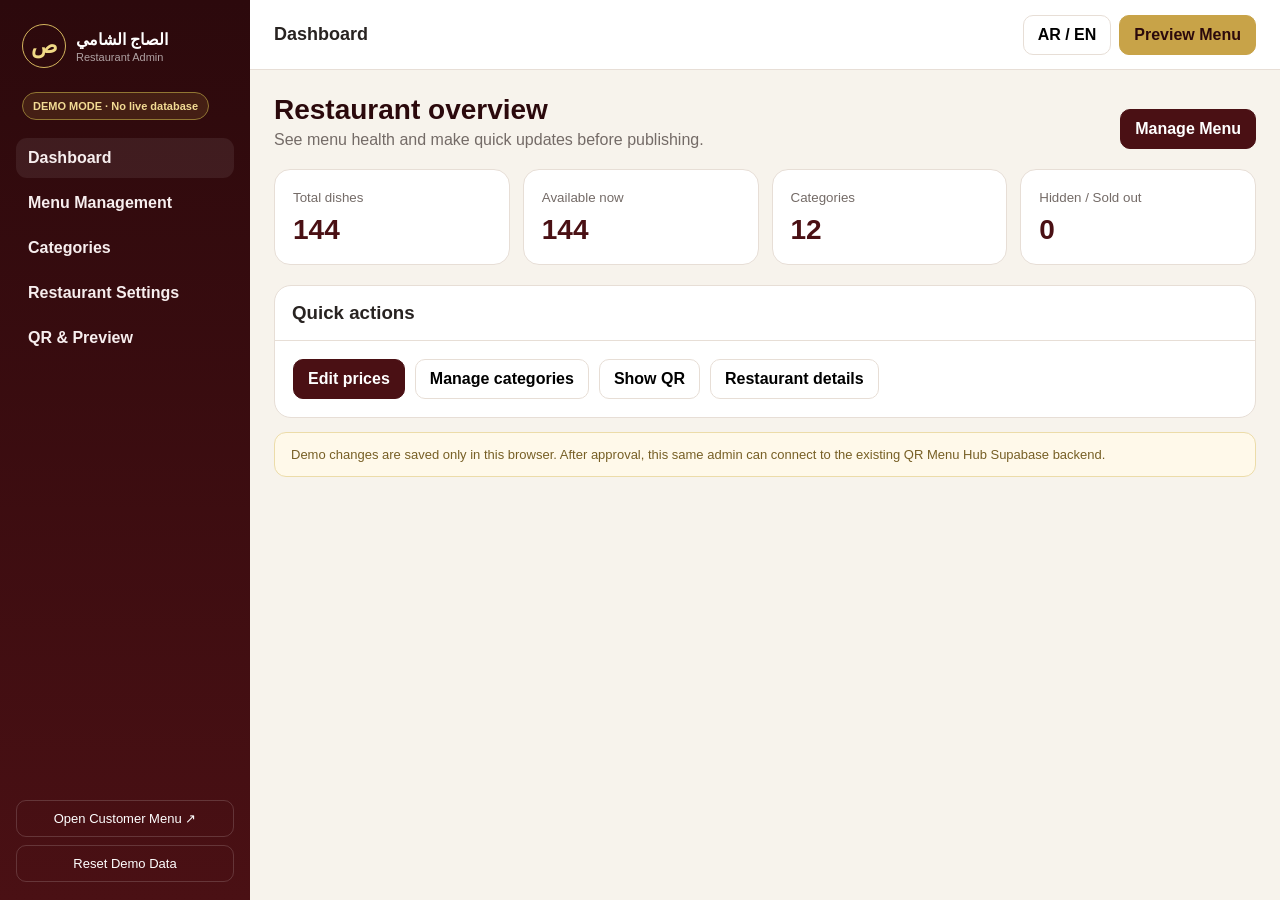
==== admin/index.html @ b4c4437a "fix: add full menu structure and admin demo" ====
<!doctype html>
<html lang="en" dir="ltr">
<head>
<meta charset="utf-8">
<meta name="viewport" content="width=device-width,initial-scale=1,viewport-fit=cover">
<meta name="theme-color" content="#4a1014">
<title>Al Saj Al Shami — Admin Demo</title>
<style>
:root{--wine:#4a1014;--wine2:#2b090c;--gold:#c8a348;--cream:#f7f3ec;--paper:#fff;--ink:#282321;--muted:#746b67;--line:#e7ded6}
*{box-sizing:border-box}body{margin:0;background:var(--cream);color:var(--ink);font-family:Arial,Tahoma,sans-serif}button,input,select{font:inherit}.app{min-height:100vh;display:grid;grid-template-columns:250px 1fr}
.sidebar{background:linear-gradient(180deg,#2c090c,#4a1014);color:#fff;padding:20px 16px;position:sticky;top:0;height:100vh}.brand{display:flex;gap:10px;align-items:center;padding:4px 6px 24px}.logo{width:44px;height:44px;border:1px solid #d4b55d;border-radius:50%;display:grid;place-items:center;color:#f1d986;font-size:22px;font-weight:900}.brandTxt{display:grid;gap:2px}.brandTxt small{opacity:.62;font-size:11px}.demo{display:inline-flex;margin:0 6px 18px;padding:7px 10px;border-radius:999px;background:#c8a34822;border:1px solid #917633;color:#f2db94;font-size:11px;font-weight:900}
.nav{display:grid;gap:5px}.nav button{text-align:left;border:0;background:transparent;color:#f7eeee;border-radius:11px;padding:11px 12px;font-weight:700;cursor:pointer}.nav button.active,.nav button:hover{background:#ffffff13}.sidebarFoot{position:absolute;left:16px;right:16px;bottom:18px;display:grid;gap:8px}.sidebarFoot a{text-decoration:none;text-align:center;padding:10px;border:1px solid #ffffff28;border-radius:10px;font-size:13px;color:#fff}
.main{min-width:0}.topbar{height:70px;background:#fff;border-bottom:1px solid var(--line);display:flex;align-items:center;justify-content:space-between;gap:12px;padding:0 24px;position:sticky;top:0;z-index:5}.topbar h1{font-size:18px;margin:0}.topbarActions{display:flex;gap:8px;align-items:center}.btn{border:1px solid var(--line);background:#fff;border-radius:10px;padding:10px 14px;font-weight:800;cursor:pointer}.btn.primary{background:var(--wine);border-color:var(--wine);color:#fff}.btn.gold{background:var(--gold);border-color:var(--gold);color:#2b090c}
.content{padding:24px;max-width:1320px;margin:auto}.view{display:none}.view.active{display:block}.hero{display:flex;align-items:end;justify-content:space-between;gap:16px;margin-bottom:20px}.hero h2{margin:0 0 5px;font-size:28px;color:var(--wine2)}.hero p{margin:0;color:var(--muted)}
.cards{display:grid;grid-template-columns:repeat(4,minmax(0,1fr));gap:13px;margin-bottom:20px}.stat{background:#fff;border:1px solid var(--line);border-radius:16px;padding:18px}.stat small{color:var(--muted)}.stat b{display:block;font-size:28px;margin-top:8px;color:var(--wine)}
.panel{background:#fff;border:1px solid var(--line);border-radius:17px;overflow:hidden}.panelHead{display:flex;justify-content:space-between;gap:12px;align-items:center;padding:16px 17px;border-bottom:1px solid var(--line)}.panelHead h3{margin:0}.toolbar{display:flex;gap:8px;flex-wrap:wrap}.toolbar input,.toolbar select{border:1px solid var(--line);border-radius:10px;padding:10px 12px;background:#fff;min-width:180px}
.tableWrap{overflow:auto}table{width:100%;border-collapse:collapse;min-width:860px}th,td{padding:12px 14px;border-bottom:1px solid #eee7e1;text-align:left;vertical-align:middle}th{font-size:12px;color:#776b66;background:#fffdf9}td{font-size:14px}.dish{display:flex;align-items:center;gap:10px}.thumb{width:50px;height:50px;border-radius:10px;overflow:hidden;background:#efe4d5;border:1px solid #e7d7bd}.thumb img{width:100%;height:100%;object-fit:cover}.dish b{display:block}.dish small{color:var(--muted)}
.pill{display:inline-flex;padding:6px 9px;border-radius:999px;font-size:11px;font-weight:900}.pill.on{background:#e8f6ef;color:#246b4d}.pill.off{background:#f9eaea;color:#a13a3a}.switch{position:relative;width:44px;height:24px;border-radius:999px;background:#d8d1cc;cursor:pointer;border:0}.switch.on{background:#2f8b64}.switch:after{content:"";position:absolute;width:18px;height:18px;top:3px;left:3px;border-radius:50%;background:#fff}.switch.on:after{left:23px}
.categoryGrid{display:grid;grid-template-columns:repeat(3,minmax(0,1fr));gap:12px}.cat{background:#fff;border:1px solid var(--line);border-radius:15px;padding:15px;display:flex;justify-content:space-between;align-items:center;gap:10px}.cat b{display:block}.cat small{color:var(--muted)}
.formGrid{display:grid;grid-template-columns:repeat(2,minmax(0,1fr));gap:14px;padding:18px}label{display:grid;gap:7px;font-size:13px;font-weight:800}input,select{border:1px solid var(--line);border-radius:10px;padding:11px 12px;background:#fff}.full{grid-column:1/-1}.note{padding:14px 16px;background:#fff9ea;border:1px solid #ecdca9;border-radius:12px;color:#775f25;font-size:13px;margin-top:14px}
.qrBox{display:grid;grid-template-columns:240px 1fr;gap:20px;align-items:center;padding:22px}.qr{width:220px;height:220px;background:repeating-conic-gradient(#2c090c 0 25%,#fff 0 50%) 50%/24px 24px;border:12px solid #fff;box-shadow:0 0 0 1px var(--line);border-radius:12px}.qrInfo h3{margin-top:0}.qrInfo code{display:block;padding:12px;border-radius:10px;background:#f6f2ed;word-break:break-all}.previewCard{border:1px solid var(--line);border-radius:14px;padding:16px;background:#fff}.previewCard iframe{width:100%;height:640px;border:1px solid var(--line);border-radius:12px;background:#fff}
.modal{position:fixed;inset:0;background:#16060988;display:none;align-items:center;justify-content:center;padding:18px;z-index:20}.modal.open{display:flex}.modalBox{width:min(620px,100%);max-height:90vh;overflow:auto;background:#fff;border-radius:18px;box-shadow:0 30px 80px #0005}.modalHead{display:flex;justify-content:space-between;align-items:center;padding:16px 18px;border-bottom:1px solid var(--line)}.modalHead h3{margin:0}.x{border:0;background:#f3eeea;border-radius:9px;width:34px;height:34px;font-size:20px}.modalFoot{display:flex;justify-content:flex-end;gap:8px;padding:16px 18px;border-top:1px solid var(--line)}.toast{position:fixed;right:18px;bottom:18px;background:#173e31;color:#fff;padding:12px 15px;border-radius:11px;opacity:0;transform:translateY(10px);transition:.2s;z-index:30}.toast.show{opacity:1;transform:none}
@media(max-width:980px){.app{grid-template-columns:1fr}.sidebar{position:static;height:auto}.nav{grid-template-columns:repeat(3,1fr)}.sidebarFoot{position:static;margin-top:14px}.cards{grid-template-columns:repeat(2,1fr)}.categoryGrid{grid-template-columns:repeat(2,1fr)}}
@media(max-width:640px){.topbar{padding:0 14px}.content{padding:14px}.cards{grid-template-columns:1fr 1fr}.categoryGrid{grid-template-columns:1fr}.formGrid{grid-template-columns:1fr}.full{grid-column:auto}.qrBox{grid-template-columns:1fr}.qr{margin:auto}.nav{grid-template-columns:repeat(2,1fr)}.hero{align-items:start;flex-direction:column}}
</style>
</head>
<body>
<div class="app">
<aside class="sidebar">
<div class="brand"><div class="logo">ص</div><div class="brandTxt"><b>الصاج الشامي</b><small>Restaurant Admin</small></div></div>
<div class="demo">DEMO MODE · No live database</div>
<div class="nav">
<button class="active" data-view="dashboard">Dashboard</button><button data-view="menu">Menu Management</button><button data-view="categories">Categories</button><button data-view="settings">Restaurant Settings</button><button data-view="qr">QR & Preview</button>
</div>
<div class="sidebarFoot"><a href="/" target="_blank">Open Customer Menu ↗</a><a href="#" id="resetLink">Reset Demo Data</a></div>
</aside>
<section class="main">
<div class="topbar"><h1 id="pageTitle">Dashboard</h1><div class="topbarActions"><button class="btn" id="arToggle">AR / EN</button><button class="btn gold" onclick="window.open('/','_blank')">Preview Menu</button></div></div>
<div class="content">
<div class="view active" id="dashboard"><div class="hero"><div><h2>Restaurant overview</h2><p>See menu health and make quick updates before publishing.</p></div><button class="btn primary" data-jump="menu">Manage Menu</button></div>
<div class="cards"><div class="stat"><small>Total dishes</small><b id="statItems">0</b></div><div class="stat"><small>Available now</small><b id="statAvailable">0</b></div><div class="stat"><small>Categories</small><b id="statCategories">0</b></div><div class="stat"><small>Hidden / Sold out</small><b id="statHidden">0</b></div></div>
<div class="panel"><div class="panelHead"><h3>Quick actions</h3></div><div style="padding:18px;display:flex;gap:10px;flex-wrap:wrap"><button class="btn primary" data-jump="menu">Edit prices</button><button class="btn" data-jump="categories">Manage categories</button><button class="btn" data-jump="qr">Show QR</button><button class="btn" data-jump="settings">Restaurant details</button></div></div>
<div class="note">Demo changes are saved only in this browser. After approval, this same admin can connect to the existing QR Menu Hub Supabase backend.</div></div>
<div class="view" id="menu"><div class="hero"><div><h2>Menu Management</h2><p>Edit dishes, prices, calories and availability.</p></div><button class="btn primary" id="addDishBtn">+ Add dish</button></div>
<div class="panel"><div class="panelHead"><h3>Current dishes</h3><div class="toolbar"><input id="menuSearch" placeholder="Search dishes"><select id="catFilter"><option value="">All categories</option></select></div></div><div class="tableWrap"><table><thead><tr><th>Dish</th><th>Category</th><th>Price</th><th>Calories</th><th>Status</th><th>Action</th></tr></thead><tbody id="menuRows"></tbody></table></div></div></div>
<div class="view" id="categories"><div class="hero"><div><h2>Categories</h2><p>Organize how guests browse your menu.</p></div><button class="btn primary" id="addCatBtn">+ Add category</button></div><div class="categoryGrid" id="categoryGrid"></div></div>
<div class="view" id="settings"><div class="hero"><div><h2>Restaurant Settings</h2><p>Basic identity and customer-facing details.</p></div></div><div class="panel"><div class="formGrid"><label>Restaurant name (English)<input id="nameEn" value="Al Saj Al Shami"></label><label>اسم المطعم بالعربية<input id="nameAr" value="الصاج الشامي" dir="rtl"></label><label>Phone<input id="phone" value="059 237 5999"></label><label>Menu language default<select id="defaultLang"><option>Arabic</option><option>English</option></select></label><label class="full">Tagline<input id="tagline" value="The Original Taste Of Al-Sham"></label><div class="full"><button class="btn primary" id="saveSettings">Save settings</button></div></div></div></div>
<div class="view" id="qr"><div class="hero"><div><h2>QR & Preview</h2><p>The QR stays the same while menu content changes.</p></div></div><div class="panel qrBox"><div class="qr"></div><div class="qrInfo"><h3>Permanent menu QR</h3><p>In the live product this QR opens the permanent menu URL. Updating prices or photos will not require printing a new QR.</p><code id="menuUrl"></code><div style="display:flex;gap:8px;margin-top:12px;flex-wrap:wrap"><button class="btn primary" onclick="window.open('/','_blank')">Open menu</button><button class="btn" id="fakeDownload">Download QR</button></div></div></div><div style="height:14px"></div><div class="previewCard"><iframe src="/" title="Customer menu preview"></iframe></div></div>
</div></section></div>
<div class="modal" id="dishModal"><div class="modalBox"><div class="modalHead"><h3 id="dishModalTitle">Edit dish</h3><button class="x" onclick="closeModal('dishModal')">×</button></div><div class="formGrid"><label>Dish name (English)<input id="dEn"></label><label>اسم الطبق بالعربية<input id="dAr" dir="rtl"></label><label>Category<select id="dCat"></select></label><label>Price (SAR)<input id="dPrice" type="number" step="0.01"></label><label>Calories<input id="dKcal" type="number"></label><label>Availability<select id="dAvail"><option value="true">Available</option><option value="false">Sold out / Hidden</option></select></label></div><div class="modalFoot"><button class="btn" onclick="closeModal('dishModal')">Cancel</button><button class="btn primary" id="saveDish">Save dish</button></div></div></div>
<div class="modal" id="catModal"><div class="modalBox"><div class="modalHead"><h3>Add category</h3><button class="x" onclick="closeModal('catModal')">×</button></div><div class="formGrid"><label>English name<input id="cEn"></label><label>Arabic name<input id="cAr" dir="rtl"></label></div><div class="modalFoot"><button class="btn" onclick="closeModal('catModal')">Cancel</button><button class="btn primary" id="saveCat">Add category</button></div></div></div>
<div class="toast" id="toast">Saved</div>
<script>
const BASE={"categories": [{"id": "falafel", "ar": "فلافل", "en": "Falafel"}, {"id": "safiha", "ar": "صفيحة شامية", "en": "Safiha"}, {"id": "foul", "ar": "الفول والحمص", "en": "Foul & Hummus"}, {"id": "appetizers", "ar": "المقبلات", "en": "Appetizers"}, {"id": "tajun", "ar": "الطواجن", "en": "Tajun"}, {"id": "chicken", "ar": "الفروج الشامي", "en": "Grilled Chicken"}, {"id": "grills", "ar": "المشويات", "en": "Grills"}, {"id": "shawarma", "ar": "شاورما", "en": "Shawarma"}, {"id": "sandwiches", "ar": "الساندوتشات", "en": "Sandwiches"}, {"id": "meals", "ar": "الوجبات", "en": "Meals"}, {"id": "additions", "ar": "الإضافات", "en": "Additions"}, {"id": "drinks", "ar": "المشروبات", "en": "Drinks & Dessert"}], "items": [{"cat": "falafel", "en": "Falafel Shami Bread", "ar": "فلافل خبز شامي", "price": 5, "kcal": 155, "img": "img-010.jpg", "available": true}, {"cat": "falafel", "en": "Falafel Saj Bread", "ar": "فلافل خبز صاج", "price": 7, "kcal": 155, "img": "img-055.jpg", "available": true}, {"cat": "falafel", "en": "Falafel Tannour Bread", "ar": "فلافل خبز تنور", "price": 8, "kcal": 155, "img": "img-057.jpg", "available": true}, {"cat": "safiha", "en": "Cheese Safiha - 1 kg", "ar": "صفيحة جبن - 1 كغ", "price": 125, "kcal": 750, "img": "img-006.jpg", "available": true}, {"cat": "safiha", "en": "Cheese Safiha - 1/2 kg", "ar": "صفيحة جبن - 1/2 كغ", "price": 65, "kcal": 550, "img": "img-007.jpg", "available": true}, {"cat": "safiha", "en": "Spinach Safiha - 1 kg", "ar": "صفيحة سبانخ - 1 كغ", "price": 110, "kcal": 750, "img": "img-009.jpg", "available": true}, {"cat": "safiha", "en": "Spinach Safiha - 1/2 kg", "ar": "صفيحة سبانخ - 1/2 كغ", "price": 55, "kcal": 550, "img": "img-008.jpg", "available": true}, {"cat": "safiha", "en": "Safiha Pomegranate Molasses - 1 kg", "ar": "صفيحة دبس رمان - 1 كغ", "price": 125, "kcal": 750, "img": "img-003.jpg", "available": true}, {"cat": "safiha", "en": "Safiha Pomegranate Molasses - 1/2 kg", "ar": "صفيحة دبس رمان - 1/2 كغ", "price": 65, "kcal": 550, "img": "img-004.jpg", "available": true}, {"cat": "safiha", "en": "Safiha Tomato - 1 kg", "ar": "صفيحة بندورة - 1 كغ", "price": 125, "kcal": 750, "img": "img-002.jpg", "available": true}, {"cat": "safiha", "en": "Safiha Tomato - 1/2 kg", "ar": "صفيحة بندورة - 1/2 كغ", "price": 65, "kcal": 550, "img": "img-005.jpg", "available": true}, {"cat": "foul", "en": "Foul Shami with Olive Oil", "ar": "فول شامي بالزيت", "price": 14, "kcal": 210, "img": "img-012.jpg", "available": true}, {"cat": "foul", "en": "Foul Shami with Tahinia", "ar": "فول شامي بالطحينة", "price": 14, "kcal": 210, "img": "img-014.jpg", "available": true}, {"cat": "foul", "en": "Hummus", "ar": "حمص", "price": 14, "kcal": 205, "img": "img-011.jpg", "available": true}, {"cat": "foul", "en": "Hummus Beiruti", "ar": "حمص بيروتي", "price": 14, "kcal": 210, "img": "img-024.jpg", "available": true}, {"cat": "foul", "en": "Hummus With Olive Oil", "ar": "حمص بالزيت", "price": 14, "kcal": 205, "img": "img-013.jpg", "available": true}, {"cat": "foul", "en": "Hummus Beans with Olive Oil", "ar": "حمص حب بالزيت", "price": 14, "kcal": 205, "img": "img-015.jpg", "available": true}, {"cat": "foul", "en": "Hummus Beans with Tahinia", "ar": "حمص حب بالطحينة", "price": 14, "kcal": 220, "img": "img-018.jpg", "available": true}, {"cat": "foul", "en": "Fattah with Ghee", "ar": "فتة بالسمنة", "price": 22, "kcal": 150, "img": "img-019.jpg", "available": true}, {"cat": "foul", "en": "Fattah With Olive Oil", "ar": "فتة بالزيت", "price": 22, "kcal": 150, "img": "img-016.jpg", "available": true}, {"cat": "appetizers", "en": "Fried Kebbeh", "ar": "كبة مقلية", "price": 5, "kcal": 45, "img": "img-023.jpg", "available": true}, {"cat": "appetizers", "en": "Grape Leaves", "ar": "ورق عنب", "price": 16, "kcal": 230, "img": "img-022.jpg", "available": true}, {"cat": "appetizers", "en": "Hummus", "ar": "حمص", "price": 14, "kcal": 205, "img": "img-017.jpg", "available": true}, {"cat": "appetizers", "en": "Hummus Beiruty", "ar": "حمص بيروتي", "price": 14, "kcal": 210, "img": "img-024.jpg", "available": true}, {"cat": "appetizers", "en": "Mutabbal", "ar": "متبل", "price": 14, "kcal": 320, "img": "img-025.jpg", "available": true}, {"cat": "appetizers", "en": "Beetroot Mutabbal", "ar": "متبل شمندر", "price": 14, "kcal": 220, "img": "img-026.jpg", "available": true}, {"cat": "appetizers", "en": "Baba Ghannouj", "ar": "بابا غنوج", "price": 14, "kcal": 280, "img": "img-027.jpg", "available": true}, {"cat": "appetizers", "en": "Mixed Appetizers", "ar": "مقبلات مشكلة", "price": 26, "kcal": 320, "img": "img-028.jpg", "available": true}, {"cat": "appetizers", "en": "Muhammara", "ar": "محمرة", "price": 11, "kcal": 250, "img": "img-029.jpg", "available": true}, {"cat": "appetizers", "en": "Laban And Cucumber", "ar": "لبن بخيار", "price": 6, "kcal": 50, "img": "img-030.jpg", "available": true}, {"cat": "appetizers", "en": "Mushroom Salad", "ar": "سلطة فطر", "price": 10, "kcal": 253, "img": "img-031.jpg", "available": true}, {"cat": "appetizers", "en": "Cabbage Salad", "ar": "سلطة ملفوف", "price": 8, "kcal": 840, "img": "img-032.jpg", "available": true}, {"cat": "appetizers", "en": "Vegetables Salad", "ar": "سلطة خضار", "price": 16, "kcal": 320, "img": "img-033.jpg", "available": true}, {"cat": "appetizers", "en": "Tabbouleh", "ar": "تبولة", "price": 18, "kcal": 230, "img": "img-034.jpg", "available": true}, {"cat": "appetizers", "en": "Fattoush", "ar": "فتوش", "price": 18, "kcal": 157, "img": "img-035.jpg", "available": true}, {"cat": "tajun", "en": "Chicken Tajun", "ar": "طاجن دجاج", "price": 52, "kcal": 998, "img": "img-037.jpg", "available": true}, {"cat": "tajun", "en": "Chicken and Cheese Tajun", "ar": "طاجن دجاج بالجبن", "price": 57, "kcal": 1025, "img": "img-038.jpg", "available": true}, {"cat": "tajun", "en": "Meat Tajun", "ar": "طاجن لحم", "price": 59, "kcal": 999, "img": "img-036.jpg", "available": true}, {"cat": "tajun", "en": "Meat and Cheese Tajun", "ar": "طاجن لحم بالجبن", "price": 64, "kcal": 1025, "img": "img-039.jpg", "available": true}, {"cat": "chicken", "en": "Grilled Chicken With French Fries (Garlic)", "ar": "", "price": 71, "kcal": 650, "img": "img-050.jpg", "available": true}, {"cat": "chicken", "en": "Half Grilled Chicken With French Fries (Garlic)", "ar": "", "price": 37, "kcal": 320, "img": "img-050.jpg", "available": true}, {"cat": "chicken", "en": "Grilled Chicken With Rice (Tahinia + Chilli + Laban)", "ar": "", "price": 71, "kcal": 780, "img": "img-058.jpg", "available": true}, {"cat": "chicken", "en": "Half Grilled Chicken With Rice (Tahinia + Chilli + Laban)", "ar": "", "price": 37, "kcal": 350, "img": "img-058.jpg", "available": true}, {"cat": "chicken", "en": "Grilled Chicken with Freekeh & Nuts (Tahinia + Chilli + Laban)", "ar": "", "price": 76, "kcal": 850, "img": "img-093.jpg", "available": true}, {"cat": "chicken", "en": "Half Grilled Chicken with Freekeh & Nuts (Tahinia + Chilli + Laban)", "ar": "", "price": 40, "kcal": 650, "img": "img-093.jpg", "available": true}, {"cat": "chicken", "en": "Grilled Chicken (Garlic)", "ar": "", "price": 60, "kcal": 880, "img": "img-050.jpg", "available": true}, {"cat": "chicken", "en": "Half Grilled Chicken (Garlic)", "ar": "", "price": 31, "kcal": 450, "img": "img-050.jpg", "available": true}, {"cat": "grills", "en": "Meat Kebab", "ar": "", "price": 49, "kcal": 880, "img": "img-041.png", "available": true}, {"cat": "grills", "en": "Meat Kebab with Freekeh", "ar": "", "price": 54, "kcal": 1100, "img": "img-041.png", "available": true}, {"cat": "grills", "en": "Meat Joints", "ar": "", "price": 65, "kcal": 950, "img": "img-042.jpg", "available": true}, {"cat": "grills", "en": "Meat Joints with Freekeh", "ar": "", "price": 71, "kcal": 1200, "img": "img-042.jpg", "available": true}, {"cat": "grills", "en": "Mixed Grill", "ar": "", "price": 58, "kcal": 950, "img": "img-059.png", "available": true}, {"cat": "grills", "en": "Mixed Grill with Freekeh", "ar": "", "price": 63, "kcal": 1200, "img": "img-059.png", "available": true}, {"cat": "grills", "en": "Meat Grill", "ar": "", "price": 63, "kcal": 880, "img": "img-043.jpg", "available": true}, {"cat": "grills", "en": "Meat Grill with Freekeh", "ar": "", "price": 68, "kcal": 1100, "img": "img-043.jpg", "available": true}, {"cat": "grills", "en": "Chicken Tavuk", "ar": "", "price": 52, "kcal": 2950, "img": "img-044.jpg", "available": true}, {"cat": "grills", "en": "Chicken Tavuk with Freekeh", "ar": "", "price": 57, "kcal": 3100, "img": "img-044.jpg", "available": true}, {"cat": "grills", "en": "Reyash", "ar": "", "price": 79, "kcal": 1250, "img": "img-048.jpg", "available": true}, {"cat": "grills", "en": "Arayes Meat", "ar": "", "price": 49, "kcal": 880, "img": "img-049.jpg", "available": true}, {"cat": "grills", "en": "Chicken on Charcoal with Fries", "ar": "", "price": 66, "kcal": 1025, "img": "img-050.jpg", "available": true}, {"cat": "grills", "en": "Half Chicken on Charcoal with Fries", "ar": "", "price": 34, "kcal": 565, "img": "img-050.jpg", "available": true}, {"cat": "grills", "en": "Chicken on Charcoal with Rice", "ar": "", "price": 66, "kcal": 1025, "img": "img-058.jpg", "available": true}, {"cat": "grills", "en": "Half Chicken on Charcoal with Rice", "ar": "", "price": 34, "kcal": 565, "img": "img-058.jpg", "available": true}, {"cat": "grills", "en": "Chicken on Charcoal with Freekeh", "ar": "", "price": 71, "kcal": 1025, "img": "img-093.jpg", "available": true}, {"cat": "grills", "en": "Half Chicken on Charcoal with Freekeh", "ar": "", "price": 37, "kcal": 565, "img": "img-093.jpg", "available": true}, {"cat": "shawarma", "en": "Shawarma Small", "ar": "شاورما صغير", "price": 10, "kcal": 650, "img": "img-055.jpg", "available": true}, {"cat": "shawarma", "en": "Shawarma Small with Cheese", "ar": "شاورما صغير مع جبن", "price": 11, "kcal": 750, "img": "img-054.jpg", "available": true}, {"cat": "shawarma", "en": "Shawarma Jumbo", "ar": "شاورما جامبو", "price": 15, "kcal": 731, "img": "img-056.jpg", "available": true}, {"cat": "shawarma", "en": "Shawarma Jumbo with Cheese", "ar": "شاورما جامبو مع جبن", "price": 16, "kcal": 850, "img": "img-053.jpg", "available": true}, {"cat": "shawarma", "en": "Saroukh Shawarma", "ar": "شاورما صاروخ", "price": 13, "kcal": 654, "img": "img-065.jpg", "available": true}, {"cat": "shawarma", "en": "Saroukh Shawarma with Cheese", "ar": "شاورما صاروخ مع جبن", "price": 14, "kcal": 754, "img": "img-054.jpg", "available": true}, {"cat": "shawarma", "en": "Arabic Small Shawarma", "ar": "شاورما عربي صغير", "price": 25, "kcal": 650, "img": "img-055.jpg", "available": true}, {"cat": "shawarma", "en": "Arabic Small Shawarma with Cheese", "ar": "شاورما عربي صغير مع جبن", "price": 26, "kcal": 750, "img": "img-054.jpg", "available": true}, {"cat": "shawarma", "en": "Arabic Large Shawarma", "ar": "شاورما عربي كبير", "price": 33, "kcal": 731, "img": "img-056.jpg", "available": true}, {"cat": "shawarma", "en": "Arabic Large Shawarma with Cheese", "ar": "شاورما عربي كبير مع جبن", "price": 35, "kcal": 850, "img": "img-053.jpg", "available": true}, {"cat": "shawarma", "en": "Shawarma Small Plate", "ar": "صحن شاورما صغير", "price": 41, "kcal": 670, "img": "img-052.jpg", "available": true}, {"cat": "shawarma", "en": "Shawarma Medium Plate", "ar": "صحن شاورما وسط", "price": 55, "kcal": 780, "img": "img-052.jpg", "available": true}, {"cat": "shawarma", "en": "Shawarma Large Plate", "ar": "صحن شاورما كبير", "price": 74, "kcal": 860, "img": "img-052.jpg", "available": true}, {"cat": "shawarma", "en": "Meat Shawarma (250g)", "ar": "شاورما لحم 250 غرام", "price": 45, "kcal": 670, "img": "img-042.jpg", "available": true}, {"cat": "shawarma", "en": "Mixed Shawarma", "ar": "شاورما مشكل دجاج ولحم", "price": 45, "kcal": 860, "img": "img-052.jpg", "available": true}, {"cat": "shawarma", "en": "Add Slices Fries", "ar": "إضافة بطاطس شرائح", "price": 3, "kcal": 320, "img": "img-103.jpg", "available": true}, {"cat": "shawarma", "en": "Add Cheese", "ar": "إضافة جبنة", "price": 1, "kcal": 65, "img": "img-006.jpg", "available": true}, {"cat": "shawarma", "en": "Mixed Shawarma Plate - Small", "ar": "صحن مشكل شاورما صغير", "price": 45, "kcal": null, "img": "img-052.jpg", "available": true}, {"cat": "shawarma", "en": "Mixed Shawarma Plate - Medium", "ar": "صحن مشكل شاورما وسط", "price": 67, "kcal": null, "img": "img-052.jpg", "available": true}, {"cat": "shawarma", "en": "Mixed Shawarma Plate - Large", "ar": "صحن مشكل شاورما كبير", "price": 86, "kcal": null, "img": "img-052.jpg", "available": true}, {"cat": "sandwiches", "en": "Meat Burger", "ar": "", "price": 19, "kcal": 480, "img": "img-060.jpg", "available": true}, {"cat": "sandwiches", "en": "Chicken Burger", "ar": "", "price": 19, "kcal": 652, "img": "img-066.jpg", "available": true}, {"cat": "sandwiches", "en": "Fahita", "ar": "", "price": 21, "kcal": 256, "img": "img-064.jpg", "available": true}, {"cat": "sandwiches", "en": "Philadelphia", "ar": "", "price": 23, "kcal": 670, "img": "img-075.jpg", "available": true}, {"cat": "sandwiches", "en": "Shrimp", "ar": "", "price": 18, "kcal": 520, "img": "img-076.jpg", "available": true}, {"cat": "sandwiches", "en": "Chicken Strips", "ar": "", "price": 19, "kcal": 554, "img": "img-085.jpg", "available": true}, {"cat": "sandwiches", "en": "Mexican", "ar": "", "price": 19, "kcal": 554, "img": "img-070.jpg", "available": true}, {"cat": "sandwiches", "en": "Zinger", "ar": "", "price": 19, "kcal": 542, "img": "img-078.jpg", "available": true}, {"cat": "sandwiches", "en": "Grilles Tawuk", "ar": "", "price": 19, "kcal": 551, "img": "img-067.jpg", "available": true}, {"cat": "sandwiches", "en": "Escalope", "ar": "", "price": 21, "kcal": 552, "img": "img-080.jpg", "available": true}, {"cat": "sandwiches", "en": "Liver", "ar": "", "price": 19, "kcal": 750, "img": "img-069.jpg", "available": true}, {"cat": "sandwiches", "en": "Hot Dog", "ar": "", "price": 19, "kcal": 654, "img": "img-071.jpg", "available": true}, {"cat": "sandwiches", "en": "Sojok", "ar": "", "price": 20, "kcal": 520, "img": "img-062.jpg", "available": true}, {"cat": "sandwiches", "en": "Nakanik", "ar": "", "price": 20, "kcal": 455, "img": "img-062.jpg", "available": true}, {"cat": "sandwiches", "en": "Fries Sandwich", "ar": "", "price": 13, "kcal": 754, "img": "img-103.jpg", "available": true}, {"cat": "meals", "en": "Chicken Burger Meal", "ar": "", "price": 29, "kcal": 220, "img": "img-066.jpg", "available": true}, {"cat": "meals", "en": "Meat Burger Meal", "ar": "", "price": 29, "kcal": 310, "img": "img-060.jpg", "available": true}, {"cat": "meals", "en": "Fahita Meal", "ar": "", "price": 29, "kcal": 326, "img": "img-089.jpg", "available": true}, {"cat": "meals", "en": "Philadelphia Meal", "ar": "", "price": 36, "kcal": 330, "img": "img-075.jpg", "available": true}, {"cat": "meals", "en": "Shrimp Meal", "ar": "", "price": 41, "kcal": 320, "img": "img-076.jpg", "available": true}, {"cat": "meals", "en": "Chicken Strips Meal", "ar": "", "price": 36, "kcal": 345, "img": "img-085.jpg", "available": true}, {"cat": "meals", "en": "Mexican Meal", "ar": "", "price": 34, "kcal": 346, "img": "img-087.jpg", "available": true}, {"cat": "meals", "en": "Zinger Meal", "ar": "", "price": 33, "kcal": 330, "img": "img-078.jpg", "available": true}, {"cat": "meals", "en": "Grilles Tawuk Meal", "ar": "", "price": 35, "kcal": 321, "img": "img-067.jpg", "available": true}, {"cat": "meals", "en": "Escalope Meal", "ar": "", "price": 35, "kcal": 321, "img": "img-080.jpg", "available": true}, {"cat": "meals", "en": "Liver Meal", "ar": "", "price": 35, "kcal": 223, "img": "img-069.jpg", "available": true}, {"cat": "meals", "en": "Hot Dog Meal", "ar": "", "price": 31, "kcal": 325, "img": "img-071.jpg", "available": true}, {"cat": "meals", "en": "Sojok Meal", "ar": "", "price": 35, "kcal": 205, "img": "img-062.jpg", "available": true}, {"cat": "meals", "en": "Nakanik Meal", "ar": "", "price": 35, "kcal": 205, "img": "img-062.jpg", "available": true}, {"cat": "additions", "en": "Small Can Garlic Sauce", "ar": "ثوم علبة صغيرة", "price": 1, "kcal": 35, "img": "img-098.jpg", "available": true}, {"cat": "additions", "en": "Large Can Garlic Sauce", "ar": "ثوم كبير", "price": 5, "kcal": 38, "img": "img-097.jpg", "available": true}, {"cat": "additions", "en": "Pickles", "ar": "مخلل", "price": 5, "kcal": 70, "img": "img-096.jpg", "available": true}, {"cat": "additions", "en": "Laban & Cucumber", "ar": "لبن بالخيار علبة صغيرة", "price": 1, "kcal": 50, "img": "img-102.jpg", "available": true}, {"cat": "additions", "en": "Chilli Sauce", "ar": "شطة علبة صغيرة", "price": 1, "kcal": 25, "img": "img-101.jpg", "available": true}, {"cat": "additions", "en": "Tahinia", "ar": "طحينة علبة صغيرة", "price": 1, "kcal": 65, "img": "img-100.jpg", "available": true}, {"cat": "additions", "en": "Freekeh Small", "ar": "فريكة صغير", "price": 14, "kcal": 450, "img": "img-093.jpg", "available": true}, {"cat": "additions", "en": "Freekeh Large", "ar": "فريكة كبير", "price": 20, "kcal": 450, "img": "img-093.jpg", "available": true}, {"cat": "additions", "en": "Rice Small", "ar": "أرز صغير", "price": 6, "kcal": 150, "img": "img-091.jpg", "available": true}, {"cat": "additions", "en": "Rice Large", "ar": "أرز كبير", "price": 8, "kcal": 150, "img": "img-091.jpg", "available": true}, {"cat": "additions", "en": "Add Nuts", "ar": "إضافة مكسرات", "price": 2, "kcal": 100, "img": "img-092.jpg", "available": true}, {"cat": "additions", "en": "Large French Fries Slices", "ar": "بطاطس مقلية شرائح - صحن كبير", "price": 12, "kcal": 350, "img": "img-096.jpg", "available": true}, {"cat": "additions", "en": "Large French Fries Sticks", "ar": "بطاطس مقلية أصابع - صحن كبير", "price": 12, "kcal": 320, "img": "img-103.jpg", "available": true}, {"cat": "additions", "en": "Lentiles Soup", "ar": "شوربة عدس", "price": 14, "kcal": 250, "img": "img-094.jpg", "available": true}, {"cat": "drinks", "en": "Small Water", "ar": "ماء صغير", "price": 1, "kcal": 1, "img": "img-107.jpg", "available": true}, {"cat": "drinks", "en": "Soft Drinks", "ar": "مشروبات غازية", "price": 5, "kcal": 140, "img": "img-106.jpg", "available": true}, {"cat": "drinks", "en": "Laban", "ar": "لبن", "price": 5, "kcal": 20, "img": "img-105.jpg", "available": true}, {"cat": "drinks", "en": "Mhallabiyye", "ar": "مهلبية", "price": 7, "kcal": 120, "img": "img-108.jpg", "available": true}, {"cat": "drinks", "en": "Tea", "ar": "شاي", "price": 2, "kcal": 80, "img": "img-112.jpg", "available": true}, {"cat": "drinks", "en": "Green Tea", "ar": "شاي أخضر", "price": 3, "kcal": 5, "img": "img-111.jpg", "available": true}, {"cat": "drinks", "en": "American Coffee", "ar": "قهوة أمريكية", "price": 8, "kcal": 60, "img": "img-120.jpg", "available": true}, {"cat": "drinks", "en": "Turkish Coffee", "ar": "قهوة تركي", "price": 10, "kcal": 45, "img": "img-109.jpg", "available": true}, {"cat": "drinks", "en": "Espresso", "ar": "اسبريسو", "price": 7, "kcal": 5, "img": "img-119.jpg", "available": true}, {"cat": "drinks", "en": "Cappuccino", "ar": "كابتشينو", "price": 8, "kcal": 300, "img": "img-110.jpg", "available": true}, {"cat": "drinks", "en": "Carrot", "ar": "جزر", "price": 14, "kcal": 165, "img": "img-118.jpg", "available": true}, {"cat": "drinks", "en": "Orange", "ar": "برتقال", "price": 14, "kcal": 37, "img": "img-117.jpg", "available": true}, {"cat": "drinks", "en": "Orange and Carrot", "ar": "جزر + برتقال", "price": 14, "kcal": 220, "img": "img-113.jpg", "available": true}, {"cat": "drinks", "en": "Cocktail", "ar": "كوكتيل", "price": 14, "kcal": 163, "img": "img-114.jpg", "available": true}, {"cat": "drinks", "en": "Pomegranate", "ar": "رمان", "price": 14, "kcal": 200, "img": "img-115.jpg", "available": true}, {"cat": "drinks", "en": "Minted Lemonade", "ar": "ليمون نعناع", "price": 14, "kcal": 160, "img": "img-116.jpg", "available": true}]};
let state=JSON.parse(localStorage.getItem('alsaj-demo-state')||'null')||structuredClone(BASE);state.items.forEach(i=>{if(typeof i.available==='undefined')i.available=true});
let editIndex=null;const $=s=>document.querySelector(s),$$=s=>[...document.querySelectorAll(s)];
function persist(msg='Saved'){localStorage.setItem('alsaj-demo-state',JSON.stringify(state));toast(msg);renderAll()}
function toast(msg){const t=$('#toast');t.textContent=msg;t.classList.add('show');setTimeout(()=>t.classList.remove('show'),1800)}
function showView(id){$$('.view').forEach(v=>v.classList.toggle('active',v.id===id));$$('.nav button').forEach(b=>b.classList.toggle('active',b.dataset.view===id));$('#pageTitle').textContent={dashboard:'Dashboard',menu:'Menu Management',categories:'Categories',settings:'Restaurant Settings',qr:'QR & Preview'}[id]||id}
$$('.nav button').forEach(b=>b.onclick=()=>showView(b.dataset.view));$$('[data-jump]').forEach(b=>b.onclick=()=>showView(b.dataset.jump));
function renderStats(){$('#statItems').textContent=state.items.length;$('#statAvailable').textContent=state.items.filter(i=>i.available!==false).length;$('#statHidden').textContent=state.items.filter(i=>i.available===false).length;$('#statCategories').textContent=state.categories.length}
function catName(id){return state.categories.find(c=>c.id===id)?.en||id}
function renderFilters(){const opts=state.categories.map(c=>`<option value="${c.id}">${c.en}</option>`).join('');$('#catFilter').innerHTML='<option value="">All categories</option>'+opts;$('#dCat').innerHTML=opts}
function renderMenu(){const q=$('#menuSearch').value.toLowerCase(),cf=$('#catFilter').value;const list=state.items.map((x,i)=>[x,i]).filter(([x])=>(!cf||x.cat===cf)&&(!q||x.en.toLowerCase().includes(q)||(x.ar||'').includes(q)));$('#menuRows').innerHTML=list.map(([i,idx])=>`<tr><td><div class="dish"><div class="thumb">${i.img?`<img src="/assets/${i.img}">`:''}</div><div><b>${i.en}</b><small>${i.ar||''}</small></div></div></td><td>${catName(i.cat)}</td><td><b>${i.price} SAR</b></td><td>${i.kcal||'—'}</td><td><button class="switch ${i.available!==false?'on':''}" onclick="toggleAvail(${idx})"></button> <span class="pill ${i.available!==false?'on':'off'}">${i.available!==false?'Available':'Hidden'}</span></td><td><button class="btn" onclick="openDish(${idx})">Edit</button></td></tr>`).join('')}
window.toggleAvail=idx=>{state.items[idx].available=!state.items[idx].available;persist(state.items[idx].available?'Item available':'Item hidden')};
function renderCats(){$('#categoryGrid').innerHTML=state.categories.map(c=>`<div class="cat"><div><b>${c.en}</b><small>${c.ar}</small></div><span class="pill on">${state.items.filter(i=>i.cat===c.id).length} dishes</span></div>`).join('')}
function renderAll(){renderStats();renderFilters();renderMenu();renderCats()}
$('#menuSearch').oninput=renderMenu;$('#catFilter').onchange=renderMenu;
window.openDish=idx=>{editIndex=idx;const i=state.items[idx];$('#dishModalTitle').textContent='Edit dish';$('#dEn').value=i.en;$('#dAr').value=i.ar||'';$('#dCat').value=i.cat;$('#dPrice').value=i.price;$('#dKcal').value=i.kcal||'';$('#dAvail').value=i.available!==false?'true':'false';$('#dishModal').classList.add('open')};
$('#addDishBtn').onclick=()=>{editIndex=null;$('#dishModalTitle').textContent='Add dish';$('#dEn').value='';$('#dAr').value='';$('#dCat').value=state.categories[0]?.id||'';$('#dPrice').value='';$('#dKcal').value='';$('#dAvail').value='true';$('#dishModal').classList.add('open')};
window.closeModal=id=>$('#'+id).classList.remove('open');
$('#saveDish').onclick=()=>{const obj={en:$('#dEn').value.trim(),ar:$('#dAr').value.trim(),cat:$('#dCat').value,price:Number($('#dPrice').value||0),kcal:Number($('#dKcal').value||0)||null,available:$('#dAvail').value==='true',img:editIndex!==null?state.items[editIndex].img:''};if(!obj.en)return toast('English name is required');if(editIndex===null)state.items.push(obj);else state.items[editIndex]={...state.items[editIndex],...obj};closeModal('dishModal');persist('Dish saved')}
$('#addCatBtn').onclick=()=>{$('#cEn').value='';$('#cAr').value='';$('#catModal').classList.add('open')};
$('#saveCat').onclick=()=>{const en=$('#cEn').value.trim(),ar=$('#cAr').value.trim();if(!en)return toast('Category name is required');let id=en.toLowerCase().replace(/[^a-z0-9]+/g,'-').replace(/^-|-$/g,'');if(state.categories.some(c=>c.id===id))id+='-'+Date.now().toString().slice(-4);state.categories.push({id,en,ar});closeModal('catModal');persist('Category added')};
$('#saveSettings').onclick=()=>persist('Restaurant settings saved');$('#fakeDownload').onclick=()=>toast('Demo only — live QR download comes after approval');
$('#resetLink').onclick=e=>{e.preventDefault();if(confirm('Reset all demo changes?')){localStorage.removeItem('alsaj-demo-state');state=structuredClone(BASE);state.items.forEach(i=>i.available=true);renderAll();toast('Demo reset')}};
$('#arToggle').onclick=()=>toast('Full bilingual admin can be enabled in the live version');$('#menuUrl').textContent=location.origin+'/';renderAll();
</script></body></html>
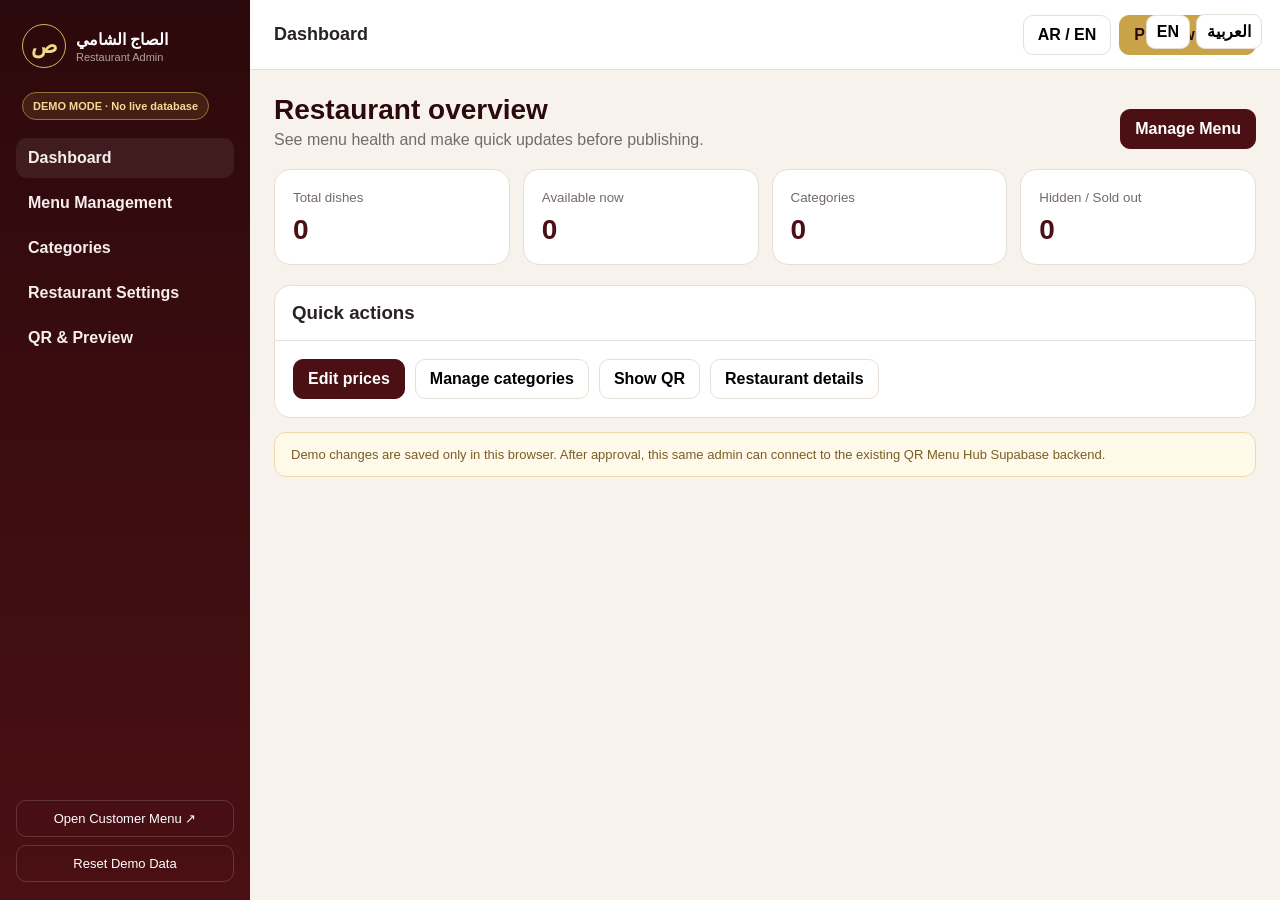
==== commit fb5f77db: "feat: finalize premium Al Saj Al Shami demo" ====
--- a/admin/index.html
+++ b/admin/index.html
@@ -16,15 +16,25 @@
 .panel{background:#fff;border:1px solid var(--line);border-radius:17px;overflow:hidden}.panelHead{display:flex;justify-content:space-between;gap:12px;align-items:center;padding:16px 17px;border-bottom:1px solid var(--line)}.panelHead h3{margin:0}.toolbar{display:flex;gap:8px;flex-wrap:wrap}.toolbar input,.toolbar select{border:1px solid var(--line);border-radius:10px;padding:10px 12px;background:#fff;min-width:180px}
 .tableWrap{overflow:auto}table{width:100%;border-collapse:collapse;min-width:860px}th,td{padding:12px 14px;border-bottom:1px solid #eee7e1;text-align:left;vertical-align:middle}th{font-size:12px;color:#776b66;background:#fffdf9}td{font-size:14px}.dish{display:flex;align-items:center;gap:10px}.thumb{width:50px;height:50px;border-radius:10px;overflow:hidden;background:#efe4d5;border:1px solid #e7d7bd}.thumb img{width:100%;height:100%;object-fit:cover}.dish b{display:block}.dish small{color:var(--muted)}
 .pill{display:inline-flex;padding:6px 9px;border-radius:999px;font-size:11px;font-weight:900}.pill.on{background:#e8f6ef;color:#246b4d}.pill.off{background:#f9eaea;color:#a13a3a}.switch{position:relative;width:44px;height:24px;border-radius:999px;background:#d8d1cc;cursor:pointer;border:0}.switch.on{background:#2f8b64}.switch:after{content:"";position:absolute;width:18px;height:18px;top:3px;left:3px;border-radius:50%;background:#fff}.switch.on:after{left:23px}
-.categoryGrid{display:grid;grid-template-columns:repeat(3,minmax(0,1fr));gap:12px}.cat{background:#fff;border:1px solid var(--line);border-radius:15px;padding:15px;display:flex;justify-content:space-between;align-items:center;gap:10px}.cat b{display:block}.cat small{color:var(--muted)}
+.categoryGrid{display:grid;grid-template-columns:repeat(3,minmax(0,1fr));gap:12px}.cat{background:#fff;border:1px solid var(--line);border-radius:15px;padding:15px;display:flex;justify-content:space-between;align-items:center;gap:10px;cursor:pointer;transition:.18s transform,.18s box-shadow}.cat:hover{transform:translateY(-2px);box-shadow:0 12px 28px rgba(48,27,20,.08)}.cat b{display:block}.cat small{color:var(--muted)}
 .formGrid{display:grid;grid-template-columns:repeat(2,minmax(0,1fr));gap:14px;padding:18px}label{display:grid;gap:7px;font-size:13px;font-weight:800}input,select{border:1px solid var(--line);border-radius:10px;padding:11px 12px;background:#fff}.full{grid-column:1/-1}.note{padding:14px 16px;background:#fff9ea;border:1px solid #ecdca9;border-radius:12px;color:#775f25;font-size:13px;margin-top:14px}
 .qrBox{display:grid;grid-template-columns:240px 1fr;gap:20px;align-items:center;padding:22px}.qr{width:220px;height:220px;background:repeating-conic-gradient(#2c090c 0 25%,#fff 0 50%) 50%/24px 24px;border:12px solid #fff;box-shadow:0 0 0 1px var(--line);border-radius:12px}.qrInfo h3{margin-top:0}.qrInfo code{display:block;padding:12px;border-radius:10px;background:#f6f2ed;word-break:break-all}.previewCard{border:1px solid var(--line);border-radius:14px;padding:16px;background:#fff}.previewCard iframe{width:100%;height:640px;border:1px solid var(--line);border-radius:12px;background:#fff}
 .modal{position:fixed;inset:0;background:#16060988;display:none;align-items:center;justify-content:center;padding:18px;z-index:20}.modal.open{display:flex}.modalBox{width:min(620px,100%);max-height:90vh;overflow:auto;background:#fff;border-radius:18px;box-shadow:0 30px 80px #0005}.modalHead{display:flex;justify-content:space-between;align-items:center;padding:16px 18px;border-bottom:1px solid var(--line)}.modalHead h3{margin:0}.x{border:0;background:#f3eeea;border-radius:9px;width:34px;height:34px;font-size:20px}.modalFoot{display:flex;justify-content:flex-end;gap:8px;padding:16px 18px;border-top:1px solid var(--line)}.toast{position:fixed;right:18px;bottom:18px;background:#173e31;color:#fff;padding:12px 15px;border-radius:11px;opacity:0;transform:translateY(10px);transition:.2s;z-index:30}.toast.show{opacity:1;transform:none}
 @media(max-width:980px){.app{grid-template-columns:1fr}.sidebar{position:static;height:auto}.nav{grid-template-columns:repeat(3,1fr)}.sidebarFoot{position:static;margin-top:14px}.cards{grid-template-columns:repeat(2,1fr)}.categoryGrid{grid-template-columns:repeat(2,1fr)}}
 @media(max-width:640px){.topbar{padding:0 14px}.content{padding:14px}.cards{grid-template-columns:1fr 1fr}.categoryGrid{grid-template-columns:1fr}.formGrid{grid-template-columns:1fr}.full{grid-column:auto}.qrBox{grid-template-columns:1fr}.qr{margin:auto}.nav{grid-template-columns:repeat(2,1fr)}.hero{align-items:start;flex-direction:column}}
+
+.adminLangSwitch{display:flex;gap:6px;align-items:center}
+.adminLangSwitch button{border:1px solid var(--line);background:#fff;border-radius:9px;padding:7px 10px;font-weight:900}
+.adminLangSwitch button.active{background:var(--wine);color:#fff;border-color:var(--wine)}
+body.admin-ar{direction:rtl}
+body.admin-ar .sidebar{right:0;left:auto}
+
 </style>
 </head>
 <body>
+<div id="adminLangSwitch" class="adminLangSwitch" style="position:fixed;top:14px;right:18px;z-index:100">
+  <button id="adminEnBtn">EN</button><button id="adminArBtn">العربية</button>
+</div>
 <div class="app">
 <aside class="sidebar">
 <div class="brand"><div class="logo">ص</div><div class="brandTxt"><b>الصاج الشامي</b><small>Restaurant Admin</small></div></div>
@@ -41,19 +51,76 @@
 <div class="cards"><div class="stat"><small>Total dishes</small><b id="statItems">0</b></div><div class="stat"><small>Available now</small><b id="statAvailable">0</b></div><div class="stat"><small>Categories</small><b id="statCategories">0</b></div><div class="stat"><small>Hidden / Sold out</small><b id="statHidden">0</b></div></div>
 <div class="panel"><div class="panelHead"><h3>Quick actions</h3></div><div style="padding:18px;display:flex;gap:10px;flex-wrap:wrap"><button class="btn primary" data-jump="menu">Edit prices</button><button class="btn" data-jump="categories">Manage categories</button><button class="btn" data-jump="qr">Show QR</button><button class="btn" data-jump="settings">Restaurant details</button></div></div>
 <div class="note">Demo changes are saved only in this browser. After approval, this same admin can connect to the existing QR Menu Hub Supabase backend.</div></div>
-<div class="view" id="menu"><div class="hero"><div><h2>Menu Management</h2><p>Edit dishes, prices, calories and availability.</p></div><button class="btn primary" id="addDishBtn">+ Add dish</button></div>
+<div class="view" id="menu"><div class="hero"><div><h2 id="menuHeading">Menu Management</h2><p id="menuSubheading">Edit dishes, prices, calories and availability.</p></div><button class="btn primary" id="addDishBtn">+ Add dish</button></div>
 <div class="panel"><div class="panelHead"><h3>Current dishes</h3><div class="toolbar"><input id="menuSearch" placeholder="Search dishes"><select id="catFilter"><option value="">All categories</option></select></div></div><div class="tableWrap"><table><thead><tr><th>Dish</th><th>Category</th><th>Price</th><th>Calories</th><th>Status</th><th>Action</th></tr></thead><tbody id="menuRows"></tbody></table></div></div></div>
-<div class="view" id="categories"><div class="hero"><div><h2>Categories</h2><p>Organize how guests browse your menu.</p></div><button class="btn primary" id="addCatBtn">+ Add category</button></div><div class="categoryGrid" id="categoryGrid"></div></div>
-<div class="view" id="settings"><div class="hero"><div><h2>Restaurant Settings</h2><p>Basic identity and customer-facing details.</p></div></div><div class="panel"><div class="formGrid"><label>Restaurant name (English)<input id="nameEn" value="Al Saj Al Shami"></label><label>اسم المطعم بالعربية<input id="nameAr" value="الصاج الشامي" dir="rtl"></label><label>Phone<input id="phone" value="059 237 5999"></label><label>Menu language default<select id="defaultLang"><option>Arabic</option><option>English</option></select></label><label class="full">Tagline<input id="tagline" value="The Original Taste Of Al-Sham"></label><div class="full"><button class="btn primary" id="saveSettings">Save settings</button></div></div></div></div>
-<div class="view" id="qr"><div class="hero"><div><h2>QR & Preview</h2><p>The QR stays the same while menu content changes.</p></div></div><div class="panel qrBox"><div class="qr"></div><div class="qrInfo"><h3>Permanent menu QR</h3><p>In the live product this QR opens the permanent menu URL. Updating prices or photos will not require printing a new QR.</p><code id="menuUrl"></code><div style="display:flex;gap:8px;margin-top:12px;flex-wrap:wrap"><button class="btn primary" onclick="window.open('/','_blank')">Open menu</button><button class="btn" id="fakeDownload">Download QR</button></div></div></div><div style="height:14px"></div><div class="previewCard"><iframe src="/" title="Customer menu preview"></iframe></div></div>
+<div class="view" id="categories"><div class="hero"><div><h2>Categories</h2><p>Choose a category to manage only its dishes — much faster for large menus.</p></div><button class="btn primary" id="addCatBtn">+ Add category</button></div><div class="categoryGrid" id="categoryGrid"></div><div class="note">Tip: Click any category card to open its dishes. You can then add, edit, delete, change prices or mark items unavailable without scrolling through the full menu.</div></div>
+<div class="view" id="settings"><div class="hero"><div><h2>Restaurant Settings</h2><p>Basic identity and customer-facing details.</p></div></div><div class="panel"><div class="formGrid"><label>Restaurant name (English)<input id="nameEn" value="Al Saj Al Shami"></label><label>اسم المطعم بالعربية<input id="nameAr" value="الصاج الشامي" dir="rtl"></label><label>Phone<input id="phone" value="059 237 5999"></label><label>Menu language default<select id="defaultLang"><option>Arabic</option><option>English</option></select></label><label class="full">Tagline<input id="tagline" value="The Original Taste Of Al-Sham"></label>
+<label class="full">Restaurant logo
+  <div style="display:flex;align-items:center;gap:12px;flex-wrap:wrap">
+    <div id="logoPreview" style="width:74px;height:74px;border-radius:16px;border:1px solid var(--line);display:grid;place-items:center;background:#faf6f0;overflow:hidden;font-weight:900;color:#8a6b32">AL</div>
+    <div style="display:grid;gap:7px">
+      <input id="logoUpload" type="file" accept="image/png,image/jpeg,image/webp,image/svg+xml">
+      <small style="color:var(--muted)">Demo preview only. Live version will save the logo to storage.</small>
+    </div>
+  </div>
+</label>
+<div class="full"><button class="btn primary" id="saveSettings">Save settings</button></div></div></div></div>
+<div class="view" id="qr"><div class="hero"><div><h2>QR & Preview</h2><p>The QR stays the same while menu content changes. Demo settings and menu edits update instantly in this browser.</p></div></div><div class="panel qrBox"><div class="qr"></div><div class="qrInfo"><h3>Permanent menu QR</h3><p>In the live product this QR opens the permanent menu URL. Updating prices or photos will not require printing a new QR.</p><code id="menuUrl"></code><div style="display:flex;gap:8px;margin-top:12px;flex-wrap:wrap"><button class="btn primary" onclick="window.open('/','_blank')">Open menu</button><button class="btn" id="fakeDownload">Download QR</button></div></div></div><div style="height:14px"></div><div class="previewCard"><iframe src="/" title="Customer menu preview"></iframe></div></div>
 </div></section></div>
 <div class="modal" id="dishModal"><div class="modalBox"><div class="modalHead"><h3 id="dishModalTitle">Edit dish</h3><button class="x" onclick="closeModal('dishModal')">×</button></div><div class="formGrid"><label>Dish name (English)<input id="dEn"></label><label>اسم الطبق بالعربية<input id="dAr" dir="rtl"></label><label>Category<select id="dCat"></select></label><label>Price (SAR)<input id="dPrice" type="number" step="0.01"></label><label>Calories<input id="dKcal" type="number"></label><label>Availability<select id="dAvail"><option value="true">Available</option><option value="false">Sold out / Hidden</option></select></label></div><div class="modalFoot"><button class="btn" onclick="closeModal('dishModal')">Cancel</button><button class="btn primary" id="saveDish">Save dish</button></div></div></div>
 <div class="modal" id="catModal"><div class="modalBox"><div class="modalHead"><h3>Add category</h3><button class="x" onclick="closeModal('catModal')">×</button></div><div class="formGrid"><label>English name<input id="cEn"></label><label>Arabic name<input id="cAr" dir="rtl"></label></div><div class="modalFoot"><button class="btn" onclick="closeModal('catModal')">Cancel</button><button class="btn primary" id="saveCat">Add category</button></div></div></div>
 <div class="toast" id="toast">Saved</div>
 <script>
-const BASE={"categories": [{"id": "falafel", "ar": "فلافل", "en": "Falafel"}, {"id": "safiha", "ar": "صفيحة شامية", "en": "Safiha"}, {"id": "foul", "ar": "الفول والحمص", "en": "Foul & Hummus"}, {"id": "appetizers", "ar": "المقبلات", "en": "Appetizers"}, {"id": "tajun", "ar": "الطواجن", "en": "Tajun"}, {"id": "chicken", "ar": "الفروج الشامي", "en": "Grilled Chicken"}, {"id": "grills", "ar": "المشويات", "en": "Grills"}, {"id": "shawarma", "ar": "شاورما", "en": "Shawarma"}, {"id": "sandwiches", "ar": "الساندوتشات", "en": "Sandwiches"}, {"id": "meals", "ar": "الوجبات", "en": "Meals"}, {"id": "additions", "ar": "الإضافات", "en": "Additions"}, {"id": "drinks", "ar": "المشروبات", "en": "Drinks & Dessert"}], "items": [{"cat": "falafel", "en": "Falafel Shami Bread", "ar": "فلافل خبز شامي", "price": 5, "kcal": 155, "img": "img-010.jpg", "available": true}, {"cat": "falafel", "en": "Falafel Saj Bread", "ar": "فلافل خبز صاج", "price": 7, "kcal": 155, "img": "img-055.jpg", "available": true}, {"cat": "falafel", "en": "Falafel Tannour Bread", "ar": "فلافل خبز تنور", "price": 8, "kcal": 155, "img": "img-057.jpg", "available": true}, {"cat": "safiha", "en": "Cheese Safiha - 1 kg", "ar": "صفيحة جبن - 1 كغ", "price": 125, "kcal": 750, "img": "img-006.jpg", "available": true}, {"cat": "safiha", "en": "Cheese Safiha - 1/2 kg", "ar": "صفيحة جبن - 1/2 كغ", "price": 65, "kcal": 550, "img": "img-007.jpg", "available": true}, {"cat": "safiha", "en": "Spinach Safiha - 1 kg", "ar": "صفيحة سبانخ - 1 كغ", "price": 110, "kcal": 750, "img": "img-009.jpg", "available": true}, {"cat": "safiha", "en": "Spinach Safiha - 1/2 kg", "ar": "صفيحة سبانخ - 1/2 كغ", "price": 55, "kcal": 550, "img": "img-008.jpg", "available": true}, {"cat": "safiha", "en": "Safiha Pomegranate Molasses - 1 kg", "ar": "صفيحة دبس رمان - 1 كغ", "price": 125, "kcal": 750, "img": "img-003.jpg", "available": true}, {"cat": "safiha", "en": "Safiha Pomegranate Molasses - 1/2 kg", "ar": "صفيحة دبس رمان - 1/2 كغ", "price": 65, "kcal": 550, "img": "img-004.jpg", "available": true}, {"cat": "safiha", "en": "Safiha Tomato - 1 kg", "ar": "صفيحة بندورة - 1 كغ", "price": 125, "kcal": 750, "img": "img-002.jpg", "available": true}, {"cat": "safiha", "en": "Safiha Tomato - 1/2 kg", "ar": "صفيحة بندورة - 1/2 كغ", "price": 65, "kcal": 550, "img": "img-005.jpg", "available": true}, {"cat": "foul", "en": "Foul Shami with Olive Oil", "ar": "فول شامي بالزيت", "price": 14, "kcal": 210, "img": "img-012.jpg", "available": true}, {"cat": "foul", "en": "Foul Shami with Tahinia", "ar": "فول شامي بالطحينة", "price": 14, "kcal": 210, "img": "img-014.jpg", "available": true}, {"cat": "foul", "en": "Hummus", "ar": "حمص", "price": 14, "kcal": 205, "img": "img-011.jpg", "available": true}, {"cat": "foul", "en": "Hummus Beiruti", "ar": "حمص بيروتي", "price": 14, "kcal": 210, "img": "img-024.jpg", "available": true}, {"cat": "foul", "en": "Hummus With Olive Oil", "ar": "حمص بالزيت", "price": 14, "kcal": 205, "img": "img-013.jpg", "available": true}, {"cat": "foul", "en": "Hummus Beans with Olive Oil", "ar": "حمص حب بالزيت", "price": 14, "kcal": 205, "img": "img-015.jpg", "available": true}, {"cat": "foul", "en": "Hummus Beans with Tahinia", "ar": "حمص حب بالطحينة", "price": 14, "kcal": 220, "img": "img-018.jpg", "available": true}, {"cat": "foul", "en": "Fattah with Ghee", "ar": "فتة بالسمنة", "price": 22, "kcal": 150, "img": "img-019.jpg", "available": true}, {"cat": "foul", "en": "Fattah With Olive Oil", "ar": "فتة بالزيت", "price": 22, "kcal": 150, "img": "img-016.jpg", "available": true}, {"cat": "appetizers", "en": "Fried Kebbeh", "ar": "كبة مقلية", "price": 5, "kcal": 45, "img": "img-023.jpg", "available": true}, {"cat": "appetizers", "en": "Grape Leaves", "ar": "ورق عنب", "price": 16, "kcal": 230, "img": "img-022.jpg", "available": true}, {"cat": "appetizers", "en": "Hummus", "ar": "حمص", "price": 14, "kcal": 205, "img": "img-017.jpg", "available": true}, {"cat": "appetizers", "en": "Hummus Beiruty", "ar": "حمص بيروتي", "price": 14, "kcal": 210, "img": "img-024.jpg", "available": true}, {"cat": "appetizers", "en": "Mutabbal", "ar": "متبل", "price": 14, "kcal": 320, "img": "img-025.jpg", "available": true}, {"cat": "appetizers", "en": "Beetroot Mutabbal", "ar": "متبل شمندر", "price": 14, "kcal": 220, "img": "img-026.jpg", "available": true}, {"cat": "appetizers", "en": "Baba Ghannouj", "ar": "بابا غنوج", "price": 14, "kcal": 280, "img": "img-027.jpg", "available": true}, {"cat": "appetizers", "en": "Mixed Appetizers", "ar": "مقبلات مشكلة", "price": 26, "kcal": 320, "img": "img-028.jpg", "available": true}, {"cat": "appetizers", "en": "Muhammara", "ar": "محمرة", "price": 11, "kcal": 250, "img": "img-029.jpg", "available": true}, {"cat": "appetizers", "en": "Laban And Cucumber", "ar": "لبن بخيار", "price": 6, "kcal": 50, "img": "img-030.jpg", "available": true}, {"cat": "appetizers", "en": "Mushroom Salad", "ar": "سلطة فطر", "price": 10, "kcal": 253, "img": "img-031.jpg", "available": true}, {"cat": "appetizers", "en": "Cabbage Salad", "ar": "سلطة ملفوف", "price": 8, "kcal": 840, "img": "img-032.jpg", "available": true}, {"cat": "appetizers", "en": "Vegetables Salad", "ar": "سلطة خضار", "price": 16, "kcal": 320, "img": "img-033.jpg", "available": true}, {"cat": "appetizers", "en": "Tabbouleh", "ar": "تبولة", "price": 18, "kcal": 230, "img": "img-034.jpg", "available": true}, {"cat": "appetizers", "en": "Fattoush", "ar": "فتوش", "price": 18, "kcal": 157, "img": "img-035.jpg", "available": true}, {"cat": "tajun", "en": "Chicken Tajun", "ar": "طاجن دجاج", "price": 52, "kcal": 998, "img": "img-037.jpg", "available": true}, {"cat": "tajun", "en": "Chicken and Cheese Tajun", "ar": "طاجن دجاج بالجبن", "price": 57, "kcal": 1025, "img": "img-038.jpg", "available": true}, {"cat": "tajun", "en": "Meat Tajun", "ar": "طاجن لحم", "price": 59, "kcal": 999, "img": "img-036.jpg", "available": true}, {"cat": "tajun", "en": "Meat and Cheese Tajun", "ar": "طاجن لحم بالجبن", "price": 64, "kcal": 1025, "img": "img-039.jpg", "available": true}, {"cat": "chicken", "en": "Grilled Chicken With French Fries (Garlic)", "ar": "", "price": 71, "kcal": 650, "img": "img-050.jpg", "available": true}, {"cat": "chicken", "en": "Half Grilled Chicken With French Fries (Garlic)", "ar": "", "price": 37, "kcal": 320, "img": "img-050.jpg", "available": true}, {"cat": "chicken", "en": "Grilled Chicken With Rice (Tahinia + Chilli + Laban)", "ar": "", "price": 71, "kcal": 780, "img": "img-058.jpg", "available": true}, {"cat": "chicken", "en": "Half Grilled Chicken With Rice (Tahinia + Chilli + Laban)", "ar": "", "price": 37, "kcal": 350, "img": "img-058.jpg", "available": true}, {"cat": "chicken", "en": "Grilled Chicken with Freekeh & Nuts (Tahinia + Chilli + Laban)", "ar": "", "price": 76, "kcal": 850, "img": "img-093.jpg", "available": true}, {"cat": "chicken", "en": "Half Grilled Chicken with Freekeh & Nuts (Tahinia + Chilli + Laban)", "ar": "", "price": 40, "kcal": 650, "img": "img-093.jpg", "available": true}, {"cat": "chicken", "en": "Grilled Chicken (Garlic)", "ar": "", "price": 60, "kcal": 880, "img": "img-050.jpg", "available": true}, {"cat": "chicken", "en": "Half Grilled Chicken (Garlic)", "ar": "", "price": 31, "kcal": 450, "img": "img-050.jpg", "available": true}, {"cat": "grills", "en": "Meat Kebab", "ar": "", "price": 49, "kcal": 880, "img": "img-041.png", "available": true}, {"cat": "grills", "en": "Meat Kebab with Freekeh", "ar": "", "price": 54, "kcal": 1100, "img": "img-041.png", "available": true}, {"cat": "grills", "en": "Meat Joints", "ar": "", "price": 65, "kcal": 950, "img": "img-042.jpg", "available": true}, {"cat": "grills", "en": "Meat Joints with Freekeh", "ar": "", "price": 71, "kcal": 1200, "img": "img-042.jpg", "available": true}, {"cat": "grills", "en": "Mixed Grill", "ar": "", "price": 58, "kcal": 950, "img": "img-059.png", "available": true}, {"cat": "grills", "en": "Mixed Grill with Freekeh", "ar": "", "price": 63, "kcal": 1200, "img": "img-059.png", "available": true}, {"cat": "grills", "en": "Meat Grill", "ar": "", "price": 63, "kcal": 880, "img": "img-043.jpg", "available": true}, {"cat": "grills", "en": "Meat Grill with Freekeh", "ar": "", "price": 68, "kcal": 1100, "img": "img-043.jpg", "available": true}, {"cat": "grills", "en": "Chicken Tavuk", "ar": "", "price": 52, "kcal": 2950, "img": "img-044.jpg", "available": true}, {"cat": "grills", "en": "Chicken Tavuk with Freekeh", "ar": "", "price": 57, "kcal": 3100, "img": "img-044.jpg", "available": true}, {"cat": "grills", "en": "Reyash", "ar": "", "price": 79, "kcal": 1250, "img": "img-048.jpg", "available": true}, {"cat": "grills", "en": "Arayes Meat", "ar": "", "price": 49, "kcal": 880, "img": "img-049.jpg", "available": true}, {"cat": "grills", "en": "Chicken on Charcoal with Fries", "ar": "", "price": 66, "kcal": 1025, "img": "img-050.jpg", "available": true}, {"cat": "grills", "en": "Half Chicken on Charcoal with Fries", "ar": "", "price": 34, "kcal": 565, "img": "img-050.jpg", "available": true}, {"cat": "grills", "en": "Chicken on Charcoal with Rice", "ar": "", "price": 66, "kcal": 1025, "img": "img-058.jpg", "available": true}, {"cat": "grills", "en": "Half Chicken on Charcoal with Rice", "ar": "", "price": 34, "kcal": 565, "img": "img-058.jpg", "available": true}, {"cat": "grills", "en": "Chicken on Charcoal with Freekeh", "ar": "", "price": 71, "kcal": 1025, "img": "img-093.jpg", "available": true}, {"cat": "grills", "en": "Half Chicken on Charcoal with Freekeh", "ar": "", "price": 37, "kcal": 565, "img": "img-093.jpg", "available": true}, {"cat": "shawarma", "en": "Shawarma Small", "ar": "شاورما صغير", "price": 10, "kcal": 650, "img": "img-055.jpg", "available": true}, {"cat": "shawarma", "en": "Shawarma Small with Cheese", "ar": "شاورما صغير مع جبن", "price": 11, "kcal": 750, "img": "img-054.jpg", "available": true}, {"cat": "shawarma", "en": "Shawarma Jumbo", "ar": "شاورما جامبو", "price": 15, "kcal": 731, "img": "img-056.jpg", "available": true}, {"cat": "shawarma", "en": "Shawarma Jumbo with Cheese", "ar": "شاورما جامبو مع جبن", "price": 16, "kcal": 850, "img": "img-053.jpg", "available": true}, {"cat": "shawarma", "en": "Saroukh Shawarma", "ar": "شاورما صاروخ", "price": 13, "kcal": 654, "img": "img-065.jpg", "available": true}, {"cat": "shawarma", "en": "Saroukh Shawarma with Cheese", "ar": "شاورما صاروخ مع جبن", "price": 14, "kcal": 754, "img": "img-054.jpg", "available": true}, {"cat": "shawarma", "en": "Arabic Small Shawarma", "ar": "شاورما عربي صغير", "price": 25, "kcal": 650, "img": "img-055.jpg", "available": true}, {"cat": "shawarma", "en": "Arabic Small Shawarma with Cheese", "ar": "شاورما عربي صغير مع جبن", "price": 26, "kcal": 750, "img": "img-054.jpg", "available": true}, {"cat": "shawarma", "en": "Arabic Large Shawarma", "ar": "شاورما عربي كبير", "price": 33, "kcal": 731, "img": "img-056.jpg", "available": true}, {"cat": "shawarma", "en": "Arabic Large Shawarma with Cheese", "ar": "شاورما عربي كبير مع جبن", "price": 35, "kcal": 850, "img": "img-053.jpg", "available": true}, {"cat": "shawarma", "en": "Shawarma Small Plate", "ar": "صحن شاورما صغير", "price": 41, "kcal": 670, "img": "img-052.jpg", "available": true}, {"cat": "shawarma", "en": "Shawarma Medium Plate", "ar": "صحن شاورما وسط", "price": 55, "kcal": 780, "img": "img-052.jpg", "available": true}, {"cat": "shawarma", "en": "Shawarma Large Plate", "ar": "صحن شاورما كبير", "price": 74, "kcal": 860, "img": "img-052.jpg", "available": true}, {"cat": "shawarma", "en": "Meat Shawarma (250g)", "ar": "شاورما لحم 250 غرام", "price": 45, "kcal": 670, "img": "img-042.jpg", "available": true}, {"cat": "shawarma", "en": "Mixed Shawarma", "ar": "شاورما مشكل دجاج ولحم", "price": 45, "kcal": 860, "img": "img-052.jpg", "available": true}, {"cat": "shawarma", "en": "Add Slices Fries", "ar": "إضافة بطاطس شرائح", "price": 3, "kcal": 320, "img": "img-103.jpg", "available": true}, {"cat": "shawarma", "en": "Add Cheese", "ar": "إضافة جبنة", "price": 1, "kcal": 65, "img": "img-006.jpg", "available": true}, {"cat": "shawarma", "en": "Mixed Shawarma Plate - Small", "ar": "صحن مشكل شاورما صغير", "price": 45, "kcal": null, "img": "img-052.jpg", "available": true}, {"cat": "shawarma", "en": "Mixed Shawarma Plate - Medium", "ar": "صحن مشكل شاورما وسط", "price": 67, "kcal": null, "img": "img-052.jpg", "available": true}, {"cat": "shawarma", "en": "Mixed Shawarma Plate - Large", "ar": "صحن مشكل شاورما كبير", "price": 86, "kcal": null, "img": "img-052.jpg", "available": true}, {"cat": "sandwiches", "en": "Meat Burger", "ar": "", "price": 19, "kcal": 480, "img": "img-060.jpg", "available": true}, {"cat": "sandwiches", "en": "Chicken Burger", "ar": "", "price": 19, "kcal": 652, "img": "img-066.jpg", "available": true}, {"cat": "sandwiches", "en": "Fahita", "ar": "", "price": 21, "kcal": 256, "img": "img-064.jpg", "available": true}, {"cat": "sandwiches", "en": "Philadelphia", "ar": "", "price": 23, "kcal": 670, "img": "img-075.jpg", "available": true}, {"cat": "sandwiches", "en": "Shrimp", "ar": "", "price": 18, "kcal": 520, "img": "img-076.jpg", "available": true}, {"cat": "sandwiches", "en": "Chicken Strips", "ar": "", "price": 19, "kcal": 554, "img": "img-085.jpg", "available": true}, {"cat": "sandwiches", "en": "Mexican", "ar": "", "price": 19, "kcal": 554, "img": "img-070.jpg", "available": true}, {"cat": "sandwiches", "en": "Zinger", "ar": "", "price": 19, "kcal": 542, "img": "img-078.jpg", "available": true}, {"cat": "sandwiches", "en": "Grilles Tawuk", "ar": "", "price": 19, "kcal": 551, "img": "img-067.jpg", "available": true}, {"cat": "sandwiches", "en": "Escalope", "ar": "", "price": 21, "kcal": 552, "img": "img-080.jpg", "available": true}, {"cat": "sandwiches", "en": "Liver", "ar": "", "price": 19, "kcal": 750, "img": "img-069.jpg", "available": true}, {"cat": "sandwiches", "en": "Hot Dog", "ar": "", "price": 19, "kcal": 654, "img": "img-071.jpg", "available": true}, {"cat": "sandwiches", "en": "Sojok", "ar": "", "price": 20, "kcal": 520, "img": "img-062.jpg", "available": true}, {"cat": "sandwiches", "en": "Nakanik", "ar": "", "price": 20, "kcal": 455, "img": "img-062.jpg", "available": true}, {"cat": "sandwiches", "en": "Fries Sandwich", "ar": "", "price": 13, "kcal": 754, "img": "img-103.jpg", "available": true}, {"cat": "meals", "en": "Chicken Burger Meal", "ar": "", "price": 29, "kcal": 220, "img": "img-066.jpg", "available": true}, {"cat": "meals", "en": "Meat Burger Meal", "ar": "", "price": 29, "kcal": 310, "img": "img-060.jpg", "available": true}, {"cat": "meals", "en": "Fahita Meal", "ar": "", "price": 29, "kcal": 326, "img": "img-089.jpg", "available": true}, {"cat": "meals", "en": "Philadelphia Meal", "ar": "", "price": 36, "kcal": 330, "img": "img-075.jpg", "available": true}, {"cat": "meals", "en": "Shrimp Meal", "ar": "", "price": 41, "kcal": 320, "img": "img-076.jpg", "available": true}, {"cat": "meals", "en": "Chicken Strips Meal", "ar": "", "price": 36, "kcal": 345, "img": "img-085.jpg", "available": true}, {"cat": "meals", "en": "Mexican Meal", "ar": "", "price": 34, "kcal": 346, "img": "img-087.jpg", "available": true}, {"cat": "meals", "en": "Zinger Meal", "ar": "", "price": 33, "kcal": 330, "img": "img-078.jpg", "available": true}, {"cat": "meals", "en": "Grilles Tawuk Meal", "ar": "", "price": 35, "kcal": 321, "img": "img-067.jpg", "available": true}, {"cat": "meals", "en": "Escalope Meal", "ar": "", "price": 35, "kcal": 321, "img": "img-080.jpg", "available": true}, {"cat": "meals", "en": "Liver Meal", "ar": "", "price": 35, "kcal": 223, "img": "img-069.jpg", "available": true}, {"cat": "meals", "en": "Hot Dog Meal", "ar": "", "price": 31, "kcal": 325, "img": "img-071.jpg", "available": true}, {"cat": "meals", "en": "Sojok Meal", "ar": "", "price": 35, "kcal": 205, "img": "img-062.jpg", "available": true}, {"cat": "meals", "en": "Nakanik Meal", "ar": "", "price": 35, "kcal": 205, "img": "img-062.jpg", "available": true}, {"cat": "additions", "en": "Small Can Garlic Sauce", "ar": "ثوم علبة صغيرة", "price": 1, "kcal": 35, "img": "img-098.jpg", "available": true}, {"cat": "additions", "en": "Large Can Garlic Sauce", "ar": "ثوم كبير", "price": 5, "kcal": 38, "img": "img-097.jpg", "available": true}, {"cat": "additions", "en": "Pickles", "ar": "مخلل", "price": 5, "kcal": 70, "img": "img-096.jpg", "available": true}, {"cat": "additions", "en": "Laban & Cucumber", "ar": "لبن بالخيار علبة صغيرة", "price": 1, "kcal": 50, "img": "img-102.jpg", "available": true}, {"cat": "additions", "en": "Chilli Sauce", "ar": "شطة علبة صغيرة", "price": 1, "kcal": 25, "img": "img-101.jpg", "available": true}, {"cat": "additions", "en": "Tahinia", "ar": "طحينة علبة صغيرة", "price": 1, "kcal": 65, "img": "img-100.jpg", "available": true}, {"cat": "additions", "en": "Freekeh Small", "ar": "فريكة صغير", "price": 14, "kcal": 450, "img": "img-093.jpg", "available": true}, {"cat": "additions", "en": "Freekeh Large", "ar": "فريكة كبير", "price": 20, "kcal": 450, "img": "img-093.jpg", "available": true}, {"cat": "additions", "en": "Rice Small", "ar": "أرز صغير", "price": 6, "kcal": 150, "img": "img-091.jpg", "available": true}, {"cat": "additions", "en": "Rice Large", "ar": "أرز كبير", "price": 8, "kcal": 150, "img": "img-091.jpg", "available": true}, {"cat": "additions", "en": "Add Nuts", "ar": "إضافة مكسرات", "price": 2, "kcal": 100, "img": "img-092.jpg", "available": true}, {"cat": "additions", "en": "Large French Fries Slices", "ar": "بطاطس مقلية شرائح - صحن كبير", "price": 12, "kcal": 350, "img": "img-096.jpg", "available": true}, {"cat": "additions", "en": "Large French Fries Sticks", "ar": "بطاطس مقلية أصابع - صحن كبير", "price": 12, "kcal": 320, "img": "img-103.jpg", "available": true}, {"cat": "additions", "en": "Lentiles Soup", "ar": "شوربة عدس", "price": 14, "kcal": 250, "img": "img-094.jpg", "available": true}, {"cat": "drinks", "en": "Small Water", "ar": "ماء صغير", "price": 1, "kcal": 1, "img": "img-107.jpg", "available": true}, {"cat": "drinks", "en": "Soft Drinks", "ar": "مشروبات غازية", "price": 5, "kcal": 140, "img": "img-106.jpg", "available": true}, {"cat": "drinks", "en": "Laban", "ar": "لبن", "price": 5, "kcal": 20, "img": "img-105.jpg", "available": true}, {"cat": "drinks", "en": "Mhallabiyye", "ar": "مهلبية", "price": 7, "kcal": 120, "img": "img-108.jpg", "available": true}, {"cat": "drinks", "en": "Tea", "ar": "شاي", "price": 2, "kcal": 80, "img": "img-112.jpg", "available": true}, {"cat": "drinks", "en": "Green Tea", "ar": "شاي أخضر", "price": 3, "kcal": 5, "img": "img-111.jpg", "available": true}, {"cat": "drinks", "en": "American Coffee", "ar": "قهوة أمريكية", "price": 8, "kcal": 60, "img": "img-120.jpg", "available": true}, {"cat": "drinks", "en": "Turkish Coffee", "ar": "قهوة تركي", "price": 10, "kcal": 45, "img": "img-109.jpg", "available": true}, {"cat": "drinks", "en": "Espresso", "ar": "اسبريسو", "price": 7, "kcal": 5, "img": "img-119.jpg", "available": true}, {"cat": "drinks", "en": "Cappuccino", "ar": "كابتشينو", "price": 8, "kcal": 300, "img": "img-110.jpg", "available": true}, {"cat": "drinks", "en": "Carrot", "ar": "جزر", "price": 14, "kcal": 165, "img": "img-118.jpg", "available": true}, {"cat": "drinks", "en": "Orange", "ar": "برتقال", "price": 14, "kcal": 37, "img": "img-117.jpg", "available": true}, {"cat": "drinks", "en": "Orange and Carrot", "ar": "جزر + برتقال", "price": 14, "kcal": 220, "img": "img-113.jpg", "available": true}, {"cat": "drinks", "en": "Cocktail", "ar": "كوكتيل", "price": 14, "kcal": 163, "img": "img-114.jpg", "available": true}, {"cat": "drinks", "en": "Pomegranate", "ar": "رمان", "price": 14, "kcal": 200, "img": "img-115.jpg", "available": true}, {"cat": "drinks", "en": "Minted Lemonade", "ar": "ليمون نعناع", "price": 14, "kcal": 160, "img": "img-116.jpg", "available": true}]};
-let state=JSON.parse(localStorage.getItem('alsaj-demo-state')||'null')||structuredClone(BASE);state.items.forEach(i=>{if(typeof i.available==='undefined')i.available=true});
-let editIndex=null;const $=s=>document.querySelector(s),$$=s=>[...document.querySelectorAll(s)];
+const BASE={"categories": [{"id": "falafel", "ar": "فلافل", "en": "Falafel"}, {"id": "safiha", "ar": "صفيحة شامية", "en": "Safiha"}, {"id": "foul", "ar": "الفول والحمص", "en": "Foul & Hummus"}, {"id": "appetizers", "ar": "المقبلات", "en": "Appetizers"}, {"id": "tajun", "ar": "الطواجن", "en": "Tajun"}, {"id": "chicken", "ar": "الفروج الشامي", "en": "Grilled Chicken"}, {"id": "grills", "ar": "المشويات", "en": "Grills"}, {"id": "shawarma", "ar": "شاورما", "en": "Shawarma"}, {"id": "sandwiches", "ar": "الساندوتشات", "en": "Sandwiches"}, {"id": "meals", "ar": "الوجبات", "en": "Meals"}, {"id": "additions", "ar": "الإضافات", "en": "Additions"}, {"id": "drinks", "ar": "المشروبات", "en": "Drinks & Dessert"}], "items": [{"cat": "falafel", "en": "Falafel Shami Bread", "ar": "فلافل خبز شامي", "price": 5, "kcal": 155, "img": "img-010.jpg"}, {"cat": "falafel", "en": "Falafel Saj Bread", "ar": "فلافل خبز صاج", "price": 7, "kcal": 155, "img": "img-055.jpg"}, {"cat": "falafel", "en": "Falafel Tannour Bread", "ar": "فلافل خبز تنور", "price": 8, "kcal": 155, "img": "img-057.jpg"}, {"cat": "safiha", "en": "Cheese Safiha - 1 kg", "ar": "صفيحة جبن - 1 كغ", "price": 125, "kcal": 750, "img": "img-006.jpg"}, {"cat": "safiha", "en": "Cheese Safiha - 1/2 kg", "ar": "صفيحة جبن - 1/2 كغ", "price": 65, "kcal": 550, "img": "img-007.jpg"}, {"cat": "safiha", "en": "Spinach Safiha - 1 kg", "ar": "صفيحة سبانخ - 1 كغ", "price": 110, "kcal": 750, "img": "img-009.jpg"}, {"cat": "safiha", "en": "Spinach Safiha - 1/2 kg", "ar": "صفيحة سبانخ - 1/2 كغ", "price": 55, "kcal": 550, "img": "img-008.jpg"}, {"cat": "safiha", "en": "Safiha Pomegranate Molasses - 1 kg", "ar": "صفيحة دبس رمان - 1 كغ", "price": 125, "kcal": 750, "img": "img-003.jpg"}, {"cat": "safiha", "en": "Safiha Pomegranate Molasses - 1/2 kg", "ar": "صفيحة دبس رمان - 1/2 كغ", "price": 65, "kcal": 550, "img": "img-004.jpg"}, {"cat": "safiha", "en": "Safiha Tomato - 1 kg", "ar": "صفيحة بندورة - 1 كغ", "price": 125, "kcal": 750, "img": "img-002.jpg"}, {"cat": "safiha", "en": "Safiha Tomato - 1/2 kg", "ar": "صفيحة بندورة - 1/2 كغ", "price": 65, "kcal": 550, "img": "img-005.jpg"}, {"cat": "foul", "en": "Foul Shami with Olive Oil", "ar": "فول شامي بالزيت", "price": 14, "kcal": 210, "img": "img-012.jpg"}, {"cat": "foul", "en": "Foul Shami with Tahinia", "ar": "فول شامي بالطحينة", "price": 14, "kcal": 210, "img": "img-014.jpg"}, {"cat": "foul", "en": "Hummus", "ar": "حمص", "price": 14, "kcal": 205, "img": "img-011.jpg"}, {"cat": "foul", "en": "Hummus Beiruti", "ar": "حمص بيروتي", "price": 14, "kcal": 210, "img": "img-024.jpg"}, {"cat": "foul", "en": "Hummus With Olive Oil", "ar": "حمص بالزيت", "price": 14, "kcal": 205, "img": "img-013.jpg"}, {"cat": "foul", "en": "Hummus Beans with Olive Oil", "ar": "حمص حب بالزيت", "price": 14, "kcal": 205, "img": "img-015.jpg"}, {"cat": "foul", "en": "Hummus Beans with Tahinia", "ar": "حمص حب بالطحينة", "price": 14, "kcal": 220, "img": "img-018.jpg"}, {"cat": "foul", "en": "Fattah with Ghee", "ar": "فتة بالسمنة", "price": 22, "kcal": 150, "img": "img-019.jpg"}, {"cat": "foul", "en": "Fattah With Olive Oil", "ar": "فتة بالزيت", "price": 22, "kcal": 150, "img": "img-016.jpg"}, {"cat": "appetizers", "en": "Fried Kebbeh", "ar": "كبة مقلية", "price": 5, "kcal": 45, "img": "img-023.jpg"}, {"cat": "appetizers", "en": "Grape Leaves", "ar": "ورق عنب", "price": 16, "kcal": 230, "img": "img-022.jpg"}, {"cat": "appetizers", "en": "Hummus", "ar": "حمص", "price": 14, "kcal": 205, "img": "img-017.jpg"}, {"cat": "appetizers", "en": "Hummus Beiruty", "ar": "حمص بيروتي", "price": 14, "kcal": 210, "img": "img-024.jpg"}, {"cat": "appetizers", "en": "Mutabbal", "ar": "متبل", "price": 14, "kcal": 320, "img": "img-025.jpg"}, {"cat": "appetizers", "en": "Beetroot Mutabbal", "ar": "متبل شمندر", "price": 14, "kcal": 220, "img": "img-026.jpg"}, {"cat": "appetizers", "en": "Baba Ghannouj", "ar": "بابا غنوج", "price": 14, "kcal": 280, "img": "img-027.jpg"}, {"cat": "appetizers", "en": "Mixed Appetizers", "ar": "مقبلات مشكلة", "price": 26, "kcal": 320, "img": "img-028.jpg"}, {"cat": "appetizers", "en": "Muhammara", "ar": "محمرة", "price": 11, "kcal": 250, "img": "img-029.jpg"}, {"cat": "appetizers", "en": "Laban And Cucumber", "ar": "لبن بخيار", "price": 6, "kcal": 50, "img": "img-030.jpg"}, {"cat": "appetizers", "en": "Mushroom Salad", "ar": "سلطة فطر", "price": 10, "kcal": 253, "img": "img-031.jpg"}, {"cat": "appetizers", "en": "Cabbage Salad", "ar": "سلطة ملفوف", "price": 8, "kcal": 840, "img": "img-032.jpg"}, {"cat": "appetizers", "en": "Vegetables Salad", "ar": "سلطة خضار", "price": 16, "kcal": 320, "img": "img-033.jpg"}, {"cat": "appetizers", "en": "Tabbouleh", "ar": "تبولة", "price": 18, "kcal": 230, "img": "img-034.jpg"}, {"cat": "appetizers", "en": "Fattoush", "ar": "فتوش", "price": 18, "kcal": 157, "img": "img-035.jpg"}, {"cat": "tajun", "en": "Chicken Tajun", "ar": "طاجن دجاج", "price": 52, "kcal": 998, "img": "img-037.jpg"}, {"cat": "tajun", "en": "Chicken and Cheese Tajun", "ar": "طاجن دجاج بالجبن", "price": 57, "kcal": 1025, "img": "img-038.jpg"}, {"cat": "tajun", "en": "Meat Tajun", "ar": "طاجن لحم", "price": 59, "kcal": 999, "img": "img-036.jpg"}, {"cat": "tajun", "en": "Meat and Cheese Tajun", "ar": "طاجن لحم بالجبن", "price": 64, "kcal": 1025, "img": "img-039.jpg"}, {"cat": "chicken", "en": "Grilled Chicken With French Fries (Garlic)", "ar": "فروج مشوي مع شرائح البطاطس المقلية (ثوم)", "price": 71, "kcal": 650, "img": "img-050.jpg"}, {"cat": "chicken", "en": "Half Grilled Chicken With French Fries (Garlic)", "ar": "نصف فروج مشوي مع شرائح البطاطس المقلية (ثوم)", "price": 37, "kcal": 320, "img": "img-050.jpg"}, {"cat": "chicken", "en": "Grilled Chicken With Rice (Tahinia + Chilli + Laban)", "ar": "فروج مشوي مع الأرز (طحينة + شطة + لبن بخيار)", "price": 71, "kcal": 780, "img": "img-058.jpg"}, {"cat": "chicken", "en": "Half Grilled Chicken With Rice (Tahinia + Chilli + Laban)", "ar": "نصف فروج مشوي مع الأرز (طحينة + شطة + لبن بخيار)", "price": 37, "kcal": 350, "img": "img-058.jpg"}, {"cat": "chicken", "en": "Grilled Chicken with Freekeh & Nuts (Tahinia + Chilli + Laban)", "ar": "فروج مشوي مع الفريكة والمكسرات (طحينة + شطة + لبن بخيار)", "price": 76, "kcal": 850, "img": "img-093.jpg"}, {"cat": "chicken", "en": "Half Grilled Chicken with Freekeh & Nuts (Tahinia + Chilli + Laban)", "ar": "نصف فروج مشوي مع الفريكة والمكسرات (طحينة + شطة + لبن بخيار)", "price": 40, "kcal": 650, "img": "img-093.jpg"}, {"cat": "chicken", "en": "Grilled Chicken (Garlic)", "ar": "فروج سادة (ثوم)", "price": 60, "kcal": 880, "img": "img-050.jpg"}, {"cat": "chicken", "en": "Half Grilled Chicken (Garlic)", "ar": "نصف فروج سادة (ثوم)", "price": 31, "kcal": 450, "img": "img-050.jpg"}, {"cat": "grills", "en": "Meat Kebab", "ar": "كباب لحم", "price": 49, "kcal": 880, "img": "img-041.png"}, {"cat": "grills", "en": "Meat Kebab with Freekeh", "ar": "كباب لحم مع فريكة", "price": 54, "kcal": 1100, "img": "img-041.png"}, {"cat": "grills", "en": "Meat Joints", "ar": "أوصال لحم", "price": 65, "kcal": 950, "img": "img-042.jpg"}, {"cat": "grills", "en": "Meat Joints with Freekeh", "ar": "أوصال لحم مع فريكة", "price": 71, "kcal": 1200, "img": "img-042.jpg"}, {"cat": "grills", "en": "Mixed Grill", "ar": "مشويات مشكل", "price": 58, "kcal": 950, "img": "img-059.png"}, {"cat": "grills", "en": "Mixed Grill with Freekeh", "ar": "مشويات مشكل مع فريكة", "price": 63, "kcal": 1200, "img": "img-059.png"}, {"cat": "grills", "en": "Meat Grill", "ar": "مشويات لحم", "price": 63, "kcal": 880, "img": "img-043.jpg"}, {"cat": "grills", "en": "Meat Grill with Freekeh", "ar": "مشويات لحم مع فريكة", "price": 68, "kcal": 1100, "img": "img-043.jpg"}, {"cat": "grills", "en": "Chicken Tavuk", "ar": "شيش طاووق", "price": 52, "kcal": 2950, "img": "img-044.jpg"}, {"cat": "grills", "en": "Chicken Tavuk with Freekeh", "ar": "شيش طاووق مع فريكة", "price": 57, "kcal": 3100, "img": "img-044.jpg"}, {"cat": "grills", "en": "Reyash", "ar": "ريش", "price": 79, "kcal": 1250, "img": "img-048.jpg"}, {"cat": "grills", "en": "Arayes Meat", "ar": "عرايس لحم", "price": 49, "kcal": 880, "img": "img-049.jpg"}, {"cat": "grills", "en": "Chicken on Charcoal with Fries", "ar": "فروج على الفحم مع شرائح البطاطس المقلية", "price": 66, "kcal": 1025, "img": "img-050.jpg"}, {"cat": "grills", "en": "Half Chicken on Charcoal with Fries", "ar": "نصف فروج على الفحم مع شرائح البطاطس المقلية", "price": 34, "kcal": 565, "img": "img-050.jpg"}, {"cat": "grills", "en": "Chicken on Charcoal with Rice", "ar": "فروج على الفحم مع الأرز", "price": 66, "kcal": 1025, "img": "img-058.jpg"}, {"cat": "grills", "en": "Half Chicken on Charcoal with Rice", "ar": "نصف فروج على الفحم مع الأرز", "price": 34, "kcal": 565, "img": "img-058.jpg"}, {"cat": "grills", "en": "Chicken on Charcoal with Freekeh", "ar": "فروج على الفحم مع الفريكة", "price": 71, "kcal": 1025, "img": "img-093.jpg"}, {"cat": "grills", "en": "Half Chicken on Charcoal with Freekeh", "ar": "نصف فروج على الفحم مع الفريكة", "price": 37, "kcal": 565, "img": "img-093.jpg"}, {"cat": "shawarma", "en": "Shawarma Small", "ar": "شاورما صغير", "price": 10, "kcal": 650, "img": "img-055.jpg"}, {"cat": "shawarma", "en": "Shawarma Small with Cheese", "ar": "شاورما صغير مع جبن", "price": 11, "kcal": 750, "img": "img-054.jpg"}, {"cat": "shawarma", "en": "Shawarma Jumbo", "ar": "شاورما جامبو", "price": 15, "kcal": 731, "img": "img-056.jpg"}, {"cat": "shawarma", "en": "Shawarma Jumbo with Cheese", "ar": "شاورما جامبو مع جبن", "price": 16, "kcal": 850, "img": "img-053.jpg"}, {"cat": "shawarma", "en": "Saroukh Shawarma", "ar": "شاورما صاروخ", "price": 13, "kcal": 654, "img": "img-065.jpg"}, {"cat": "shawarma", "en": "Saroukh Shawarma with Cheese", "ar": "شاورما صاروخ مع جبن", "price": 14, "kcal": 754, "img": "img-054.jpg"}, {"cat": "shawarma", "en": "Arabic Small Shawarma", "ar": "شاورما عربي صغير", "price": 25, "kcal": 650, "img": "img-055.jpg"}, {"cat": "shawarma", "en": "Arabic Small Shawarma with Cheese", "ar": "شاورما عربي صغير مع جبن", "price": 26, "kcal": 750, "img": "img-054.jpg"}, {"cat": "shawarma", "en": "Arabic Large Shawarma", "ar": "شاورما عربي كبير", "price": 33, "kcal": 731, "img": "img-056.jpg"}, {"cat": "shawarma", "en": "Arabic Large Shawarma with Cheese", "ar": "شاورما عربي كبير مع جبن", "price": 35, "kcal": 850, "img": "img-053.jpg"}, {"cat": "shawarma", "en": "Shawarma Small Plate", "ar": "صحن شاورما صغير", "price": 41, "kcal": 670, "img": "img-052.jpg"}, {"cat": "shawarma", "en": "Shawarma Medium Plate", "ar": "صحن شاورما وسط", "price": 55, "kcal": 780, "img": "img-052.jpg"}, {"cat": "shawarma", "en": "Shawarma Large Plate", "ar": "صحن شاورما كبير", "price": 74, "kcal": 860, "img": "img-052.jpg"}, {"cat": "shawarma", "en": "Meat Shawarma (250g)", "ar": "شاورما لحم 250 غرام", "price": 45, "kcal": 670, "img": "img-042.jpg"}, {"cat": "shawarma", "en": "Mixed Shawarma", "ar": "شاورما مشكل دجاج ولحم", "price": 45, "kcal": 860, "img": "img-052.jpg"}, {"cat": "shawarma", "en": "Add Slices Fries", "ar": "إضافة بطاطس شرائح", "price": 3, "kcal": 320, "img": "img-103.jpg"}, {"cat": "shawarma", "en": "Add Cheese", "ar": "إضافة جبنة", "price": 1, "kcal": 65, "img": "img-006.jpg"}, {"cat": "shawarma", "en": "Mixed Shawarma Plate - Small", "ar": "صحن مشكل شاورما صغير", "price": 45, "kcal": null, "img": "img-052.jpg"}, {"cat": "shawarma", "en": "Mixed Shawarma Plate - Medium", "ar": "صحن مشكل شاورما وسط", "price": 67, "kcal": null, "img": "img-052.jpg"}, {"cat": "shawarma", "en": "Mixed Shawarma Plate - Large", "ar": "صحن مشكل شاورما كبير", "price": 86, "kcal": null, "img": "img-052.jpg"}, {"cat": "sandwiches", "en": "Meat Burger", "ar": "برغر لحم", "price": 19, "kcal": 480, "img": "img-060.jpg"}, {"cat": "sandwiches", "en": "Chicken Burger", "ar": "برغر دجاج", "price": 19, "kcal": 652, "img": "img-066.jpg"}, {"cat": "sandwiches", "en": "Fahita", "ar": "فاهيتا دجاج", "price": 21, "kcal": 256, "img": "img-064.jpg"}, {"cat": "sandwiches", "en": "Philadelphia", "ar": "فيلادلفيا لحم", "price": 23, "kcal": 670, "img": "img-075.jpg"}, {"cat": "sandwiches", "en": "Shrimp", "ar": "جمبري", "price": 18, "kcal": 520, "img": "img-076.jpg"}, {"cat": "sandwiches", "en": "Chicken Strips", "ar": "مسحب", "price": 19, "kcal": 554, "img": "img-085.jpg"}, {"cat": "sandwiches", "en": "Mexican", "ar": "مكسيكي", "price": 19, "kcal": 554, "img": "img-070.jpg"}, {"cat": "sandwiches", "en": "Zinger", "ar": "زنجر", "price": 19, "kcal": 542, "img": "img-078.jpg"}, {"cat": "sandwiches", "en": "Grilles Tawuk", "ar": "شيش طاووق", "price": 19, "kcal": 551, "img": "img-067.jpg"}, {"cat": "sandwiches", "en": "Escalope", "ar": "اسكالوب", "price": 21, "kcal": 552, "img": "img-080.jpg"}, {"cat": "sandwiches", "en": "Liver", "ar": "كبدة", "price": 19, "kcal": 750, "img": "img-069.jpg"}, {"cat": "sandwiches", "en": "Hot Dog", "ar": "هوت دوغ", "price": 19, "kcal": 654, "img": "img-071.jpg"}, {"cat": "sandwiches", "en": "Sojok", "ar": "سجق", "price": 20, "kcal": 520, "img": "img-062.jpg"}, {"cat": "sandwiches", "en": "Nakanik", "ar": "نقانق", "price": 20, "kcal": 455, "img": "img-062.jpg"}, {"cat": "sandwiches", "en": "Fries Sandwich", "ar": "ساندويش بطاطا", "price": 13, "kcal": 754, "img": "img-103.jpg"}, {"cat": "meals", "en": "Chicken Burger Meal", "ar": "وجبة برغر دجاج", "price": 29, "kcal": 220, "img": "img-066.jpg"}, {"cat": "meals", "en": "Meat Burger Meal", "ar": "وجبة برغر لحم", "price": 29, "kcal": 310, "img": "img-060.jpg"}, {"cat": "meals", "en": "Fahita Meal", "ar": "وجبة فاهيتا دجاج", "price": 29, "kcal": 326, "img": "img-089.jpg"}, {"cat": "meals", "en": "Philadelphia Meal", "ar": "وجبة فيلادلفيا لحم", "price": 36, "kcal": 330, "img": "img-075.jpg"}, {"cat": "meals", "en": "Shrimp Meal", "ar": "وجبة جمبري", "price": 41, "kcal": 320, "img": "img-076.jpg"}, {"cat": "meals", "en": "Chicken Strips Meal", "ar": "وجبة مسحب", "price": 36, "kcal": 345, "img": "img-085.jpg"}, {"cat": "meals", "en": "Mexican Meal", "ar": "وجبة مكسيكي", "price": 34, "kcal": 346, "img": "img-087.jpg"}, {"cat": "meals", "en": "Zinger Meal", "ar": "وجبة زنجر", "price": 33, "kcal": 330, "img": "img-078.jpg"}, {"cat": "meals", "en": "Grilles Tawuk Meal", "ar": "وجبة شيش طاووق", "price": 35, "kcal": 321, "img": "img-067.jpg"}, {"cat": "meals", "en": "Escalope Meal", "ar": "وجبة اسكالوب", "price": 35, "kcal": 321, "img": "img-080.jpg"}, {"cat": "meals", "en": "Liver Meal", "ar": "وجبة كبدة", "price": 35, "kcal": 223, "img": "img-069.jpg"}, {"cat": "meals", "en": "Hot Dog Meal", "ar": "وجبة هوت دوغ", "price": 31, "kcal": 325, "img": "img-071.jpg"}, {"cat": "meals", "en": "Sojok Meal", "ar": "وجبة سجق", "price": 35, "kcal": 205, "img": "img-062.jpg"}, {"cat": "meals", "en": "Nakanik Meal", "ar": "وجبة نقانق", "price": 35, "kcal": 205, "img": "img-062.jpg"}, {"cat": "additions", "en": "Small Can Garlic Sauce", "ar": "ثوم علبة صغيرة", "price": 1, "kcal": 35, "img": "img-098.jpg"}, {"cat": "additions", "en": "Large Can Garlic Sauce", "ar": "ثوم كبير", "price": 5, "kcal": 38, "img": "img-097.jpg"}, {"cat": "additions", "en": "Pickles", "ar": "مخلل", "price": 5, "kcal": 70, "img": "img-096.jpg"}, {"cat": "additions", "en": "Laban & Cucumber", "ar": "لبن بالخيار علبة صغيرة", "price": 1, "kcal": 50, "img": "img-102.jpg"}, {"cat": "additions", "en": "Chilli Sauce", "ar": "شطة علبة صغيرة", "price": 1, "kcal": 25, "img": "img-101.jpg"}, {"cat": "additions", "en": "Tahinia", "ar": "طحينة علبة صغيرة", "price": 1, "kcal": 65, "img": "img-100.jpg"}, {"cat": "additions", "en": "Freekeh Small", "ar": "فريكة صغير", "price": 14, "kcal": 450, "img": "img-093.jpg"}, {"cat": "additions", "en": "Freekeh Large", "ar": "فريكة كبير", "price": 20, "kcal": 450, "img": "img-093.jpg"}, {"cat": "additions", "en": "Rice Small", "ar": "أرز صغير", "price": 6, "kcal": 150, "img": "img-091.jpg"}, {"cat": "additions", "en": "Rice Large", "ar": "أرز كبير", "price": 8, "kcal": 150, "img": "img-091.jpg"}, {"cat": "additions", "en": "Add Nuts", "ar": "إضافة مكسرات", "price": 2, "kcal": 100, "img": "img-092.jpg"}, {"cat": "additions", "en": "Large French Fries Slices", "ar": "بطاطس مقلية شرائح - صحن كبير", "price": 12, "kcal": 350, "img": "img-096.jpg"}, {"cat": "additions", "en": "Large French Fries Sticks", "ar": "بطاطس مقلية أصابع - صحن كبير", "price": 12, "kcal": 320, "img": "img-103.jpg"}, {"cat": "additions", "en": "Lentiles Soup", "ar": "شوربة عدس", "price": 14, "kcal": 250, "img": "img-094.jpg"}, {"cat": "drinks", "en": "Small Water", "ar": "ماء صغير", "price": 1, "kcal": 1, "img": "img-107.jpg"}, {"cat": "drinks", "en": "Soft Drinks", "ar": "مشروبات غازية", "price": 5, "kcal": 140, "img": "img-106.jpg"}, {"cat": "drinks", "en": "Laban", "ar": "لبن", "price": 5, "kcal": 20, "img": "img-105.jpg"}, {"cat": "drinks", "en": "Mhallabiyye", "ar": "مهلبية", "price": 7, "kcal": 120, "img": "img-108.jpg"}, {"cat": "drinks", "en": "Tea", "ar": "شاي", "price": 2, "kcal": 80, "img": "img-112.jpg"}, {"cat": "drinks", "en": "Green Tea", "ar": "شاي أخضر", "price": 3, "kcal": 5, "img": "img-111.jpg"}, {"cat": "drinks", "en": "American Coffee", "ar": "قهوة أمريكية", "price": 8, "kcal": 60, "img": "img-120.jpg"}, {"cat": "drinks", "en": "Turkish Coffee", "ar": "قهوة تركي", "price": 10, "kcal": 45, "img": "img-109.jpg"}, {"cat": "drinks", "en": "Espresso", "ar": "اسبريسو", "price": 7, "kcal": 5, "img": "img-119.jpg"}, {"cat": "drinks", "en": "Cappuccino", "ar": "كابتشينو", "price": 8, "kcal": 300, "img": "img-110.jpg"}, {"cat": "drinks", "en": "Carrot", "ar": "جزر", "price": 14, "kcal": 165, "img": "img-118.jpg"}, {"cat": "drinks", "en": "Orange", "ar": "برتقال", "price": 14, "kcal": 37, "img": "img-117.jpg"}, {"cat": "drinks", "en": "Orange and Carrot", "ar": "جزر + برتقال", "price": 14, "kcal": 220, "img": "img-113.jpg"}, {"cat": "drinks", "en": "Cocktail", "ar": "كوكتيل", "price": 14, "kcal": 163, "img": "img-114.jpg"}, {"cat": "drinks", "en": "Pomegranate", "ar": "رمان", "price": 14, "kcal": 200, "img": "img-115.jpg"}, {"cat": "drinks", "en": "Minted Lemonade", "ar": "ليمون نعناع", "price": 14, "kcal": 160, "img": "img-116.jpg"}]};
+let state=JSON.parse(localStorage.getItem('alsaj-demo-state')||'null')||structuredClone(BASE);
+
+let adminLang=localStorage.getItem('alsaj-admin-lang')||'en';
+const ADMIN_T={
+  en:{
+    dashboard:'Dashboard',menu:'Menu',categories:'Categories',settings:'Settings',qr:'QR Preview',
+    titleDashboard:'Dashboard',titleMenu:'Menu Management',titleCategories:'Categories',
+    titleSettings:'Restaurant Settings',save:'Save settings',addDish:'Add dish',
+    manage:'Manage',edit:'Edit',del:'Delete'
+  },
+  ar:{
+    dashboard:'لوحة التحكم',menu:'إدارة القائمة',categories:'الأقسام',settings:'إعدادات المطعم',qr:'معاينة QR',
+    titleDashboard:'لوحة التحكم',titleMenu:'إدارة الأصناف',titleCategories:'الأقسام',
+    titleSettings:'إعدادات المطعم',save:'حفظ الإعدادات',addDish:'إضافة صنف',
+    manage:'إدارة',edit:'تعديل',del:'حذف'
+  }
+};
+function applyAdminLang(){
+  const t=ADMIN_T[adminLang];
+  document.body.classList.toggle('admin-ar',adminLang==='ar');
+  document.documentElement.lang=adminLang==='ar'?'ar':'en';
+  document.documentElement.dir=adminLang==='ar'?'rtl':'ltr';
+  $('#adminEnBtn').classList.toggle('active',adminLang==='en');
+  $('#adminArBtn').classList.toggle('active',adminLang==='ar');
+
+  const nav=[...document.querySelectorAll('[data-view]')];
+  nav.forEach(el=>{
+    const v=el.dataset.view;
+    if(v==='dashboard')el.childNodes[el.childNodes.length-1].textContent=' '+t.dashboard;
+    if(v==='menu')el.childNodes[el.childNodes.length-1].textContent=' '+t.menu;
+    if(v==='categories')el.childNodes[el.childNodes.length-1].textContent=' '+t.categories;
+    if(v==='settings')el.childNodes[el.childNodes.length-1].textContent=' '+t.settings;
+    if(v==='qr')el.childNodes[el.childNodes.length-1].textContent=' '+t.qr;
+  });
+  const save=$('#saveSettings');if(save)save.textContent=t.save;
+  renderCats();
+}
+$('#adminEnBtn').onclick=()=>{adminLang='en';localStorage.setItem('alsaj-admin-lang','en');applyAdminLang()};
+$('#adminArBtn').onclick=()=>{adminLang='ar';localStorage.setItem('alsaj-admin-lang','ar');applyAdminLang()};
+
+let restaurantSettings=JSON.parse(localStorage.getItem('alsaj-demo-settings')||'null')||{
+  nameEn:'Al Saj Al Shami',
+  nameAr:'الصاج الشامي',
+  phone:'059 237 5999',
+  defaultLang:'Arabic',
+  tagline:'The Original Taste Of Al-Sham',
+  logoData:''
+};state.items.forEach(i=>{if(typeof i.available==='undefined')i.available=true});
+let editIndex=null,selectedCategory='';const $=s=>document.querySelector(s),$$=s=>[...document.querySelectorAll(s)];
 function persist(msg='Saved'){localStorage.setItem('alsaj-demo-state',JSON.stringify(state));toast(msg);renderAll()}
 function toast(msg){const t=$('#toast');t.textContent=msg;t.classList.add('show');setTimeout(()=>t.classList.remove('show'),1800)}
 function showView(id){$$('.view').forEach(v=>v.classList.toggle('active',v.id===id));$$('.nav button').forEach(b=>b.classList.toggle('active',b.dataset.view===id));$('#pageTitle').textContent={dashboard:'Dashboard',menu:'Menu Management',categories:'Categories',settings:'Restaurant Settings',qr:'QR & Preview'}[id]||id}
@@ -61,18 +128,90 @@
 function renderStats(){$('#statItems').textContent=state.items.length;$('#statAvailable').textContent=state.items.filter(i=>i.available!==false).length;$('#statHidden').textContent=state.items.filter(i=>i.available===false).length;$('#statCategories').textContent=state.categories.length}
 function catName(id){return state.categories.find(c=>c.id===id)?.en||id}
 function renderFilters(){const opts=state.categories.map(c=>`<option value="${c.id}">${c.en}</option>`).join('');$('#catFilter').innerHTML='<option value="">All categories</option>'+opts;$('#dCat').innerHTML=opts}
-function renderMenu(){const q=$('#menuSearch').value.toLowerCase(),cf=$('#catFilter').value;const list=state.items.map((x,i)=>[x,i]).filter(([x])=>(!cf||x.cat===cf)&&(!q||x.en.toLowerCase().includes(q)||(x.ar||'').includes(q)));$('#menuRows').innerHTML=list.map(([i,idx])=>`<tr><td><div class="dish"><div class="thumb">${i.img?`<img src="/assets/${i.img}">`:''}</div><div><b>${i.en}</b><small>${i.ar||''}</small></div></div></td><td>${catName(i.cat)}</td><td><b>${i.price} SAR</b></td><td>${i.kcal||'—'}</td><td><button class="switch ${i.available!==false?'on':''}" onclick="toggleAvail(${idx})"></button> <span class="pill ${i.available!==false?'on':'off'}">${i.available!==false?'Available':'Hidden'}</span></td><td><button class="btn" onclick="openDish(${idx})">Edit</button></td></tr>`).join('')}
+function renderMenu(){const q=$('#menuSearch').value.toLowerCase(),cf=$('#catFilter').value;const list=state.items.map((x,i)=>[x,i]).filter(([x])=>(!cf||x.cat===cf)&&(!q||x.en.toLowerCase().includes(q)||(x.ar||'').includes(q)));$('#menuRows').innerHTML=list.map(([i,idx])=>`<tr><td><div class="dish"><div class="thumb">${i.img?`<img src="/assets/${i.img}">`:''}</div><div><b>${i.en}</b><small>${i.ar||''}</small></div></div></td><td>${catName(i.cat)}</td><td><b>${i.price} SAR</b></td><td>${i.kcal||'—'}</td><td><button class="switch ${i.available!==false?'on':''}" onclick="toggleAvail(${idx})"></button> <span class="pill ${i.available!==false?'on':'off'}">${i.available!==false?'Available':'Hidden'}</span></td><td><div style="display:flex;gap:6px"><button class="btn" onclick="openDish(${idx})">Edit</button><button class="btn" style="color:#9c3636" onclick="deleteDish(${idx})">Delete</button></div></td></tr>`).join('')}
 window.toggleAvail=idx=>{state.items[idx].available=!state.items[idx].available;persist(state.items[idx].available?'Item available':'Item hidden')};
-function renderCats(){$('#categoryGrid').innerHTML=state.categories.map(c=>`<div class="cat"><div><b>${c.en}</b><small>${c.ar}</small></div><span class="pill on">${state.items.filter(i=>i.cat===c.id).length} dishes</span></div>`).join('')}
+window.deleteDish=idx=>{
+  const item=state.items[idx];
+  if(confirm(`Delete "${item.en}" from the demo menu?`)){
+    state.items.splice(idx,1);persist('Dish deleted');
+  }
+};
+function renderCats(){
+$('#categoryGrid').innerHTML=state.categories.map(c=>{
+const count=state.items.filter(i=>i.cat===c.id).length;
+return `<div class="cat"><div onclick="openCategory('${c.id}')" style="flex:1;min-width:0"><b>${c.en}</b><small>${c.ar}</small></div><div style="display:grid;gap:7px;justify-items:end"><span class="pill on">${count} dishes</span><div style="display:flex;gap:5px;flex-wrap:wrap;justify-content:flex-end"><button class="btn" onclick="event.stopPropagation();openCategory('${c.id}')">${ADMIN_T[adminLang].manage}</button><button class="btn" onclick="event.stopPropagation();editCategory('${c.id}')">${ADMIN_T[adminLang].edit}</button><button class="btn" style="color:#9c3636" onclick="event.stopPropagation();deleteCategory('${c.id}')">${ADMIN_T[adminLang].del}</button></div></div></div>`;
+}).join('')
+}
+window.editCategory=id=>{
+const c=state.categories.find(x=>x.id===id);if(!c)return;
+const en=prompt('Category name (English)',c.en);if(en===null)return;
+const ar=prompt('Category name (Arabic)',c.ar||'');if(ar===null)return;
+c.en=en.trim()||c.en;c.ar=ar.trim()||c.ar;persist('Category updated');
+};
+window.deleteCategory=id=>{
+const c=state.categories.find(x=>x.id===id);if(!c)return;
+const count=state.items.filter(i=>i.cat===id).length;
+if(count>0){alert(`This category has ${count} dishes. Move or delete those dishes first, then delete the category.`);return;}
+if(confirm(`Delete category "${c.en}"?`)){state.categories=state.categories.filter(x=>x.id!==id);if(selectedCategory===id)selectedCategory='';persist('Category deleted');}
+};
+window.openCategory=id=>{
+  selectedCategory=id;
+  $('#catFilter').value=id;
+  const c=state.categories.find(x=>x.id===id);
+  $('#menuHeading').textContent=c?c.en:'Menu Management';
+  $('#menuSubheading').textContent=c?`Manage only ${c.en} dishes — add, edit, delete, price and availability.`:'Edit dishes, prices, calories and availability.';
+  showView('menu');renderMenu();
+}
 function renderAll(){renderStats();renderFilters();renderMenu();renderCats()}
-$('#menuSearch').oninput=renderMenu;$('#catFilter').onchange=renderMenu;
+$('#menuSearch').oninput=renderMenu;
+$('#catFilter').onchange=()=>{
+  selectedCategory=$('#catFilter').value;
+  const c=state.categories.find(x=>x.id===selectedCategory);
+  $('#menuHeading').textContent=c?c.en:'Menu Management';
+  $('#menuSubheading').textContent=c?`Manage only ${c.en} dishes — add, edit, delete, price and availability.`:'Edit dishes, prices, calories and availability.';
+  renderMenu();
+};
 window.openDish=idx=>{editIndex=idx;const i=state.items[idx];$('#dishModalTitle').textContent='Edit dish';$('#dEn').value=i.en;$('#dAr').value=i.ar||'';$('#dCat').value=i.cat;$('#dPrice').value=i.price;$('#dKcal').value=i.kcal||'';$('#dAvail').value=i.available!==false?'true':'false';$('#dishModal').classList.add('open')};
-$('#addDishBtn').onclick=()=>{editIndex=null;$('#dishModalTitle').textContent='Add dish';$('#dEn').value='';$('#dAr').value='';$('#dCat').value=state.categories[0]?.id||'';$('#dPrice').value='';$('#dKcal').value='';$('#dAvail').value='true';$('#dishModal').classList.add('open')};
+$('#addDishBtn').onclick=()=>{editIndex=null;$('#dishModalTitle').textContent='Add dish';$('#dEn').value='';$('#dAr').value='';$('#dCat').value=selectedCategory||$('#catFilter').value||state.categories[0]?.id||'';$('#dPrice').value='';$('#dKcal').value='';$('#dAvail').value='true';$('#dishModal').classList.add('open')};
 window.closeModal=id=>$('#'+id).classList.remove('open');
 $('#saveDish').onclick=()=>{const obj={en:$('#dEn').value.trim(),ar:$('#dAr').value.trim(),cat:$('#dCat').value,price:Number($('#dPrice').value||0),kcal:Number($('#dKcal').value||0)||null,available:$('#dAvail').value==='true',img:editIndex!==null?state.items[editIndex].img:''};if(!obj.en)return toast('English name is required');if(editIndex===null)state.items.push(obj);else state.items[editIndex]={...state.items[editIndex],...obj};closeModal('dishModal');persist('Dish saved')}
 $('#addCatBtn').onclick=()=>{$('#cEn').value='';$('#cAr').value='';$('#catModal').classList.add('open')};
 $('#saveCat').onclick=()=>{const en=$('#cEn').value.trim(),ar=$('#cAr').value.trim();if(!en)return toast('Category name is required');let id=en.toLowerCase().replace(/[^a-z0-9]+/g,'-').replace(/^-|-$/g,'');if(state.categories.some(c=>c.id===id))id+='-'+Date.now().toString().slice(-4);state.categories.push({id,en,ar});closeModal('catModal');persist('Category added')};
-$('#saveSettings').onclick=()=>persist('Restaurant settings saved');$('#fakeDownload').onclick=()=>toast('Demo only — live QR download comes after approval');
-$('#resetLink').onclick=e=>{e.preventDefault();if(confirm('Reset all demo changes?')){localStorage.removeItem('alsaj-demo-state');state=structuredClone(BASE);state.items.forEach(i=>i.available=true);renderAll();toast('Demo reset')}};
-$('#arToggle').onclick=()=>toast('Full bilingual admin can be enabled in the live version');$('#menuUrl').textContent=location.origin+'/';renderAll();
+function loadRestaurantSettings(){
+  $('#nameEn').value=restaurantSettings.nameEn||'';
+  $('#nameAr').value=restaurantSettings.nameAr||'';
+  $('#phone').value=restaurantSettings.phone||'';
+  $('#defaultLang').value=restaurantSettings.defaultLang||'Arabic';
+  $('#tagline').value=restaurantSettings.tagline||'';
+  if(restaurantSettings.logoData){
+    $('#logoPreview').innerHTML=`<img src="${restaurantSettings.logoData}" style="width:100%;height:100%;object-fit:contain;padding:6px">`;
+  }else{
+    $('#logoPreview').textContent='AL';
+  }
+}
+$('#logoUpload').onchange=e=>{
+  const file=e.target.files?.[0];
+  if(!file)return;
+  const reader=new FileReader();
+  reader.onload=()=>{
+    restaurantSettings.logoData=reader.result;
+    $('#logoPreview').innerHTML=`<img src="${reader.result}" style="width:100%;height:100%;object-fit:contain;padding:6px">`;
+    toast('Logo ready — press Save settings');
+  };
+  reader.readAsDataURL(file);
+};
+$('#saveSettings').onclick=()=>{
+  restaurantSettings.nameEn=$('#nameEn').value.trim()||'Al Saj Al Shami';
+  restaurantSettings.nameAr=$('#nameAr').value.trim()||'الصاج الشامي';
+  restaurantSettings.phone=$('#phone').value.trim();
+  restaurantSettings.defaultLang=$('#defaultLang').value;
+  restaurantSettings.tagline=$('#tagline').value.trim()||'The Original Taste Of Al-Sham';
+  localStorage.setItem('alsaj-demo-settings',JSON.stringify(restaurantSettings));
+  toast('Restaurant settings saved — customer menu updated');
+};$('#fakeDownload').onclick=()=>toast('Demo only — live QR download comes after approval');
+$('#resetLink').onclick=e=>{e.preventDefault();if(confirm('Reset all demo changes?')){localStorage.removeItem('alsaj-demo-state');
+localStorage.removeItem('alsaj-demo-settings');
+state=structuredClone(BASE);
+restaurantSettings={nameEn:'Al Saj Al Shami',nameAr:'الصاج الشامي',phone:'059 237 5999',defaultLang:'Arabic',tagline:'The Original Taste Of Al-Sham',logoData:''};state.items.forEach(i=>i.available=true);renderAll();toast('Demo reset')}};
+$('#arToggle').onclick=()=>toast('Full bilingual admin can be enabled in the live version');$('#menuUrl').textContent=location.origin+'/';loadRestaurantSettings();applyAdminLang();renderAll();
 </script></body></html>
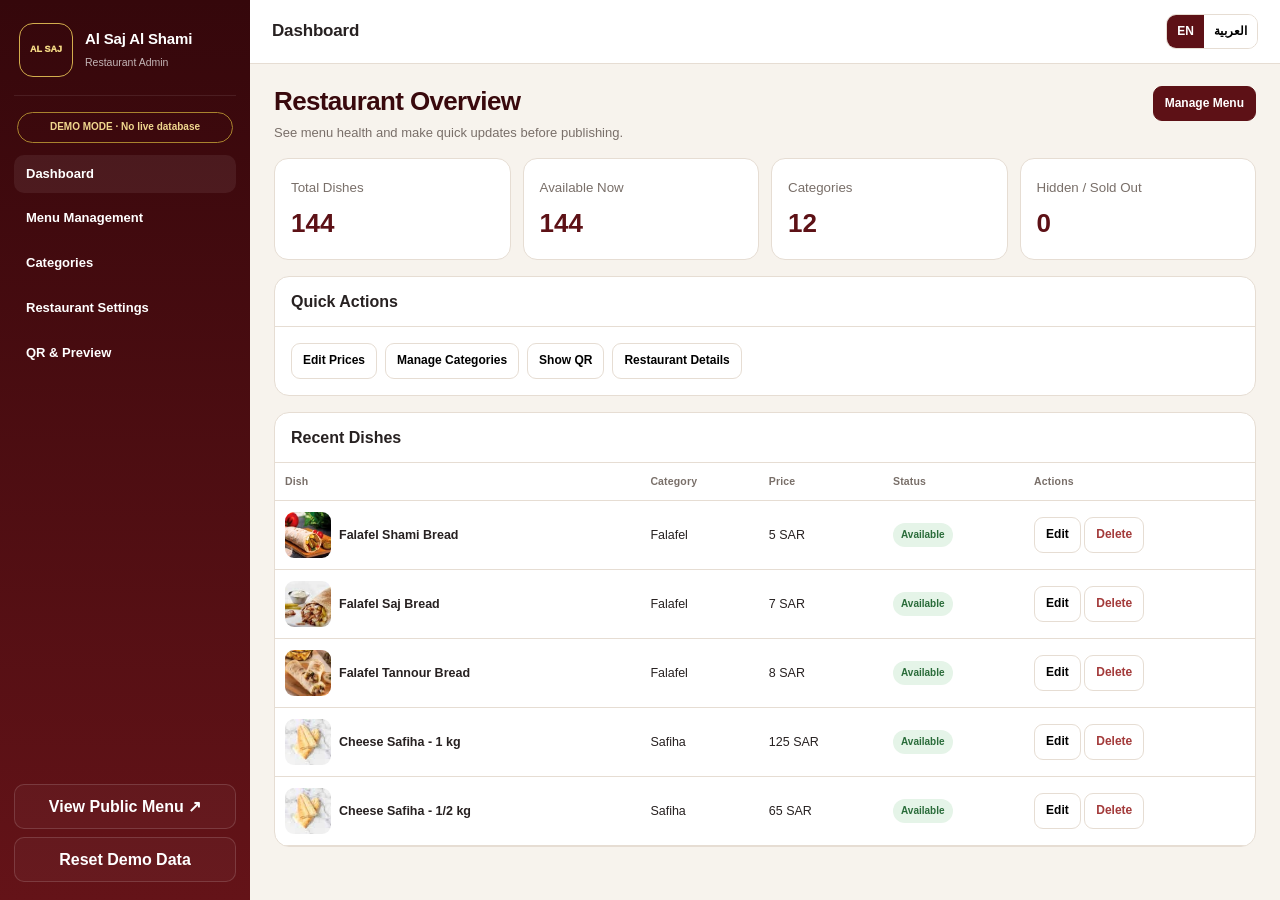
==== commit 377aae81: "feat: finalize polished Al Saj Al Shami demo" ====
--- a/admin/index.html
+++ b/admin/index.html
@@ -2,216 +2,346 @@
 <html lang="en" dir="ltr">
 <head>
 <meta charset="utf-8">
-<meta name="viewport" content="width=device-width,initial-scale=1,viewport-fit=cover">
-<meta name="theme-color" content="#4a1014">
-<title>Al Saj Al Shami — Admin Demo</title>
+<meta name="viewport" content="width=device-width,initial-scale=1">
+<title>Al Saj Al Shami Admin</title>
 <style>
-:root{--wine:#4a1014;--wine2:#2b090c;--gold:#c8a348;--cream:#f7f3ec;--paper:#fff;--ink:#282321;--muted:#746b67;--line:#e7ded6}
-*{box-sizing:border-box}body{margin:0;background:var(--cream);color:var(--ink);font-family:Arial,Tahoma,sans-serif}button,input,select{font:inherit}.app{min-height:100vh;display:grid;grid-template-columns:250px 1fr}
-.sidebar{background:linear-gradient(180deg,#2c090c,#4a1014);color:#fff;padding:20px 16px;position:sticky;top:0;height:100vh}.brand{display:flex;gap:10px;align-items:center;padding:4px 6px 24px}.logo{width:44px;height:44px;border:1px solid #d4b55d;border-radius:50%;display:grid;place-items:center;color:#f1d986;font-size:22px;font-weight:900}.brandTxt{display:grid;gap:2px}.brandTxt small{opacity:.62;font-size:11px}.demo{display:inline-flex;margin:0 6px 18px;padding:7px 10px;border-radius:999px;background:#c8a34822;border:1px solid #917633;color:#f2db94;font-size:11px;font-weight:900}
-.nav{display:grid;gap:5px}.nav button{text-align:left;border:0;background:transparent;color:#f7eeee;border-radius:11px;padding:11px 12px;font-weight:700;cursor:pointer}.nav button.active,.nav button:hover{background:#ffffff13}.sidebarFoot{position:absolute;left:16px;right:16px;bottom:18px;display:grid;gap:8px}.sidebarFoot a{text-decoration:none;text-align:center;padding:10px;border:1px solid #ffffff28;border-radius:10px;font-size:13px;color:#fff}
-.main{min-width:0}.topbar{height:70px;background:#fff;border-bottom:1px solid var(--line);display:flex;align-items:center;justify-content:space-between;gap:12px;padding:0 24px;position:sticky;top:0;z-index:5}.topbar h1{font-size:18px;margin:0}.topbarActions{display:flex;gap:8px;align-items:center}.btn{border:1px solid var(--line);background:#fff;border-radius:10px;padding:10px 14px;font-weight:800;cursor:pointer}.btn.primary{background:var(--wine);border-color:var(--wine);color:#fff}.btn.gold{background:var(--gold);border-color:var(--gold);color:#2b090c}
-.content{padding:24px;max-width:1320px;margin:auto}.view{display:none}.view.active{display:block}.hero{display:flex;align-items:end;justify-content:space-between;gap:16px;margin-bottom:20px}.hero h2{margin:0 0 5px;font-size:28px;color:var(--wine2)}.hero p{margin:0;color:var(--muted)}
-.cards{display:grid;grid-template-columns:repeat(4,minmax(0,1fr));gap:13px;margin-bottom:20px}.stat{background:#fff;border:1px solid var(--line);border-radius:16px;padding:18px}.stat small{color:var(--muted)}.stat b{display:block;font-size:28px;margin-top:8px;color:var(--wine)}
-.panel{background:#fff;border:1px solid var(--line);border-radius:17px;overflow:hidden}.panelHead{display:flex;justify-content:space-between;gap:12px;align-items:center;padding:16px 17px;border-bottom:1px solid var(--line)}.panelHead h3{margin:0}.toolbar{display:flex;gap:8px;flex-wrap:wrap}.toolbar input,.toolbar select{border:1px solid var(--line);border-radius:10px;padding:10px 12px;background:#fff;min-width:180px}
-.tableWrap{overflow:auto}table{width:100%;border-collapse:collapse;min-width:860px}th,td{padding:12px 14px;border-bottom:1px solid #eee7e1;text-align:left;vertical-align:middle}th{font-size:12px;color:#776b66;background:#fffdf9}td{font-size:14px}.dish{display:flex;align-items:center;gap:10px}.thumb{width:50px;height:50px;border-radius:10px;overflow:hidden;background:#efe4d5;border:1px solid #e7d7bd}.thumb img{width:100%;height:100%;object-fit:cover}.dish b{display:block}.dish small{color:var(--muted)}
-.pill{display:inline-flex;padding:6px 9px;border-radius:999px;font-size:11px;font-weight:900}.pill.on{background:#e8f6ef;color:#246b4d}.pill.off{background:#f9eaea;color:#a13a3a}.switch{position:relative;width:44px;height:24px;border-radius:999px;background:#d8d1cc;cursor:pointer;border:0}.switch.on{background:#2f8b64}.switch:after{content:"";position:absolute;width:18px;height:18px;top:3px;left:3px;border-radius:50%;background:#fff}.switch.on:after{left:23px}
-.categoryGrid{display:grid;grid-template-columns:repeat(3,minmax(0,1fr));gap:12px}.cat{background:#fff;border:1px solid var(--line);border-radius:15px;padding:15px;display:flex;justify-content:space-between;align-items:center;gap:10px;cursor:pointer;transition:.18s transform,.18s box-shadow}.cat:hover{transform:translateY(-2px);box-shadow:0 12px 28px rgba(48,27,20,.08)}.cat b{display:block}.cat small{color:var(--muted)}
-.formGrid{display:grid;grid-template-columns:repeat(2,minmax(0,1fr));gap:14px;padding:18px}label{display:grid;gap:7px;font-size:13px;font-weight:800}input,select{border:1px solid var(--line);border-radius:10px;padding:11px 12px;background:#fff}.full{grid-column:1/-1}.note{padding:14px 16px;background:#fff9ea;border:1px solid #ecdca9;border-radius:12px;color:#775f25;font-size:13px;margin-top:14px}
-.qrBox{display:grid;grid-template-columns:240px 1fr;gap:20px;align-items:center;padding:22px}.qr{width:220px;height:220px;background:repeating-conic-gradient(#2c090c 0 25%,#fff 0 50%) 50%/24px 24px;border:12px solid #fff;box-shadow:0 0 0 1px var(--line);border-radius:12px}.qrInfo h3{margin-top:0}.qrInfo code{display:block;padding:12px;border-radius:10px;background:#f6f2ed;word-break:break-all}.previewCard{border:1px solid var(--line);border-radius:14px;padding:16px;background:#fff}.previewCard iframe{width:100%;height:640px;border:1px solid var(--line);border-radius:12px;background:#fff}
-.modal{position:fixed;inset:0;background:#16060988;display:none;align-items:center;justify-content:center;padding:18px;z-index:20}.modal.open{display:flex}.modalBox{width:min(620px,100%);max-height:90vh;overflow:auto;background:#fff;border-radius:18px;box-shadow:0 30px 80px #0005}.modalHead{display:flex;justify-content:space-between;align-items:center;padding:16px 18px;border-bottom:1px solid var(--line)}.modalHead h3{margin:0}.x{border:0;background:#f3eeea;border-radius:9px;width:34px;height:34px;font-size:20px}.modalFoot{display:flex;justify-content:flex-end;gap:8px;padding:16px 18px;border-top:1px solid var(--line)}.toast{position:fixed;right:18px;bottom:18px;background:#173e31;color:#fff;padding:12px 15px;border-radius:11px;opacity:0;transform:translateY(10px);transition:.2s;z-index:30}.toast.show{opacity:1;transform:none}
-@media(max-width:980px){.app{grid-template-columns:1fr}.sidebar{position:static;height:auto}.nav{grid-template-columns:repeat(3,1fr)}.sidebarFoot{position:static;margin-top:14px}.cards{grid-template-columns:repeat(2,1fr)}.categoryGrid{grid-template-columns:repeat(2,1fr)}}
-@media(max-width:640px){.topbar{padding:0 14px}.content{padding:14px}.cards{grid-template-columns:1fr 1fr}.categoryGrid{grid-template-columns:1fr}.formGrid{grid-template-columns:1fr}.full{grid-column:auto}.qrBox{grid-template-columns:1fr}.qr{margin:auto}.nav{grid-template-columns:repeat(2,1fr)}.hero{align-items:start;flex-direction:column}}
-
-.adminLangSwitch{display:flex;gap:6px;align-items:center}
-.adminLangSwitch button{border:1px solid var(--line);background:#fff;border-radius:9px;padding:7px 10px;font-weight:900}
-.adminLangSwitch button.active{background:var(--wine);color:#fff;border-color:var(--wine)}
-body.admin-ar{direction:rtl}
-body.admin-ar .sidebar{right:0;left:auto}
+:root{--wine:#5d1116;--wine2:#39090d;--gold:#d5ad49;--cream:#f7f3ed;--paper:#fff;--ink:#272121;--muted:#796f69;--line:#e6ddd3;--green:#2f7a43;--red:#a33a3a}
+*{box-sizing:border-box}html,body{margin:0;font-family:Arial,"Noto Sans Arabic",sans-serif;background:var(--cream);color:var(--ink)}button,input,select{font:inherit}button{cursor:pointer}
+.layout{display:grid;grid-template-columns:250px 1fr;min-height:100vh}
+.sidebar{background:linear-gradient(180deg,#35070b,#641318);color:#fff;padding:20px 14px;display:flex;flex-direction:column;position:sticky;top:0;height:100vh}
+.brand{display:flex;gap:11px;align-items:center;padding:5px 5px 18px;border-bottom:1px solid #ffffff16}
+.logo{width:54px;height:54px;border-radius:14px;border:1px solid #d3ad4d;display:grid;place-items:center;overflow:hidden;font-size:9px;font-weight:950;color:#f4d985}
+.logo img{width:100%;height:100%;object-fit:contain;background:#fff;padding:5px}
+.brand b{display:block;font-size:15px}.brand small{opacity:.7;font-size:10px}
+.demo{margin:16px 3px 12px;border:1px solid #a9832e;color:#f0d78e;border-radius:999px;padding:7px 10px;text-align:center;font-size:10px;font-weight:900}
+.nav{display:grid;gap:6px}
+.nav button{border:0;background:transparent;color:#fff;text-align:left;padding:11px 12px;border-radius:10px;font-weight:850}
+.nav button.active,.nav button:hover{background:#ffffff12}
+.sideBottom{margin-top:auto;display:grid;gap:8px}
+.sideBottom button{border:1px solid #ffffff25;background:#ffffff08;color:#fff;padding:10px;border-radius:10px;font-weight:850}
+.main{min-width:0}
+.topbar{height:72px;background:#fff;border-bottom:1px solid var(--line);display:flex;align-items:center;justify-content:space-between;padding:0 24px;position:sticky;top:0;z-index:10}
+.topbar h2{font-size:18px;margin:0}
+.langToggle{display:flex;border:1px solid var(--line);border-radius:10px;overflow:hidden}
+.langToggle button{border:0;background:#fff;padding:8px 11px;font-weight:900}
+.langToggle button.active{background:var(--wine);color:#fff}
+.content{padding:24px;max-width:1450px;margin:auto}
+.view{display:none}.view.active{display:block}
+.heroRow{display:flex;justify-content:space-between;align-items:flex-start;gap:14px;margin-bottom:18px}
+.heroRow h1{margin:0;color:var(--wine2);font-size:28px}.heroRow p{margin:5px 0 0;color:var(--muted)}
+.btn{border:1px solid var(--line);background:#fff;border-radius:9px;padding:9px 12px;font-weight:850}
+.btn.primary{background:var(--wine);color:#fff;border-color:var(--wine)}.btn.danger{color:var(--red)}
+.stats{display:grid;grid-template-columns:repeat(4,1fr);gap:12px}
+.stat{background:#fff;border:1px solid var(--line);border-radius:14px;padding:16px}.stat small{color:var(--muted)}.stat b{display:block;font-size:26px;color:var(--wine);margin-top:7px}
+.panel{background:#fff;border:1px solid var(--line);border-radius:15px;margin-top:16px;overflow:hidden}
+.panelHead{padding:14px 16px;border-bottom:1px solid var(--line);display:flex;justify-content:space-between;align-items:center}
+.panelBody{padding:16px}
+.quick{display:flex;gap:8px;flex-wrap:wrap}
+table{width:100%;border-collapse:collapse}th,td{padding:11px 10px;border-bottom:1px solid var(--line);text-align:left;font-size:13px}th{color:var(--muted);font-size:11px}
+.thumb{width:46px;height:46px;object-fit:cover;border-radius:9px}
+.status{display:inline-block;padding:5px 8px;border-radius:999px;font-size:10px;font-weight:900;background:#e5f4e8;color:#2a6c3a}
+.status.off{background:#f7e7e7;color:#934040}
+.filters{display:flex;gap:8px;flex-wrap:wrap}input,select{border:1px solid var(--line);background:#fff;border-radius:9px;padding:9px 10px;outline:0}
+.catGrid{display:grid;grid-template-columns:repeat(3,1fr);gap:12px}
+.catCard{background:#fff;border:1px solid var(--line);border-radius:14px;padding:14px;display:flex;align-items:center;justify-content:space-between;gap:10px}
+.catCard small{display:block;color:var(--muted);margin-top:3px}
+.settings{display:grid;grid-template-columns:1fr 1fr;gap:14px}
+.field{display:grid;gap:6px}.field label{font-size:12px;font-weight:850}
+.logoBox{display:flex;gap:12px;align-items:center}
+.logoPreview{width:82px;height:82px;border:1px solid var(--line);border-radius:15px;display:grid;place-items:center;overflow:hidden;background:#faf7f2;font-size:10px;font-weight:900}
+.logoPreview img{width:100%;height:100%;object-fit:contain;padding:5px;background:#fff}
+.modal{position:fixed;inset:0;background:#21070a80;display:none;align-items:center;justify-content:center;padding:14px;z-index:50}.modal.open{display:flex}
+.modalBox{width:min(650px,100%);background:#fff;border-radius:17px;overflow:hidden}.modalHead{padding:14px 16px;border-bottom:1px solid var(--line);display:flex;justify-content:space-between;align-items:center}.modalBody{padding:16px;display:grid;grid-template-columns:1fr 1fr;gap:12px}.full{grid-column:1/-1}
+.toast{position:fixed;right:20px;bottom:20px;background:#2f7a43;color:white;padding:10px 14px;border-radius:10px;opacity:0;transition:.2s;z-index:100}.toast.show{opacity:1}
+html[dir=rtl] .nav button,html[dir=rtl] th,html[dir=rtl] td{text-align:right}
+@media(max-width:900px){.layout{grid-template-columns:1fr}.sidebar{position:relative;height:auto}.stats{grid-template-columns:repeat(2,1fr)}.catGrid{grid-template-columns:1fr 1fr}.settings{grid-template-columns:1fr}}
+
+@media(max-width:900px){
+body{overflow-x:hidden}.layout{display:block}.sidebar{position:relative;top:auto;height:auto;padding:12px}.brand{padding:2px 2px 10px}.logo{width:46px;height:46px}.demo{margin:9px 2px 8px}
+.nav{display:flex;overflow-x:auto;gap:6px;padding-bottom:4px;scrollbar-width:none}.nav::-webkit-scrollbar{display:none}.nav button{flex:0 0 auto;white-space:nowrap;padding:9px 11px;font-size:12px}
+.sideBottom{margin-top:9px;grid-template-columns:1fr 1fr}.sideBottom button{font-size:11px;padding:9px}.topbar{height:58px;padding:0 12px;top:0}.topbar h2{font-size:15px}
+.content{padding:12px}.heroRow{align-items:center;margin-bottom:12px}.heroRow h1{font-size:22px}.heroRow p{font-size:12px}.stats{grid-template-columns:repeat(2,minmax(0,1fr));gap:8px}.stat{padding:12px}.stat b{font-size:21px}
+.panel{margin-top:10px;border-radius:12px}.panelHead,.panelBody{padding:11px}.filters{width:100%}.filters input,.filters select{flex:1;min-width:130px}table{min-width:700px}
+.catGrid{grid-template-columns:1fr;gap:8px}.settings{grid-template-columns:1fr}.modalBox{max-height:90vh;overflow:auto}.modalBody{grid-template-columns:1fr}.full{grid-column:1}
+}
+@media(max-width:480px){.stats{grid-template-columns:1fr 1fr}.heroRow{display:block}.heroRow>.btn{margin-top:10px;width:100%}.quick .btn{flex:1 1 45%;font-size:11px}.langToggle button{padding:7px 9px;font-size:11px}}
+
+
+/* FINAL ADMIN POLISH V15 */
+html,body{font-family:-apple-system,BlinkMacSystemFont,"Segoe UI","Noto Sans Arabic",Arial,sans-serif;line-height:1.45}
+.sidebar{width:auto;padding:18px 14px}
+.brand{gap:12px}.brand b{font-size:15px;font-weight:750;letter-spacing:-.01em}.brand small{font-size:10.5px}
+.nav button{font-size:13px;font-weight:700;line-height:1.3;padding:11px 12px}
+.topbar{height:64px;padding:0 22px}.topbar h2{font-size:17px;font-weight:750;letter-spacing:-.01em}
+.content{padding:22px 24px}.heroRow{margin-bottom:16px}.heroRow h1{font-size:26px;font-weight:760;letter-spacing:-.025em;line-height:1.18}.heroRow p{font-size:13px;line-height:1.5;margin-top:6px}
+.panelHead{padding:13px 16px}.panelBody{padding:16px}
+.field label{font-size:11.5px;font-weight:750;color:#443b38}.field input,.field select{height:40px;font-size:13px}
+th{font-size:10.5px;font-weight:750;letter-spacing:.015em}td{font-size:12.5px}
+.btn{font-size:12px;font-weight:750;padding:8px 11px}
+.langToggle button{font-size:12px;padding:8px 10px}
+.qrCard{max-width:700px;margin:0 auto;text-align:center;padding:10px 6px 6px}.qrImage{width:220px;height:220px;display:block;margin:8px auto 16px;background:#fff;padding:10px;border:1px solid var(--line);border-radius:16px;box-shadow:0 8px 26px rgba(60,20,15,.08)}.qrUrl{font-size:12px;color:var(--muted);background:#f8f4ef;border:1px solid var(--line);border-radius:9px;padding:9px 11px;word-break:break-all;margin:12px auto;max-width:560px}.qrActions{display:flex;justify-content:center;gap:8px;flex-wrap:wrap}
+html[dir=rtl] .heroRow,html[dir=rtl] .panelHead,html[dir=rtl] .field{text-align:right}
+html[dir=rtl] .topbar h2{text-align:right}
+@media(max-width:900px){.content{padding:14px}.topbar{height:58px;padding:0 12px}.heroRow h1{font-size:22px}.heroRow p{font-size:12px}.qrImage{width:200px;height:200px}}
+
+
+/* ===== FINAL ADMIN SETTINGS / BRANDING POLISH ===== */
+#settings .panel{max-width:1120px}
+#settings .panelBody{padding:20px!important}
+#settings .settings{gap:16px!important}
+#settings .field{gap:7px!important}
+#settings .field label{color:#4b3c37!important;font-size:11.5px!important}
+#settings .field input{
+  background:#fffdfa!important;border-color:#e5d8cb!important;
+  transition:border-color .16s,box-shadow .16s
+}
+#settings .field input:focus{
+  border-color:#a96a6f!important;box-shadow:0 0 0 3px rgba(104,20,26,.08)
+}
+.brandingBlock{
+  margin-top:2px;padding:18px;border:1px solid #e5d8cb;border-radius:14px;
+  background:linear-gradient(180deg,#fffdfa,#fcf7f1);display:grid;gap:15px
+}
+.brandingTitle{font-size:15px;font-weight:800;color:var(--wine2)}
+.brandingHint{margin-top:3px;font-size:12px;line-height:1.5;color:var(--muted)}
+.logoEditor{display:flex;align-items:center;gap:16px}
+.logoPreview.large{
+  width:94px!important;height:94px!important;border-radius:16px!important;background:#fff!important;
+  border:1px dashed #d5c4b5!important;box-shadow:0 5px 16px rgba(70,28,20,.05);flex:0 0 auto
+}
+.logoPreview.large img{padding:7px!important}
+.logoControls{display:flex;align-items:center;gap:8px;flex-wrap:wrap}
+.logoInput{position:absolute!important;width:1px!important;height:1px!important;opacity:0!important;pointer-events:none!important}
+.logoChoose{background:#fff!important;color:var(--wine)!important;border-color:#d9c9ba!important}
+.logoControls small{flex-basis:100%;color:var(--muted);font-size:10.5px;line-height:1.45;margin-top:2px}
+.settingsActions{display:flex;justify-content:flex-start;padding-top:1px}
+.saveSettingsBtn{min-width:135px;min-height:40px}
+html[dir=rtl] .brandingBlock,html[dir=rtl] .brandingCopy,html[dir=rtl] .logoControls{text-align:right}
+@media(max-width:700px){
+  #settings .panelBody{padding:14px!important}
+  .brandingBlock{padding:14px}
+  .logoEditor{align-items:flex-start}
+  .logoPreview.large{width:78px!important;height:78px!important}
+  .logoControls{gap:7px}
+  .settingsActions .saveSettingsBtn{width:100%}
+}
 
 </style>
 </head>
 <body>
-<div id="adminLangSwitch" class="adminLangSwitch" style="position:fixed;top:14px;right:18px;z-index:100">
-  <button id="adminEnBtn">EN</button><button id="adminArBtn">العربية</button>
-</div>
-<div class="app">
+<div class="layout">
 <aside class="sidebar">
-<div class="brand"><div class="logo">ص</div><div class="brandTxt"><b>الصاج الشامي</b><small>Restaurant Admin</small></div></div>
-<div class="demo">DEMO MODE · No live database</div>
-<div class="nav">
-<button class="active" data-view="dashboard">Dashboard</button><button data-view="menu">Menu Management</button><button data-view="categories">Categories</button><button data-view="settings">Restaurant Settings</button><button data-view="qr">QR & Preview</button>
-</div>
-<div class="sidebarFoot"><a href="/" target="_blank">Open Customer Menu ↗</a><a href="#" id="resetLink">Reset Demo Data</a></div>
+<div class="brand"><div class="logo" id="sideLogo"><span>AL SAJ</span></div><div><b id="sideName">Al Saj Al Shami</b><small id="sideRole">Restaurant Admin</small></div></div>
+<div class="demo" id="demoText">DEMO MODE · No live database</div>
+<nav class="nav">
+<button class="active" data-view="dashboard"></button>
+<button data-view="menu"></button>
+<button data-view="categories"></button>
+<button data-view="settings"></button>
+<button data-view="qr"></button>
+</nav>
+<div class="sideBottom"><button id="publicBtn"></button><button id="resetBtn"></button></div>
 </aside>
 <section class="main">
-<div class="topbar"><h1 id="pageTitle">Dashboard</h1><div class="topbarActions"><button class="btn" id="arToggle">AR / EN</button><button class="btn gold" onclick="window.open('/','_blank')">Preview Menu</button></div></div>
+<header class="topbar"><h2 id="pageTitle"></h2><div class="langToggle"><button id="enBtn">EN</button><button id="arBtn">العربية</button></div></header>
 <div class="content">
-<div class="view active" id="dashboard"><div class="hero"><div><h2>Restaurant overview</h2><p>See menu health and make quick updates before publishing.</p></div><button class="btn primary" data-jump="menu">Manage Menu</button></div>
-<div class="cards"><div class="stat"><small>Total dishes</small><b id="statItems">0</b></div><div class="stat"><small>Available now</small><b id="statAvailable">0</b></div><div class="stat"><small>Categories</small><b id="statCategories">0</b></div><div class="stat"><small>Hidden / Sold out</small><b id="statHidden">0</b></div></div>
-<div class="panel"><div class="panelHead"><h3>Quick actions</h3></div><div style="padding:18px;display:flex;gap:10px;flex-wrap:wrap"><button class="btn primary" data-jump="menu">Edit prices</button><button class="btn" data-jump="categories">Manage categories</button><button class="btn" data-jump="qr">Show QR</button><button class="btn" data-jump="settings">Restaurant details</button></div></div>
-<div class="note">Demo changes are saved only in this browser. After approval, this same admin can connect to the existing QR Menu Hub Supabase backend.</div></div>
-<div class="view" id="menu"><div class="hero"><div><h2 id="menuHeading">Menu Management</h2><p id="menuSubheading">Edit dishes, prices, calories and availability.</p></div><button class="btn primary" id="addDishBtn">+ Add dish</button></div>
-<div class="panel"><div class="panelHead"><h3>Current dishes</h3><div class="toolbar"><input id="menuSearch" placeholder="Search dishes"><select id="catFilter"><option value="">All categories</option></select></div></div><div class="tableWrap"><table><thead><tr><th>Dish</th><th>Category</th><th>Price</th><th>Calories</th><th>Status</th><th>Action</th></tr></thead><tbody id="menuRows"></tbody></table></div></div></div>
-<div class="view" id="categories"><div class="hero"><div><h2>Categories</h2><p>Choose a category to manage only its dishes — much faster for large menus.</p></div><button class="btn primary" id="addCatBtn">+ Add category</button></div><div class="categoryGrid" id="categoryGrid"></div><div class="note">Tip: Click any category card to open its dishes. You can then add, edit, delete, change prices or mark items unavailable without scrolling through the full menu.</div></div>
-<div class="view" id="settings"><div class="hero"><div><h2>Restaurant Settings</h2><p>Basic identity and customer-facing details.</p></div></div><div class="panel"><div class="formGrid"><label>Restaurant name (English)<input id="nameEn" value="Al Saj Al Shami"></label><label>اسم المطعم بالعربية<input id="nameAr" value="الصاج الشامي" dir="rtl"></label><label>Phone<input id="phone" value="059 237 5999"></label><label>Menu language default<select id="defaultLang"><option>Arabic</option><option>English</option></select></label><label class="full">Tagline<input id="tagline" value="The Original Taste Of Al-Sham"></label>
-<label class="full">Restaurant logo
-  <div style="display:flex;align-items:center;gap:12px;flex-wrap:wrap">
-    <div id="logoPreview" style="width:74px;height:74px;border-radius:16px;border:1px solid var(--line);display:grid;place-items:center;background:#faf6f0;overflow:hidden;font-weight:900;color:#8a6b32">AL</div>
-    <div style="display:grid;gap:7px">
-      <input id="logoUpload" type="file" accept="image/png,image/jpeg,image/webp,image/svg+xml">
-      <small style="color:var(--muted)">Demo preview only. Live version will save the logo to storage.</small>
+
+<section class="view active" id="dashboard">
+<div class="heroRow"><div><h1 id="dashTitle"></h1><p id="dashSub"></p></div><button class="btn primary" data-jump="menu" id="manageMenu"></button></div>
+<div class="stats">
+<div class="stat"><small id="s1l"></small><b id="s1"></b></div>
+<div class="stat"><small id="s2l"></small><b id="s2"></b></div>
+<div class="stat"><small id="s3l"></small><b id="s3"></b></div>
+<div class="stat"><small id="s4l"></small><b id="s4"></b></div>
+</div>
+<div class="panel"><div class="panelHead"><b id="quickTitle"></b></div><div class="panelBody quick">
+<button class="btn" data-jump="menu" id="q1"></button><button class="btn" data-jump="categories" id="q2"></button><button class="btn" data-jump="qr" id="q3"></button><button class="btn" data-jump="settings" id="q4"></button>
+</div></div>
+<div class="panel"><div class="panelHead"><b id="recentTitle"></b></div><div style="overflow:auto"><table><thead><tr><th id="thDish"></th><th id="thCat"></th><th id="thPrice"></th><th id="thStatus"></th><th id="thActions"></th></tr></thead><tbody id="recentRows"></tbody></table></div></div>
+</section>
+
+<section class="view" id="menu">
+<div class="heroRow"><div><h1 id="menuTitle"></h1><p id="menuSub"></p></div><button class="btn primary" id="addDish"></button></div>
+<div class="panel"><div class="panelHead"><div class="filters"><input id="searchDish"><select id="filterCat"></select></div></div><div style="overflow:auto"><table><thead><tr><th id="mDish"></th><th id="mCat"></th><th id="mPrice"></th><th id="mStatus"></th><th id="mActions"></th></tr></thead><tbody id="menuRows"></tbody></table></div></div>
+</section>
+
+<section class="view" id="categories">
+<div class="heroRow"><div><h1 id="catTitle"></h1><p id="catSub"></p></div><button class="btn primary" id="addCat"></button></div>
+<div class="catGrid" id="catGrid"></div>
+</section>
+
+<section class="view" id="settings">
+<div class="heroRow"><div><h1 id="settingsTitle"></h1><p id="settingsSub"></p></div></div>
+<div class="panel"><div class="panelBody settings">
+<div class="field"><label id="nameEnLabel"></label><input id="nameEn"></div>
+<div class="field"><label id="nameArLabel"></label><input id="nameAr"></div>
+<div class="field full"><label id="tagLabel"></label><input id="tagline"></div>
+<div class="brandingBlock full">
+  <div class="brandingCopy">
+    <div class="brandingTitle" id="brandingTitle">Branding & Logo</div>
+    <div class="brandingHint" id="brandingHint">Upload the restaurant logo shown in the admin sidebar and customer menu header.</div>
+  </div>
+  <div class="logoEditor">
+    <div class="logoPreview large" id="logoPreview"><span>Logo</span></div>
+    <div class="logoControls">
+      <label class="btn logoChoose" for="logoUpload" id="logoChoose">Choose Logo</label>
+      <input id="logoUpload" class="logoInput" type="file" accept="image/png,image/jpeg,image/webp,image/svg+xml">
+      <button class="btn danger" type="button" id="removeLogo">Remove</button>
+      <small id="logoHelp">PNG, JPG, SVG or WebP · transparent or square logo recommended.</small>
     </div>
   </div>
-</label>
-<div class="full"><button class="btn primary" id="saveSettings">Save settings</button></div></div></div></div>
-<div class="view" id="qr"><div class="hero"><div><h2>QR & Preview</h2><p>The QR stays the same while menu content changes. Demo settings and menu edits update instantly in this browser.</p></div></div><div class="panel qrBox"><div class="qr"></div><div class="qrInfo"><h3>Permanent menu QR</h3><p>In the live product this QR opens the permanent menu URL. Updating prices or photos will not require printing a new QR.</p><code id="menuUrl"></code><div style="display:flex;gap:8px;margin-top:12px;flex-wrap:wrap"><button class="btn primary" onclick="window.open('/','_blank')">Open menu</button><button class="btn" id="fakeDownload">Download QR</button></div></div></div><div style="height:14px"></div><div class="previewCard"><iframe src="/" title="Customer menu preview"></iframe></div></div>
+</div>
+<div class="settingsActions full"><button class="btn primary saveSettingsBtn" id="saveSettings"></button></div>
+</div></div>
+</section>
+
+<section class="view" id="qr">
+<div class="heroRow"><div><h1 id="qrTitle"></h1><p id="qrSub"></p></div></div>
+<div class="panel"><div class="panelBody">
+  <div class="qrCard">
+    <img class="qrImage" id="qrImage" src="[data-uri]" alt="Permanent menu QR">
+    <h3 id="qrHeading" style="margin:0 0 6px;color:var(--wine2)">Permanent Menu QR</h3>
+    <p id="qrNote" style="color:var(--muted);margin:0 auto;max-width:560px"></p>
+    <div class="qrUrl" id="qrUrl">https://al-saj-al-shami-demo.vercel.app/</div>
+    <div class="qrActions">
+      <button class="btn primary" id="qrOpenMenu"></button>
+      <button class="btn" id="qrDownload"></button>
+      <button class="btn" id="qrPrint"></button>
+      <button class="btn" id="qrCopy"></button>
+    </div>
+  </div>
+</div></div>
+</section>
+
 </div></section></div>
-<div class="modal" id="dishModal"><div class="modalBox"><div class="modalHead"><h3 id="dishModalTitle">Edit dish</h3><button class="x" onclick="closeModal('dishModal')">×</button></div><div class="formGrid"><label>Dish name (English)<input id="dEn"></label><label>اسم الطبق بالعربية<input id="dAr" dir="rtl"></label><label>Category<select id="dCat"></select></label><label>Price (SAR)<input id="dPrice" type="number" step="0.01"></label><label>Calories<input id="dKcal" type="number"></label><label>Availability<select id="dAvail"><option value="true">Available</option><option value="false">Sold out / Hidden</option></select></label></div><div class="modalFoot"><button class="btn" onclick="closeModal('dishModal')">Cancel</button><button class="btn primary" id="saveDish">Save dish</button></div></div></div>
-<div class="modal" id="catModal"><div class="modalBox"><div class="modalHead"><h3>Add category</h3><button class="x" onclick="closeModal('catModal')">×</button></div><div class="formGrid"><label>English name<input id="cEn"></label><label>Arabic name<input id="cAr" dir="rtl"></label></div><div class="modalFoot"><button class="btn" onclick="closeModal('catModal')">Cancel</button><button class="btn primary" id="saveCat">Add category</button></div></div></div>
-<div class="toast" id="toast">Saved</div>
+
+<div class="modal" id="dishModal"><div class="modalBox"><div class="modalHead"><b id="dishModalTitle"></b><button class="btn" id="closeDish">×</button></div><div class="modalBody">
+<input type="hidden" id="editId">
+<div class="field"><label>Name EN</label><input id="dEn"></div><div class="field"><label>Name AR</label><input id="dAr"></div>
+<div class="field"><label>Category</label><select id="dCat"></select></div><div class="field"><label>Price</label><input id="dPrice" type="number" step="0.01"></div>
+<div class="field"><label>Calories</label><input id="dKcal" type="number"></div><div class="field"><label>Image filename</label><input id="dImg"></div>
+<div class="full"><button class="btn primary" id="saveDish"></button></div>
+</div></div></div>
+<div class="toast" id="toast"></div>
+
 <script>
-const BASE={"categories": [{"id": "falafel", "ar": "فلافل", "en": "Falafel"}, {"id": "safiha", "ar": "صفيحة شامية", "en": "Safiha"}, {"id": "foul", "ar": "الفول والحمص", "en": "Foul & Hummus"}, {"id": "appetizers", "ar": "المقبلات", "en": "Appetizers"}, {"id": "tajun", "ar": "الطواجن", "en": "Tajun"}, {"id": "chicken", "ar": "الفروج الشامي", "en": "Grilled Chicken"}, {"id": "grills", "ar": "المشويات", "en": "Grills"}, {"id": "shawarma", "ar": "شاورما", "en": "Shawarma"}, {"id": "sandwiches", "ar": "الساندوتشات", "en": "Sandwiches"}, {"id": "meals", "ar": "الوجبات", "en": "Meals"}, {"id": "additions", "ar": "الإضافات", "en": "Additions"}, {"id": "drinks", "ar": "المشروبات", "en": "Drinks & Dessert"}], "items": [{"cat": "falafel", "en": "Falafel Shami Bread", "ar": "فلافل خبز شامي", "price": 5, "kcal": 155, "img": "img-010.jpg"}, {"cat": "falafel", "en": "Falafel Saj Bread", "ar": "فلافل خبز صاج", "price": 7, "kcal": 155, "img": "img-055.jpg"}, {"cat": "falafel", "en": "Falafel Tannour Bread", "ar": "فلافل خبز تنور", "price": 8, "kcal": 155, "img": "img-057.jpg"}, {"cat": "safiha", "en": "Cheese Safiha - 1 kg", "ar": "صفيحة جبن - 1 كغ", "price": 125, "kcal": 750, "img": "img-006.jpg"}, {"cat": "safiha", "en": "Cheese Safiha - 1/2 kg", "ar": "صفيحة جبن - 1/2 كغ", "price": 65, "kcal": 550, "img": "img-007.jpg"}, {"cat": "safiha", "en": "Spinach Safiha - 1 kg", "ar": "صفيحة سبانخ - 1 كغ", "price": 110, "kcal": 750, "img": "img-009.jpg"}, {"cat": "safiha", "en": "Spinach Safiha - 1/2 kg", "ar": "صفيحة سبانخ - 1/2 كغ", "price": 55, "kcal": 550, "img": "img-008.jpg"}, {"cat": "safiha", "en": "Safiha Pomegranate Molasses - 1 kg", "ar": "صفيحة دبس رمان - 1 كغ", "price": 125, "kcal": 750, "img": "img-003.jpg"}, {"cat": "safiha", "en": "Safiha Pomegranate Molasses - 1/2 kg", "ar": "صفيحة دبس رمان - 1/2 كغ", "price": 65, "kcal": 550, "img": "img-004.jpg"}, {"cat": "safiha", "en": "Safiha Tomato - 1 kg", "ar": "صفيحة بندورة - 1 كغ", "price": 125, "kcal": 750, "img": "img-002.jpg"}, {"cat": "safiha", "en": "Safiha Tomato - 1/2 kg", "ar": "صفيحة بندورة - 1/2 كغ", "price": 65, "kcal": 550, "img": "img-005.jpg"}, {"cat": "foul", "en": "Foul Shami with Olive Oil", "ar": "فول شامي بالزيت", "price": 14, "kcal": 210, "img": "img-012.jpg"}, {"cat": "foul", "en": "Foul Shami with Tahinia", "ar": "فول شامي بالطحينة", "price": 14, "kcal": 210, "img": "img-014.jpg"}, {"cat": "foul", "en": "Hummus", "ar": "حمص", "price": 14, "kcal": 205, "img": "img-011.jpg"}, {"cat": "foul", "en": "Hummus Beiruti", "ar": "حمص بيروتي", "price": 14, "kcal": 210, "img": "img-024.jpg"}, {"cat": "foul", "en": "Hummus With Olive Oil", "ar": "حمص بالزيت", "price": 14, "kcal": 205, "img": "img-013.jpg"}, {"cat": "foul", "en": "Hummus Beans with Olive Oil", "ar": "حمص حب بالزيت", "price": 14, "kcal": 205, "img": "img-015.jpg"}, {"cat": "foul", "en": "Hummus Beans with Tahinia", "ar": "حمص حب بالطحينة", "price": 14, "kcal": 220, "img": "img-018.jpg"}, {"cat": "foul", "en": "Fattah with Ghee", "ar": "فتة بالسمنة", "price": 22, "kcal": 150, "img": "img-019.jpg"}, {"cat": "foul", "en": "Fattah With Olive Oil", "ar": "فتة بالزيت", "price": 22, "kcal": 150, "img": "img-016.jpg"}, {"cat": "appetizers", "en": "Fried Kebbeh", "ar": "كبة مقلية", "price": 5, "kcal": 45, "img": "img-023.jpg"}, {"cat": "appetizers", "en": "Grape Leaves", "ar": "ورق عنب", "price": 16, "kcal": 230, "img": "img-022.jpg"}, {"cat": "appetizers", "en": "Hummus", "ar": "حمص", "price": 14, "kcal": 205, "img": "img-017.jpg"}, {"cat": "appetizers", "en": "Hummus Beiruty", "ar": "حمص بيروتي", "price": 14, "kcal": 210, "img": "img-024.jpg"}, {"cat": "appetizers", "en": "Mutabbal", "ar": "متبل", "price": 14, "kcal": 320, "img": "img-025.jpg"}, {"cat": "appetizers", "en": "Beetroot Mutabbal", "ar": "متبل شمندر", "price": 14, "kcal": 220, "img": "img-026.jpg"}, {"cat": "appetizers", "en": "Baba Ghannouj", "ar": "بابا غنوج", "price": 14, "kcal": 280, "img": "img-027.jpg"}, {"cat": "appetizers", "en": "Mixed Appetizers", "ar": "مقبلات مشكلة", "price": 26, "kcal": 320, "img": "img-028.jpg"}, {"cat": "appetizers", "en": "Muhammara", "ar": "محمرة", "price": 11, "kcal": 250, "img": "img-029.jpg"}, {"cat": "appetizers", "en": "Laban And Cucumber", "ar": "لبن بخيار", "price": 6, "kcal": 50, "img": "img-030.jpg"}, {"cat": "appetizers", "en": "Mushroom Salad", "ar": "سلطة فطر", "price": 10, "kcal": 253, "img": "img-031.jpg"}, {"cat": "appetizers", "en": "Cabbage Salad", "ar": "سلطة ملفوف", "price": 8, "kcal": 840, "img": "img-032.jpg"}, {"cat": "appetizers", "en": "Vegetables Salad", "ar": "سلطة خضار", "price": 16, "kcal": 320, "img": "img-033.jpg"}, {"cat": "appetizers", "en": "Tabbouleh", "ar": "تبولة", "price": 18, "kcal": 230, "img": "img-034.jpg"}, {"cat": "appetizers", "en": "Fattoush", "ar": "فتوش", "price": 18, "kcal": 157, "img": "img-035.jpg"}, {"cat": "tajun", "en": "Chicken Tajun", "ar": "طاجن دجاج", "price": 52, "kcal": 998, "img": "img-037.jpg"}, {"cat": "tajun", "en": "Chicken and Cheese Tajun", "ar": "طاجن دجاج بالجبن", "price": 57, "kcal": 1025, "img": "img-038.jpg"}, {"cat": "tajun", "en": "Meat Tajun", "ar": "طاجن لحم", "price": 59, "kcal": 999, "img": "img-036.jpg"}, {"cat": "tajun", "en": "Meat and Cheese Tajun", "ar": "طاجن لحم بالجبن", "price": 64, "kcal": 1025, "img": "img-039.jpg"}, {"cat": "chicken", "en": "Grilled Chicken With French Fries (Garlic)", "ar": "فروج مشوي مع شرائح البطاطس المقلية (ثوم)", "price": 71, "kcal": 650, "img": "img-050.jpg"}, {"cat": "chicken", "en": "Half Grilled Chicken With French Fries (Garlic)", "ar": "نصف فروج مشوي مع شرائح البطاطس المقلية (ثوم)", "price": 37, "kcal": 320, "img": "img-050.jpg"}, {"cat": "chicken", "en": "Grilled Chicken With Rice (Tahinia + Chilli + Laban)", "ar": "فروج مشوي مع الأرز (طحينة + شطة + لبن بخيار)", "price": 71, "kcal": 780, "img": "img-058.jpg"}, {"cat": "chicken", "en": "Half Grilled Chicken With Rice (Tahinia + Chilli + Laban)", "ar": "نصف فروج مشوي مع الأرز (طحينة + شطة + لبن بخيار)", "price": 37, "kcal": 350, "img": "img-058.jpg"}, {"cat": "chicken", "en": "Grilled Chicken with Freekeh & Nuts (Tahinia + Chilli + Laban)", "ar": "فروج مشوي مع الفريكة والمكسرات (طحينة + شطة + لبن بخيار)", "price": 76, "kcal": 850, "img": "img-093.jpg"}, {"cat": "chicken", "en": "Half Grilled Chicken with Freekeh & Nuts (Tahinia + Chilli + Laban)", "ar": "نصف فروج مشوي مع الفريكة والمكسرات (طحينة + شطة + لبن بخيار)", "price": 40, "kcal": 650, "img": "img-093.jpg"}, {"cat": "chicken", "en": "Grilled Chicken (Garlic)", "ar": "فروج سادة (ثوم)", "price": 60, "kcal": 880, "img": "img-050.jpg"}, {"cat": "chicken", "en": "Half Grilled Chicken (Garlic)", "ar": "نصف فروج سادة (ثوم)", "price": 31, "kcal": 450, "img": "img-050.jpg"}, {"cat": "grills", "en": "Meat Kebab", "ar": "كباب لحم", "price": 49, "kcal": 880, "img": "img-041.png"}, {"cat": "grills", "en": "Meat Kebab with Freekeh", "ar": "كباب لحم مع فريكة", "price": 54, "kcal": 1100, "img": "img-041.png"}, {"cat": "grills", "en": "Meat Joints", "ar": "أوصال لحم", "price": 65, "kcal": 950, "img": "img-042.jpg"}, {"cat": "grills", "en": "Meat Joints with Freekeh", "ar": "أوصال لحم مع فريكة", "price": 71, "kcal": 1200, "img": "img-042.jpg"}, {"cat": "grills", "en": "Mixed Grill", "ar": "مشويات مشكل", "price": 58, "kcal": 950, "img": "img-059.png"}, {"cat": "grills", "en": "Mixed Grill with Freekeh", "ar": "مشويات مشكل مع فريكة", "price": 63, "kcal": 1200, "img": "img-059.png"}, {"cat": "grills", "en": "Meat Grill", "ar": "مشويات لحم", "price": 63, "kcal": 880, "img": "img-043.jpg"}, {"cat": "grills", "en": "Meat Grill with Freekeh", "ar": "مشويات لحم مع فريكة", "price": 68, "kcal": 1100, "img": "img-043.jpg"}, {"cat": "grills", "en": "Chicken Tavuk", "ar": "شيش طاووق", "price": 52, "kcal": 2950, "img": "img-044.jpg"}, {"cat": "grills", "en": "Chicken Tavuk with Freekeh", "ar": "شيش طاووق مع فريكة", "price": 57, "kcal": 3100, "img": "img-044.jpg"}, {"cat": "grills", "en": "Reyash", "ar": "ريش", "price": 79, "kcal": 1250, "img": "img-048.jpg"}, {"cat": "grills", "en": "Arayes Meat", "ar": "عرايس لحم", "price": 49, "kcal": 880, "img": "img-049.jpg"}, {"cat": "grills", "en": "Chicken on Charcoal with Fries", "ar": "فروج على الفحم مع شرائح البطاطس المقلية", "price": 66, "kcal": 1025, "img": "img-050.jpg"}, {"cat": "grills", "en": "Half Chicken on Charcoal with Fries", "ar": "نصف فروج على الفحم مع شرائح البطاطس المقلية", "price": 34, "kcal": 565, "img": "img-050.jpg"}, {"cat": "grills", "en": "Chicken on Charcoal with Rice", "ar": "فروج على الفحم مع الأرز", "price": 66, "kcal": 1025, "img": "img-058.jpg"}, {"cat": "grills", "en": "Half Chicken on Charcoal with Rice", "ar": "نصف فروج على الفحم مع الأرز", "price": 34, "kcal": 565, "img": "img-058.jpg"}, {"cat": "grills", "en": "Chicken on Charcoal with Freekeh", "ar": "فروج على الفحم مع الفريكة", "price": 71, "kcal": 1025, "img": "img-093.jpg"}, {"cat": "grills", "en": "Half Chicken on Charcoal with Freekeh", "ar": "نصف فروج على الفحم مع الفريكة", "price": 37, "kcal": 565, "img": "img-093.jpg"}, {"cat": "shawarma", "en": "Shawarma Small", "ar": "شاورما صغير", "price": 10, "kcal": 650, "img": "img-055.jpg"}, {"cat": "shawarma", "en": "Shawarma Small with Cheese", "ar": "شاورما صغير مع جبن", "price": 11, "kcal": 750, "img": "img-054.jpg"}, {"cat": "shawarma", "en": "Shawarma Jumbo", "ar": "شاورما جامبو", "price": 15, "kcal": 731, "img": "img-056.jpg"}, {"cat": "shawarma", "en": "Shawarma Jumbo with Cheese", "ar": "شاورما جامبو مع جبن", "price": 16, "kcal": 850, "img": "img-053.jpg"}, {"cat": "shawarma", "en": "Saroukh Shawarma", "ar": "شاورما صاروخ", "price": 13, "kcal": 654, "img": "img-065.jpg"}, {"cat": "shawarma", "en": "Saroukh Shawarma with Cheese", "ar": "شاورما صاروخ مع جبن", "price": 14, "kcal": 754, "img": "img-054.jpg"}, {"cat": "shawarma", "en": "Arabic Small Shawarma", "ar": "شاورما عربي صغير", "price": 25, "kcal": 650, "img": "img-055.jpg"}, {"cat": "shawarma", "en": "Arabic Small Shawarma with Cheese", "ar": "شاورما عربي صغير مع جبن", "price": 26, "kcal": 750, "img": "img-054.jpg"}, {"cat": "shawarma", "en": "Arabic Large Shawarma", "ar": "شاورما عربي كبير", "price": 33, "kcal": 731, "img": "img-056.jpg"}, {"cat": "shawarma", "en": "Arabic Large Shawarma with Cheese", "ar": "شاورما عربي كبير مع جبن", "price": 35, "kcal": 850, "img": "img-053.jpg"}, {"cat": "shawarma", "en": "Shawarma Small Plate", "ar": "صحن شاورما صغير", "price": 41, "kcal": 670, "img": "img-052.jpg"}, {"cat": "shawarma", "en": "Shawarma Medium Plate", "ar": "صحن شاورما وسط", "price": 55, "kcal": 780, "img": "img-052.jpg"}, {"cat": "shawarma", "en": "Shawarma Large Plate", "ar": "صحن شاورما كبير", "price": 74, "kcal": 860, "img": "img-052.jpg"}, {"cat": "shawarma", "en": "Meat Shawarma (250g)", "ar": "شاورما لحم 250 غرام", "price": 45, "kcal": 670, "img": "img-042.jpg"}, {"cat": "shawarma", "en": "Mixed Shawarma", "ar": "شاورما مشكل دجاج ولحم", "price": 45, "kcal": 860, "img": "img-052.jpg"}, {"cat": "shawarma", "en": "Add Slices Fries", "ar": "إضافة بطاطس شرائح", "price": 3, "kcal": 320, "img": "img-103.jpg"}, {"cat": "shawarma", "en": "Add Cheese", "ar": "إضافة جبنة", "price": 1, "kcal": 65, "img": "img-006.jpg"}, {"cat": "shawarma", "en": "Mixed Shawarma Plate - Small", "ar": "صحن مشكل شاورما صغير", "price": 45, "kcal": null, "img": "img-052.jpg"}, {"cat": "shawarma", "en": "Mixed Shawarma Plate - Medium", "ar": "صحن مشكل شاورما وسط", "price": 67, "kcal": null, "img": "img-052.jpg"}, {"cat": "shawarma", "en": "Mixed Shawarma Plate - Large", "ar": "صحن مشكل شاورما كبير", "price": 86, "kcal": null, "img": "img-052.jpg"}, {"cat": "sandwiches", "en": "Meat Burger", "ar": "برغر لحم", "price": 19, "kcal": 480, "img": "img-060.jpg"}, {"cat": "sandwiches", "en": "Chicken Burger", "ar": "برغر دجاج", "price": 19, "kcal": 652, "img": "img-066.jpg"}, {"cat": "sandwiches", "en": "Fahita", "ar": "فاهيتا دجاج", "price": 21, "kcal": 256, "img": "img-064.jpg"}, {"cat": "sandwiches", "en": "Philadelphia", "ar": "فيلادلفيا لحم", "price": 23, "kcal": 670, "img": "img-075.jpg"}, {"cat": "sandwiches", "en": "Shrimp", "ar": "جمبري", "price": 18, "kcal": 520, "img": "img-076.jpg"}, {"cat": "sandwiches", "en": "Chicken Strips", "ar": "مسحب", "price": 19, "kcal": 554, "img": "img-085.jpg"}, {"cat": "sandwiches", "en": "Mexican", "ar": "مكسيكي", "price": 19, "kcal": 554, "img": "img-070.jpg"}, {"cat": "sandwiches", "en": "Zinger", "ar": "زنجر", "price": 19, "kcal": 542, "img": "img-078.jpg"}, {"cat": "sandwiches", "en": "Grilles Tawuk", "ar": "شيش طاووق", "price": 19, "kcal": 551, "img": "img-067.jpg"}, {"cat": "sandwiches", "en": "Escalope", "ar": "اسكالوب", "price": 21, "kcal": 552, "img": "img-080.jpg"}, {"cat": "sandwiches", "en": "Liver", "ar": "كبدة", "price": 19, "kcal": 750, "img": "img-069.jpg"}, {"cat": "sandwiches", "en": "Hot Dog", "ar": "هوت دوغ", "price": 19, "kcal": 654, "img": "img-071.jpg"}, {"cat": "sandwiches", "en": "Sojok", "ar": "سجق", "price": 20, "kcal": 520, "img": "img-062.jpg"}, {"cat": "sandwiches", "en": "Nakanik", "ar": "نقانق", "price": 20, "kcal": 455, "img": "img-062.jpg"}, {"cat": "sandwiches", "en": "Fries Sandwich", "ar": "ساندويش بطاطا", "price": 13, "kcal": 754, "img": "img-103.jpg"}, {"cat": "meals", "en": "Chicken Burger Meal", "ar": "وجبة برغر دجاج", "price": 29, "kcal": 220, "img": "img-066.jpg"}, {"cat": "meals", "en": "Meat Burger Meal", "ar": "وجبة برغر لحم", "price": 29, "kcal": 310, "img": "img-060.jpg"}, {"cat": "meals", "en": "Fahita Meal", "ar": "وجبة فاهيتا دجاج", "price": 29, "kcal": 326, "img": "img-089.jpg"}, {"cat": "meals", "en": "Philadelphia Meal", "ar": "وجبة فيلادلفيا لحم", "price": 36, "kcal": 330, "img": "img-075.jpg"}, {"cat": "meals", "en": "Shrimp Meal", "ar": "وجبة جمبري", "price": 41, "kcal": 320, "img": "img-076.jpg"}, {"cat": "meals", "en": "Chicken Strips Meal", "ar": "وجبة مسحب", "price": 36, "kcal": 345, "img": "img-085.jpg"}, {"cat": "meals", "en": "Mexican Meal", "ar": "وجبة مكسيكي", "price": 34, "kcal": 346, "img": "img-087.jpg"}, {"cat": "meals", "en": "Zinger Meal", "ar": "وجبة زنجر", "price": 33, "kcal": 330, "img": "img-078.jpg"}, {"cat": "meals", "en": "Grilles Tawuk Meal", "ar": "وجبة شيش طاووق", "price": 35, "kcal": 321, "img": "img-067.jpg"}, {"cat": "meals", "en": "Escalope Meal", "ar": "وجبة اسكالوب", "price": 35, "kcal": 321, "img": "img-080.jpg"}, {"cat": "meals", "en": "Liver Meal", "ar": "وجبة كبدة", "price": 35, "kcal": 223, "img": "img-069.jpg"}, {"cat": "meals", "en": "Hot Dog Meal", "ar": "وجبة هوت دوغ", "price": 31, "kcal": 325, "img": "img-071.jpg"}, {"cat": "meals", "en": "Sojok Meal", "ar": "وجبة سجق", "price": 35, "kcal": 205, "img": "img-062.jpg"}, {"cat": "meals", "en": "Nakanik Meal", "ar": "وجبة نقانق", "price": 35, "kcal": 205, "img": "img-062.jpg"}, {"cat": "additions", "en": "Small Can Garlic Sauce", "ar": "ثوم علبة صغيرة", "price": 1, "kcal": 35, "img": "img-098.jpg"}, {"cat": "additions", "en": "Large Can Garlic Sauce", "ar": "ثوم كبير", "price": 5, "kcal": 38, "img": "img-097.jpg"}, {"cat": "additions", "en": "Pickles", "ar": "مخلل", "price": 5, "kcal": 70, "img": "img-096.jpg"}, {"cat": "additions", "en": "Laban & Cucumber", "ar": "لبن بالخيار علبة صغيرة", "price": 1, "kcal": 50, "img": "img-102.jpg"}, {"cat": "additions", "en": "Chilli Sauce", "ar": "شطة علبة صغيرة", "price": 1, "kcal": 25, "img": "img-101.jpg"}, {"cat": "additions", "en": "Tahinia", "ar": "طحينة علبة صغيرة", "price": 1, "kcal": 65, "img": "img-100.jpg"}, {"cat": "additions", "en": "Freekeh Small", "ar": "فريكة صغير", "price": 14, "kcal": 450, "img": "img-093.jpg"}, {"cat": "additions", "en": "Freekeh Large", "ar": "فريكة كبير", "price": 20, "kcal": 450, "img": "img-093.jpg"}, {"cat": "additions", "en": "Rice Small", "ar": "أرز صغير", "price": 6, "kcal": 150, "img": "img-091.jpg"}, {"cat": "additions", "en": "Rice Large", "ar": "أرز كبير", "price": 8, "kcal": 150, "img": "img-091.jpg"}, {"cat": "additions", "en": "Add Nuts", "ar": "إضافة مكسرات", "price": 2, "kcal": 100, "img": "img-092.jpg"}, {"cat": "additions", "en": "Large French Fries Slices", "ar": "بطاطس مقلية شرائح - صحن كبير", "price": 12, "kcal": 350, "img": "img-096.jpg"}, {"cat": "additions", "en": "Large French Fries Sticks", "ar": "بطاطس مقلية أصابع - صحن كبير", "price": 12, "kcal": 320, "img": "img-103.jpg"}, {"cat": "additions", "en": "Lentiles Soup", "ar": "شوربة عدس", "price": 14, "kcal": 250, "img": "img-094.jpg"}, {"cat": "drinks", "en": "Small Water", "ar": "ماء صغير", "price": 1, "kcal": 1, "img": "img-107.jpg"}, {"cat": "drinks", "en": "Soft Drinks", "ar": "مشروبات غازية", "price": 5, "kcal": 140, "img": "img-106.jpg"}, {"cat": "drinks", "en": "Laban", "ar": "لبن", "price": 5, "kcal": 20, "img": "img-105.jpg"}, {"cat": "drinks", "en": "Mhallabiyye", "ar": "مهلبية", "price": 7, "kcal": 120, "img": "img-108.jpg"}, {"cat": "drinks", "en": "Tea", "ar": "شاي", "price": 2, "kcal": 80, "img": "img-112.jpg"}, {"cat": "drinks", "en": "Green Tea", "ar": "شاي أخضر", "price": 3, "kcal": 5, "img": "img-111.jpg"}, {"cat": "drinks", "en": "American Coffee", "ar": "قهوة أمريكية", "price": 8, "kcal": 60, "img": "img-120.jpg"}, {"cat": "drinks", "en": "Turkish Coffee", "ar": "قهوة تركي", "price": 10, "kcal": 45, "img": "img-109.jpg"}, {"cat": "drinks", "en": "Espresso", "ar": "اسبريسو", "price": 7, "kcal": 5, "img": "img-119.jpg"}, {"cat": "drinks", "en": "Cappuccino", "ar": "كابتشينو", "price": 8, "kcal": 300, "img": "img-110.jpg"}, {"cat": "drinks", "en": "Carrot", "ar": "جزر", "price": 14, "kcal": 165, "img": "img-118.jpg"}, {"cat": "drinks", "en": "Orange", "ar": "برتقال", "price": 14, "kcal": 37, "img": "img-117.jpg"}, {"cat": "drinks", "en": "Orange and Carrot", "ar": "جزر + برتقال", "price": 14, "kcal": 220, "img": "img-113.jpg"}, {"cat": "drinks", "en": "Cocktail", "ar": "كوكتيل", "price": 14, "kcal": 163, "img": "img-114.jpg"}, {"cat": "drinks", "en": "Pomegranate", "ar": "رمان", "price": 14, "kcal": 200, "img": "img-115.jpg"}, {"cat": "drinks", "en": "Minted Lemonade", "ar": "ليمون نعناع", "price": 14, "kcal": 160, "img": "img-116.jpg"}]};
+const BASE={"categories":[{"id":"falafel","ar":"فلافل","en":"Falafel"},{"id":"safiha","ar":"صفيحة شامية","en":"Safiha"},{"id":"foul","ar":"الفول والحمص","en":"Foul & Hummus"},{"id":"appetizers","ar":"المقبلات","en":"Appetizers"},{"id":"tajun","ar":"الطواجن","en":"Tajun"},{"id":"chicken","ar":"الفروج الشامي","en":"Grilled Chicken"},{"id":"grills","ar":"المشويات","en":"Grills"},{"id":"shawarma","ar":"شاورما","en":"Shawarma"},{"id":"sandwiches","ar":"الساندوتشات","en":"Sandwiches"},{"id":"meals","ar":"الوجبات","en":"Meals"},{"id":"additions","ar":"الإضافات","en":"Additions"},{"id":"drinks","ar":"المشروبات","en":"Drinks & Dessert"}],"items":[{"cat":"falafel","en":"Falafel Shami Bread","ar":"فلافل خبز شامي","price":5,"kcal":155,"img":"img-010.jpg","id":"dish-0"},{"cat":"falafel","en":"Falafel Saj Bread","ar":"فلافل خبز صاج","price":7,"kcal":155,"img":"img-055.jpg","id":"dish-1"},{"cat":"falafel","en":"Falafel Tannour Bread","ar":"فلافل خبز تنور","price":8,"kcal":155,"img":"img-057.jpg","id":"dish-2"},{"cat":"safiha","en":"Cheese Safiha - 1 kg","ar":"صفيحة جبن - 1 كغ","price":125,"kcal":750,"img":"img-006.jpg","id":"dish-3"},{"cat":"safiha","en":"Cheese Safiha - 1/2 kg","ar":"صفيحة جبن - 1/2 كغ","price":65,"kcal":550,"img":"img-007.jpg","id":"dish-4"},{"cat":"safiha","en":"Spinach Safiha - 1 kg","ar":"صفيحة سبانخ - 1 كغ","price":110,"kcal":750,"img":"img-009.jpg","id":"dish-5"},{"cat":"safiha","en":"Spinach Safiha - 1/2 kg","ar":"صفيحة سبانخ - 1/2 كغ","price":55,"kcal":550,"img":"img-008.jpg","id":"dish-6"},{"cat":"safiha","en":"Safiha Pomegranate Molasses - 1 kg","ar":"صفيحة دبس رمان - 1 كغ","price":125,"kcal":750,"img":"img-003.jpg","id":"dish-7"},{"cat":"safiha","en":"Safiha Pomegranate Molasses - 1/2 kg","ar":"صفيحة دبس رمان - 1/2 كغ","price":65,"kcal":550,"img":"img-004.jpg","id":"dish-8"},{"cat":"safiha","en":"Safiha Tomato - 1 kg","ar":"صفيحة بندورة - 1 كغ","price":125,"kcal":750,"img":"img-002.jpg","id":"dish-9"},{"cat":"safiha","en":"Safiha Tomato - 1/2 kg","ar":"صفيحة بندورة - 1/2 كغ","price":65,"kcal":550,"img":"img-005.jpg","id":"dish-10"},{"cat":"foul","en":"Foul Shami with Olive Oil","ar":"فول شامي بالزيت","price":14,"kcal":210,"img":"img-012.jpg","id":"dish-11"},{"cat":"foul","en":"Foul Shami with Tahinia","ar":"فول شامي بالطحينة","price":14,"kcal":210,"img":"img-014.jpg","id":"dish-12"},{"cat":"foul","en":"Hummus","ar":"حمص","price":14,"kcal":205,"img":"img-011.jpg","id":"dish-13"},{"cat":"foul","en":"Hummus Beiruti","ar":"حمص بيروتي","price":14,"kcal":210,"img":"img-024.jpg","id":"dish-14"},{"cat":"foul","en":"Hummus With Olive Oil","ar":"حمص بالزيت","price":14,"kcal":205,"img":"img-013.jpg","id":"dish-15"},{"cat":"foul","en":"Hummus Beans with Olive Oil","ar":"حمص حب بالزيت","price":14,"kcal":205,"img":"img-015.jpg","id":"dish-16"},{"cat":"foul","en":"Hummus Beans with Tahinia","ar":"حمص حب بالطحينة","price":14,"kcal":220,"img":"img-018.jpg","id":"dish-17"},{"cat":"foul","en":"Fattah with Ghee","ar":"فتة بالسمنة","price":22,"kcal":150,"img":"img-019.jpg","id":"dish-18"},{"cat":"foul","en":"Fattah With Olive Oil","ar":"فتة بالزيت","price":22,"kcal":150,"img":"img-016.jpg","id":"dish-19"},{"cat":"appetizers","en":"Fried Kebbeh","ar":"كبة مقلية","price":5,"kcal":45,"img":"img-023.jpg","id":"dish-20"},{"cat":"appetizers","en":"Grape Leaves","ar":"ورق عنب","price":16,"kcal":230,"img":"img-022.jpg","id":"dish-21"},{"cat":"appetizers","en":"Hummus","ar":"حمص","price":14,"kcal":205,"img":"img-017.jpg","id":"dish-22"},{"cat":"appetizers","en":"Hummus Beiruty","ar":"حمص بيروتي","price":14,"kcal":210,"img":"img-024.jpg","id":"dish-23"},{"cat":"appetizers","en":"Mutabbal","ar":"متبل","price":14,"kcal":320,"img":"img-025.jpg","id":"dish-24"},{"cat":"appetizers","en":"Beetroot Mutabbal","ar":"متبل شمندر","price":14,"kcal":220,"img":"img-026.jpg","id":"dish-25"},{"cat":"appetizers","en":"Baba Ghannouj","ar":"بابا غنوج","price":14,"kcal":280,"img":"img-027.jpg","id":"dish-26"},{"cat":"appetizers","en":"Mixed Appetizers","ar":"مقبلات مشكلة","price":26,"kcal":320,"img":"img-028.jpg","id":"dish-27"},{"cat":"appetizers","en":"Muhammara","ar":"محمرة","price":11,"kcal":250,"img":"img-029.jpg","id":"dish-28"},{"cat":"appetizers","en":"Laban And Cucumber","ar":"لبن بخيار","price":6,"kcal":50,"img":"img-030.jpg","id":"dish-29"},{"cat":"appetizers","en":"Mushroom Salad","ar":"سلطة فطر","price":10,"kcal":253,"img":"img-031.jpg","id":"dish-30"},{"cat":"appetizers","en":"Cabbage Salad","ar":"سلطة ملفوف","price":8,"kcal":840,"img":"img-032.jpg","id":"dish-31"},{"cat":"appetizers","en":"Vegetables Salad","ar":"سلطة خضار","price":16,"kcal":320,"img":"img-033.jpg","id":"dish-32"},{"cat":"appetizers","en":"Tabbouleh","ar":"تبولة","price":18,"kcal":230,"img":"img-034.jpg","id":"dish-33"},{"cat":"appetizers","en":"Fattoush","ar":"فتوش","price":18,"kcal":157,"img":"img-035.jpg","id":"dish-34"},{"cat":"tajun","en":"Chicken Tajun","ar":"طاجن دجاج","price":52,"kcal":998,"img":"img-037.jpg","id":"dish-35"},{"cat":"tajun","en":"Chicken and Cheese Tajun","ar":"طاجن دجاج بالجبن","price":57,"kcal":1025,"img":"img-038.jpg","id":"dish-36"},{"cat":"tajun","en":"Meat Tajun","ar":"طاجن لحم","price":59,"kcal":999,"img":"img-036.jpg","id":"dish-37"},{"cat":"tajun","en":"Meat and Cheese Tajun","ar":"طاجن لحم بالجبن","price":64,"kcal":1025,"img":"img-039.jpg","id":"dish-38"},{"cat":"chicken","en":"Grilled Chicken With French Fries (Garlic)","ar":"فروج مشوي مع شرائح البطاطس المقلية (ثوم)","price":71,"kcal":650,"img":"img-050.jpg","id":"dish-39"},{"cat":"chicken","en":"Half Grilled Chicken With French Fries (Garlic)","ar":"نصف فروج مشوي مع شرائح البطاطس المقلية (ثوم)","price":37,"kcal":320,"img":"img-050.jpg","id":"dish-40"},{"cat":"chicken","en":"Grilled Chicken With Rice (Tahinia + Chilli + Laban)","ar":"فروج مشوي مع الأرز (طحينة + شطة + لبن بخيار)","price":71,"kcal":780,"img":"img-058.jpg","id":"dish-41"},{"cat":"chicken","en":"Half Grilled Chicken With Rice (Tahinia + Chilli + Laban)","ar":"نصف فروج مشوي مع الأرز (طحينة + شطة + لبن بخيار)","price":37,"kcal":350,"img":"img-058.jpg","id":"dish-42"},{"cat":"chicken","en":"Grilled Chicken with Freekeh & Nuts (Tahinia + Chilli + Laban)","ar":"فروج مشوي مع الفريكة والمكسرات (طحينة + شطة + لبن بخيار)","price":76,"kcal":850,"img":"img-093.jpg","id":"dish-43"},{"cat":"chicken","en":"Half Grilled Chicken with Freekeh & Nuts (Tahinia + Chilli + Laban)","ar":"نصف فروج مشوي مع الفريكة والمكسرات (طحينة + شطة + لبن بخيار)","price":40,"kcal":650,"img":"img-093.jpg","id":"dish-44"},{"cat":"chicken","en":"Grilled Chicken (Garlic)","ar":"فروج سادة (ثوم)","price":60,"kcal":880,"img":"img-050.jpg","id":"dish-45"},{"cat":"chicken","en":"Half Grilled Chicken (Garlic)","ar":"نصف فروج سادة (ثوم)","price":31,"kcal":450,"img":"img-050.jpg","id":"dish-46"},{"cat":"grills","en":"Meat Kebab","ar":"كباب لحم","price":49,"kcal":880,"img":"img-041.jpg","id":"dish-47"},{"cat":"grills","en":"Meat Kebab with Freekeh","ar":"كباب لحم مع فريكة","price":54,"kcal":1100,"img":"img-041.jpg","id":"dish-48"},{"cat":"grills","en":"Meat Joints","ar":"أوصال لحم","price":65,"kcal":950,"img":"img-042.jpg","id":"dish-49"},{"cat":"grills","en":"Meat Joints with Freekeh","ar":"أوصال لحم مع فريكة","price":71,"kcal":1200,"img":"img-042.jpg","id":"dish-50"},{"cat":"grills","en":"Mixed Grill","ar":"مشويات مشكل","price":58,"kcal":950,"img":"img-059.jpg","id":"dish-51"},{"cat":"grills","en":"Mixed Grill with Freekeh","ar":"مشويات مشكل مع فريكة","price":63,"kcal":1200,"img":"img-059.jpg","id":"dish-52"},{"cat":"grills","en":"Meat Grill","ar":"مشويات لحم","price":63,"kcal":880,"img":"img-043.jpg","id":"dish-53"},{"cat":"grills","en":"Meat Grill with Freekeh","ar":"مشويات لحم مع فريكة","price":68,"kcal":1100,"img":"img-043.jpg","id":"dish-54"},{"cat":"grills","en":"Chicken Tavuk","ar":"شيش طاووق","price":52,"kcal":2950,"img":"img-044.jpg","id":"dish-55"},{"cat":"grills","en":"Chicken Tavuk with Freekeh","ar":"شيش طاووق مع فريكة","price":57,"kcal":3100,"img":"img-044.jpg","id":"dish-56"},{"cat":"grills","en":"Reyash","ar":"ريش","price":79,"kcal":1250,"img":"img-048.jpg","id":"dish-57"},{"cat":"grills","en":"Arayes Meat","ar":"عرايس لحم","price":49,"kcal":880,"img":"img-049.jpg","id":"dish-58"},{"cat":"grills","en":"Chicken on Charcoal with Fries","ar":"فروج على الفحم مع شرائح البطاطس المقلية","price":66,"kcal":1025,"img":"img-050.jpg","id":"dish-59"},{"cat":"grills","en":"Half Chicken on Charcoal with Fries","ar":"نصف فروج على الفحم مع شرائح البطاطس المقلية","price":34,"kcal":565,"img":"img-050.jpg","id":"dish-60"},{"cat":"grills","en":"Chicken on Charcoal with Rice","ar":"فروج على الفحم مع الأرز","price":66,"kcal":1025,"img":"img-058.jpg","id":"dish-61"},{"cat":"grills","en":"Half Chicken on Charcoal with Rice","ar":"نصف فروج على الفحم مع الأرز","price":34,"kcal":565,"img":"img-058.jpg","id":"dish-62"},{"cat":"grills","en":"Chicken on Charcoal with Freekeh","ar":"فروج على الفحم مع الفريكة","price":71,"kcal":1025,"img":"img-093.jpg","id":"dish-63"},{"cat":"grills","en":"Half Chicken on Charcoal with Freekeh","ar":"نصف فروج على الفحم مع الفريكة","price":37,"kcal":565,"img":"img-093.jpg","id":"dish-64"},{"cat":"shawarma","en":"Shawarma Small","ar":"شاورما صغير","price":10,"kcal":650,"img":"img-055.jpg","id":"dish-65"},{"cat":"shawarma","en":"Shawarma Small with Cheese","ar":"شاورما صغير مع جبن","price":11,"kcal":750,"img":"img-054.jpg","id":"dish-66"},{"cat":"shawarma","en":"Shawarma Jumbo","ar":"شاورما جامبو","price":15,"kcal":731,"img":"img-056.jpg","id":"dish-67"},{"cat":"shawarma","en":"Shawarma Jumbo with Cheese","ar":"شاورما جامبو مع جبن","price":16,"kcal":850,"img":"img-053.jpg","id":"dish-68"},{"cat":"shawarma","en":"Saroukh Shawarma","ar":"شاورما صاروخ","price":13,"kcal":654,"img":"img-065.jpg","id":"dish-69"},{"cat":"shawarma","en":"Saroukh Shawarma with Cheese","ar":"شاورما صاروخ مع جبن","price":14,"kcal":754,"img":"img-054.jpg","id":"dish-70"},{"cat":"shawarma","en":"Arabic Small Shawarma","ar":"شاورما عربي صغير","price":25,"kcal":650,"img":"img-055.jpg","id":"dish-71"},{"cat":"shawarma","en":"Arabic Small Shawarma with Cheese","ar":"شاورما عربي صغير مع جبن","price":26,"kcal":750,"img":"img-054.jpg","id":"dish-72"},{"cat":"shawarma","en":"Arabic Large Shawarma","ar":"شاورما عربي كبير","price":33,"kcal":731,"img":"img-056.jpg","id":"dish-73"},{"cat":"shawarma","en":"Arabic Large Shawarma with Cheese","ar":"شاورما عربي كبير مع جبن","price":35,"kcal":850,"img":"img-053.jpg","id":"dish-74"},{"cat":"shawarma","en":"Shawarma Small Plate","ar":"صحن شاورما صغير","price":41,"kcal":670,"img":"img-052.jpg","id":"dish-75"},{"cat":"shawarma","en":"Shawarma Medium Plate","ar":"صحن شاورما وسط","price":55,"kcal":780,"img":"img-052.jpg","id":"dish-76"},{"cat":"shawarma","en":"Shawarma Large Plate","ar":"صحن شاورما كبير","price":74,"kcal":860,"img":"img-052.jpg","id":"dish-77"},{"cat":"shawarma","en":"Meat Shawarma (250g)","ar":"شاورما لحم 250 غرام","price":45,"kcal":670,"img":"img-042.jpg","id":"dish-78"},{"cat":"shawarma","en":"Mixed Shawarma","ar":"شاورما مشكل دجاج ولحم","price":45,"kcal":860,"img":"img-052.jpg","id":"dish-79"},{"cat":"shawarma","en":"Add Slices Fries","ar":"إضافة بطاطس شرائح","price":3,"kcal":320,"img":"img-103.jpg","id":"dish-80"},{"cat":"shawarma","en":"Add Cheese","ar":"إضافة جبنة","price":1,"kcal":65,"img":"img-006.jpg","id":"dish-81"},{"cat":"shawarma","en":"Mixed Shawarma Plate - Small","ar":"صحن مشكل شاورما صغير","price":45,"kcal":null,"img":"img-052.jpg","id":"dish-82"},{"cat":"shawarma","en":"Mixed Shawarma Plate - Medium","ar":"صحن مشكل شاورما وسط","price":67,"kcal":null,"img":"img-052.jpg","id":"dish-83"},{"cat":"shawarma","en":"Mixed Shawarma Plate - Large","ar":"صحن مشكل شاورما كبير","price":86,"kcal":null,"img":"img-052.jpg","id":"dish-84"},{"cat":"sandwiches","en":"Meat Burger","ar":"برغر لحم","price":19,"kcal":480,"img":"img-060.jpg","id":"dish-85"},{"cat":"sandwiches","en":"Chicken Burger","ar":"برغر دجاج","price":19,"kcal":652,"img":"img-066.jpg","id":"dish-86"},{"cat":"sandwiches","en":"Fahita","ar":"فاهيتا دجاج","price":21,"kcal":256,"img":"img-064.jpg","id":"dish-87"},{"cat":"sandwiches","en":"Philadelphia","ar":"فيلادلفيا لحم","price":23,"kcal":670,"img":"img-075.jpg","id":"dish-88"},{"cat":"sandwiches","en":"Shrimp","ar":"جمبري","price":18,"kcal":520,"img":"img-076.jpg","id":"dish-89"},{"cat":"sandwiches","en":"Chicken Strips","ar":"مسحب","price":19,"kcal":554,"img":"img-085.jpg","id":"dish-90"},{"cat":"sandwiches","en":"Mexican","ar":"مكسيكي","price":19,"kcal":554,"img":"img-070.jpg","id":"dish-91"},{"cat":"sandwiches","en":"Zinger","ar":"زنجر","price":19,"kcal":542,"img":"img-078.jpg","id":"dish-92"},{"cat":"sandwiches","en":"Grilles Tawuk","ar":"شيش طاووق","price":19,"kcal":551,"img":"img-067.jpg","id":"dish-93"},{"cat":"sandwiches","en":"Escalope","ar":"اسكالوب","price":21,"kcal":552,"img":"img-080.jpg","id":"dish-94"},{"cat":"sandwiches","en":"Liver","ar":"كبدة","price":19,"kcal":750,"img":"img-069.jpg","id":"dish-95"},{"cat":"sandwiches","en":"Hot Dog","ar":"هوت دوغ","price":19,"kcal":654,"img":"img-071.jpg","id":"dish-96"},{"cat":"sandwiches","en":"Sojok","ar":"سجق","price":20,"kcal":520,"img":"img-062.jpg","id":"dish-97"},{"cat":"sandwiches","en":"Nakanik","ar":"نقانق","price":20,"kcal":455,"img":"img-062.jpg","id":"dish-98"},{"cat":"sandwiches","en":"Fries Sandwich","ar":"ساندويش بطاطا","price":13,"kcal":754,"img":"img-103.jpg","id":"dish-99"},{"cat":"meals","en":"Chicken Burger Meal","ar":"وجبة برغر دجاج","price":29,"kcal":220,"img":"img-066.jpg","id":"dish-100"},{"cat":"meals","en":"Meat Burger Meal","ar":"وجبة برغر لحم","price":29,"kcal":310,"img":"img-060.jpg","id":"dish-101"},{"cat":"meals","en":"Fahita Meal","ar":"وجبة فاهيتا دجاج","price":29,"kcal":326,"img":"img-089.jpg","id":"dish-102"},{"cat":"meals","en":"Philadelphia Meal","ar":"وجبة فيلادلفيا لحم","price":36,"kcal":330,"img":"img-075.jpg","id":"dish-103"},{"cat":"meals","en":"Shrimp Meal","ar":"وجبة جمبري","price":41,"kcal":320,"img":"img-076.jpg","id":"dish-104"},{"cat":"meals","en":"Chicken Strips Meal","ar":"وجبة مسحب","price":36,"kcal":345,"img":"img-085.jpg","id":"dish-105"},{"cat":"meals","en":"Mexican Meal","ar":"وجبة مكسيكي","price":34,"kcal":346,"img":"img-087.jpg","id":"dish-106"},{"cat":"meals","en":"Zinger Meal","ar":"وجبة زنجر","price":33,"kcal":330,"img":"img-078.jpg","id":"dish-107"},{"cat":"meals","en":"Grilles Tawuk Meal","ar":"وجبة شيش طاووق","price":35,"kcal":321,"img":"img-067.jpg","id":"dish-108"},{"cat":"meals","en":"Escalope Meal","ar":"وجبة اسكالوب","price":35,"kcal":321,"img":"img-080.jpg","id":"dish-109"},{"cat":"meals","en":"Liver Meal","ar":"وجبة كبدة","price":35,"kcal":223,"img":"img-069.jpg","id":"dish-110"},{"cat":"meals","en":"Hot Dog Meal","ar":"وجبة هوت دوغ","price":31,"kcal":325,"img":"img-071.jpg","id":"dish-111"},{"cat":"meals","en":"Sojok Meal","ar":"وجبة سجق","price":35,"kcal":205,"img":"img-062.jpg","id":"dish-112"},{"cat":"meals","en":"Nakanik Meal","ar":"وجبة نقانق","price":35,"kcal":205,"img":"img-062.jpg","id":"dish-113"},{"cat":"additions","en":"Small Can Garlic Sauce","ar":"ثوم علبة صغيرة","price":1,"kcal":35,"img":"img-098.jpg","id":"dish-114"},{"cat":"additions","en":"Large Can Garlic Sauce","ar":"ثوم كبير","price":5,"kcal":38,"img":"img-097.jpg","id":"dish-115"},{"cat":"additions","en":"Pickles","ar":"مخلل","price":5,"kcal":70,"img":"img-096.jpg","id":"dish-116"},{"cat":"additions","en":"Laban & Cucumber","ar":"لبن بالخيار علبة صغيرة","price":1,"kcal":50,"img":"img-102.jpg","id":"dish-117"},{"cat":"additions","en":"Chilli Sauce","ar":"شطة علبة صغيرة","price":1,"kcal":25,"img":"img-101.jpg","id":"dish-118"},{"cat":"additions","en":"Tahinia","ar":"طحينة علبة صغيرة","price":1,"kcal":65,"img":"img-100.jpg","id":"dish-119"},{"cat":"additions","en":"Freekeh Small","ar":"فريكة صغير","price":14,"kcal":450,"img":"img-093.jpg","id":"dish-120"},{"cat":"additions","en":"Freekeh Large","ar":"فريكة كبير","price":20,"kcal":450,"img":"img-093.jpg","id":"dish-121"},{"cat":"additions","en":"Rice Small","ar":"أرز صغير","price":6,"kcal":150,"img":"img-091.jpg","id":"dish-122"},{"cat":"additions","en":"Rice Large","ar":"أرز كبير","price":8,"kcal":150,"img":"img-091.jpg","id":"dish-123"},{"cat":"additions","en":"Add Nuts","ar":"إضافة مكسرات","price":2,"kcal":100,"img":"img-092.jpg","id":"dish-124"},{"cat":"additions","en":"Large French Fries Slices","ar":"بطاطس مقلية شرائح - صحن كبير","price":12,"kcal":350,"img":"img-096.jpg","id":"dish-125"},{"cat":"additions","en":"Large French Fries Sticks","ar":"بطاطس مقلية أصابع - صحن كبير","price":12,"kcal":320,"img":"img-103.jpg","id":"dish-126"},{"cat":"additions","en":"Lentiles Soup","ar":"شوربة عدس","price":14,"kcal":250,"img":"img-094.jpg","id":"dish-127"},{"cat":"drinks","en":"Small Water","ar":"ماء صغير","price":1,"kcal":1,"img":"img-107.jpg","id":"dish-128"},{"cat":"drinks","en":"Soft Drinks","ar":"مشروبات غازية","price":5,"kcal":140,"img":"img-106.jpg","id":"dish-129"},{"cat":"drinks","en":"Laban","ar":"لبن","price":5,"kcal":20,"img":"img-105.jpg","id":"dish-130"},{"cat":"drinks","en":"Mhallabiyye","ar":"مهلبية","price":7,"kcal":120,"img":"img-108.jpg","id":"dish-131"},{"cat":"drinks","en":"Tea","ar":"شاي","price":2,"kcal":80,"img":"img-112.jpg","id":"dish-132"},{"cat":"drinks","en":"Green Tea","ar":"شاي أخضر","price":3,"kcal":5,"img":"img-111.jpg","id":"dish-133"},{"cat":"drinks","en":"American Coffee","ar":"قهوة أمريكية","price":8,"kcal":60,"img":"img-120.jpg","id":"dish-134"},{"cat":"drinks","en":"Turkish Coffee","ar":"قهوة تركي","price":10,"kcal":45,"img":"img-109.jpg","id":"dish-135"},{"cat":"drinks","en":"Espresso","ar":"اسبريسو","price":7,"kcal":5,"img":"img-119.jpg","id":"dish-136"},{"cat":"drinks","en":"Cappuccino","ar":"كابتشينو","price":8,"kcal":300,"img":"img-110.jpg","id":"dish-137"},{"cat":"drinks","en":"Carrot","ar":"جزر","price":14,"kcal":165,"img":"img-118.jpg","id":"dish-138"},{"cat":"drinks","en":"Orange","ar":"برتقال","price":14,"kcal":37,"img":"img-117.jpg","id":"dish-139"},{"cat":"drinks","en":"Orange and Carrot","ar":"جزر + برتقال","price":14,"kcal":220,"img":"img-113.jpg","id":"dish-140"},{"cat":"drinks","en":"Cocktail","ar":"كوكتيل","price":14,"kcal":163,"img":"img-114.jpg","id":"dish-141"},{"cat":"drinks","en":"Pomegranate","ar":"رمان","price":14,"kcal":200,"img":"img-115.jpg","id":"dish-142"},{"cat":"drinks","en":"Minted Lemonade","ar":"ليمون نعناع","price":14,"kcal":160,"img":"img-116.jpg","id":"dish-143"}]};
 let state=JSON.parse(localStorage.getItem('alsaj-demo-state')||'null')||structuredClone(BASE);
-
-let adminLang=localStorage.getItem('alsaj-admin-lang')||'en';
-const ADMIN_T={
-  en:{
-    dashboard:'Dashboard',menu:'Menu',categories:'Categories',settings:'Settings',qr:'QR Preview',
-    titleDashboard:'Dashboard',titleMenu:'Menu Management',titleCategories:'Categories',
-    titleSettings:'Restaurant Settings',save:'Save settings',addDish:'Add dish',
-    manage:'Manage',edit:'Edit',del:'Delete'
-  },
-  ar:{
-    dashboard:'لوحة التحكم',menu:'إدارة القائمة',categories:'الأقسام',settings:'إعدادات المطعم',qr:'معاينة QR',
-    titleDashboard:'لوحة التحكم',titleMenu:'إدارة الأصناف',titleCategories:'الأقسام',
-    titleSettings:'إعدادات المطعم',save:'حفظ الإعدادات',addDish:'إضافة صنف',
-    manage:'إدارة',edit:'تعديل',del:'حذف'
-  }
+state.items.forEach((x,i)=>{if(!x.id)x.id='dish-'+i;if(x.available===undefined)x.available=true});
+let settings=JSON.parse(localStorage.getItem('alsaj-demo-settings')||'null')||{nameEn:'Al Saj Al Shami',nameAr:'الصاج الشامي',tagline:'The Original Taste Of Al-Sham',logoData:''};
+let lang=localStorage.getItem('alsaj-admin-lang')||'en';
+const $=s=>document.querySelector(s), $$=s=>[...document.querySelectorAll(s)];
+const tr=(en,ar)=>lang==='ar'?ar:en;
+const adminAsset=p=>{
+  if(!p)return '';
+  if(/^https?:|^data:|^blob:/.test(p))return p;
+  p=p.replace(/^\.\//,'').replace(/^assets\//,'');
+  return '../assets/'+p;
 };
-function applyAdminLang(){
-  const t=ADMIN_T[adminLang];
-  document.body.classList.toggle('admin-ar',adminLang==='ar');
-  document.documentElement.lang=adminLang==='ar'?'ar':'en';
-  document.documentElement.dir=adminLang==='ar'?'rtl':'ltr';
-  $('#adminEnBtn').classList.toggle('active',adminLang==='en');
-  $('#adminArBtn').classList.toggle('active',adminLang==='ar');
-
-  const nav=[...document.querySelectorAll('[data-view]')];
-  nav.forEach(el=>{
-    const v=el.dataset.view;
-    if(v==='dashboard')el.childNodes[el.childNodes.length-1].textContent=' '+t.dashboard;
-    if(v==='menu')el.childNodes[el.childNodes.length-1].textContent=' '+t.menu;
-    if(v==='categories')el.childNodes[el.childNodes.length-1].textContent=' '+t.categories;
-    if(v==='settings')el.childNodes[el.childNodes.length-1].textContent=' '+t.settings;
-    if(v==='qr')el.childNodes[el.childNodes.length-1].textContent=' '+t.qr;
-  });
-  const save=$('#saveSettings');if(save)save.textContent=t.save;
-  renderCats();
-}
-$('#adminEnBtn').onclick=()=>{adminLang='en';localStorage.setItem('alsaj-admin-lang','en');applyAdminLang()};
-$('#adminArBtn').onclick=()=>{adminLang='ar';localStorage.setItem('alsaj-admin-lang','ar');applyAdminLang()};
-
-let restaurantSettings=JSON.parse(localStorage.getItem('alsaj-demo-settings')||'null')||{
-  nameEn:'Al Saj Al Shami',
-  nameAr:'الصاج الشامي',
-  phone:'059 237 5999',
-  defaultLang:'Arabic',
-  tagline:'The Original Taste Of Al-Sham',
-  logoData:''
-};state.items.forEach(i=>{if(typeof i.available==='undefined')i.available=true});
-let editIndex=null,selectedCategory='';const $=s=>document.querySelector(s),$$=s=>[...document.querySelectorAll(s)];
-function persist(msg='Saved'){localStorage.setItem('alsaj-demo-state',JSON.stringify(state));toast(msg);renderAll()}
-function toast(msg){const t=$('#toast');t.textContent=msg;t.classList.add('show');setTimeout(()=>t.classList.remove('show'),1800)}
-function showView(id){$$('.view').forEach(v=>v.classList.toggle('active',v.id===id));$$('.nav button').forEach(b=>b.classList.toggle('active',b.dataset.view===id));$('#pageTitle').textContent={dashboard:'Dashboard',menu:'Menu Management',categories:'Categories',settings:'Restaurant Settings',qr:'QR & Preview'}[id]||id}
-$$('.nav button').forEach(b=>b.onclick=()=>showView(b.dataset.view));$$('[data-jump]').forEach(b=>b.onclick=()=>showView(b.dataset.jump));
-function renderStats(){$('#statItems').textContent=state.items.length;$('#statAvailable').textContent=state.items.filter(i=>i.available!==false).length;$('#statHidden').textContent=state.items.filter(i=>i.available===false).length;$('#statCategories').textContent=state.categories.length}
-function catName(id){return state.categories.find(c=>c.id===id)?.en||id}
-function renderFilters(){const opts=state.categories.map(c=>`<option value="${c.id}">${c.en}</option>`).join('');$('#catFilter').innerHTML='<option value="">All categories</option>'+opts;$('#dCat').innerHTML=opts}
-function renderMenu(){const q=$('#menuSearch').value.toLowerCase(),cf=$('#catFilter').value;const list=state.items.map((x,i)=>[x,i]).filter(([x])=>(!cf||x.cat===cf)&&(!q||x.en.toLowerCase().includes(q)||(x.ar||'').includes(q)));$('#menuRows').innerHTML=list.map(([i,idx])=>`<tr><td><div class="dish"><div class="thumb">${i.img?`<img src="/assets/${i.img}">`:''}</div><div><b>${i.en}</b><small>${i.ar||''}</small></div></div></td><td>${catName(i.cat)}</td><td><b>${i.price} SAR</b></td><td>${i.kcal||'—'}</td><td><button class="switch ${i.available!==false?'on':''}" onclick="toggleAvail(${idx})"></button> <span class="pill ${i.available!==false?'on':'off'}">${i.available!==false?'Available':'Hidden'}</span></td><td><div style="display:flex;gap:6px"><button class="btn" onclick="openDish(${idx})">Edit</button><button class="btn" style="color:#9c3636" onclick="deleteDish(${idx})">Delete</button></div></td></tr>`).join('')}
-window.toggleAvail=idx=>{state.items[idx].available=!state.items[idx].available;persist(state.items[idx].available?'Item available':'Item hidden')};
-window.deleteDish=idx=>{
-  const item=state.items[idx];
-  if(confirm(`Delete "${item.en}" from the demo menu?`)){
-    state.items.splice(idx,1);persist('Dish deleted');
-  }
+
+function saveState(msg){localStorage.setItem('alsaj-demo-state',JSON.stringify(state));renderAll();toast(msg)}
+function toast(msg){const t=$('#toast');t.textContent=msg;t.classList.add('show');setTimeout(()=>t.classList.remove('show'),1300)}
+function catName(id){const c=state.categories.find(x=>x.id===id);return c?(lang==='ar'?(c.ar||c.en):c.en):id}
+
+function applyLanguage(){
+ document.documentElement.lang=lang;document.documentElement.dir=lang==='ar'?'rtl':'ltr';
+ $('#enBtn').classList.toggle('active',lang==='en');$('#arBtn').classList.toggle('active',lang==='ar');
+ const navTexts=[
+  ['Dashboard','لوحة التحكم'],['Menu Management','إدارة القائمة'],['Categories','الأقسام'],['Restaurant Settings','إعدادات المطعم'],['QR & Preview','QR والمعاينة']
+ ];
+ $$('.nav button').forEach((b,i)=>b.textContent=tr(...navTexts[i]));
+ $('#demoText').textContent=tr('DEMO MODE · No live database','وضع تجريبي · بدون قاعدة بيانات مباشرة');
+ $('#publicBtn').textContent=tr('View Public Menu ↗','عرض قائمة العملاء ↗');$('#resetBtn').textContent=tr('Reset Demo Data','إعادة ضبط البيانات');
+ $('#dashTitle').textContent=tr('Restaurant Overview','نظرة عامة على المطعم');$('#dashSub').textContent=tr('See menu health and make quick updates before publishing.','راجع القائمة ونفّذ التحديثات بسرعة قبل النشر.');
+ $('#manageMenu').textContent=tr('Manage Menu','إدارة القائمة');
+ $('#s1l').textContent=tr('Total Dishes','إجمالي الأصناف');$('#s2l').textContent=tr('Available Now','متاح الآن');$('#s3l').textContent=tr('Categories','الأقسام');$('#s4l').textContent=tr('Hidden / Sold Out','مخفي / غير متاح');
+ $('#quickTitle').textContent=tr('Quick Actions','إجراءات سريعة');$('#q1').textContent=tr('Edit Prices','تعديل الأسعار');$('#q2').textContent=tr('Manage Categories','إدارة الأقسام');$('#q3').textContent=tr('Show QR','عرض QR');$('#q4').textContent=tr('Restaurant Details','تفاصيل المطعم');
+ $('#recentTitle').textContent=tr('Recent Dishes','آخر الأصناف');
+ ['thDish','mDish'].forEach(id=>$('#'+id).textContent=tr('Dish','الصنف'));['thCat','mCat'].forEach(id=>$('#'+id).textContent=tr('Category','القسم'));['thPrice','mPrice'].forEach(id=>$('#'+id).textContent=tr('Price','السعر'));['thStatus','mStatus'].forEach(id=>$('#'+id).textContent=tr('Status','الحالة'));['thActions','mActions'].forEach(id=>$('#'+id).textContent=tr('Actions','الإجراءات'));
+ $('#menuTitle').textContent=tr('Menu Management','إدارة القائمة');$('#menuSub').textContent=tr('Edit dishes, prices and availability.','تعديل الأصناف والأسعار وحالة التوفر.');$('#addDish').textContent=tr('+ Add Dish','+ إضافة صنف');$('#searchDish').placeholder=tr('Search dishes...','ابحث عن صنف...');
+ $('#catTitle').textContent=tr('Categories','الأقسام');$('#catSub').textContent=tr('Add, edit or remove menu categories.','أضف أو عدّل أو احذف أقسام القائمة.');$('#addCat').textContent=tr('+ Add Category','+ إضافة قسم');
+ $('#settingsTitle').textContent=tr('Restaurant Settings','إعدادات المطعم');$('#settingsSub').textContent=tr('Restaurant identity and logo shown to customers.','هوية المطعم والشعار الظاهر للعملاء.');
+ $('#nameEnLabel').textContent=tr('Restaurant name (English)','اسم المطعم بالإنجليزية');$('#nameArLabel').textContent=tr('Restaurant name (Arabic)','اسم المطعم بالعربية');$('#tagLabel').textContent=tr('Tagline','الشعار النصي');$('#saveSettings').textContent=tr('Save Settings','حفظ الإعدادات');
+ $('#brandingTitle').textContent=tr('Branding & Logo','الهوية والشعار');
+ $('#brandingHint').textContent=tr('Upload the restaurant logo shown in the admin sidebar and customer menu header.','ارفع شعار المطعم ليظهر في لوحة الإدارة وفي رأس قائمة العملاء.');
+ $('#logoChoose').textContent=tr(settings.logoData?'Replace Logo':'Choose Logo',settings.logoData?'استبدال الشعار':'اختيار الشعار');
+ $('#removeLogo').textContent=tr('Remove','إزالة');
+ $('#logoHelp').textContent=tr('PNG, JPG, SVG or WebP · transparent or square logo recommended.','PNG أو JPG أو SVG أو WebP · يفضّل شعار شفاف أو مربع.');
+ $('#qrTitle').textContent=tr('QR & Preview','QR والمعاينة');$('#qrSub').textContent=tr('Permanent QR for sharing and printing.','رمز QR دائم للمشاركة والطباعة.');$('#qrHeading').textContent=tr('Permanent Menu QR','رمز QR الدائم للقائمة');$('#qrNote').textContent=tr('Share this QR digitally or print it for tables, counters and takeaway packaging. The same QR keeps working when menu content changes.','يمكن مشاركة هذا الرمز رقمياً أو طباعته للطاولات والكاونتر والتغليف. يبقى نفس الرمز فعالاً عند تحديث محتوى القائمة.');$('#qrOpenMenu').textContent=tr('Open Customer Menu ↗','فتح قائمة العملاء ↗');$('#qrDownload').textContent=tr('Download QR','تحميل QR');$('#qrPrint').textContent=tr('Print QR','طباعة QR');$('#qrCopy').textContent=tr('Copy Menu Link','نسخ رابط القائمة');
+ $('#sideRole').textContent=tr('Restaurant Admin','إدارة المطعم');
+ $('#sideName').textContent=lang==='ar'?(settings.nameAr||'الصاج الشامي'):(settings.nameEn||'Al Saj Al Shami');
+ updatePageTitle();renderAll();
+}
+function updatePageTitle(){
+ const active=$('.view.active')?.id||'dashboard';
+ const map={dashboard:['Dashboard','لوحة التحكم'],menu:['Menu Management','إدارة القائمة'],categories:['Categories','الأقسام'],settings:['Restaurant Settings','إعدادات المطعم'],qr:['QR & Preview','QR والمعاينة']};
+ $('#pageTitle').textContent=tr(...map[active]);
+}
+$('#enBtn').onclick=()=>{lang='en';localStorage.setItem('alsaj-admin-lang',lang);applyLanguage()};
+$('#arBtn').onclick=()=>{lang='ar';localStorage.setItem('alsaj-admin-lang',lang);applyLanguage()};
+
+function showView(id){$$('.view').forEach(v=>v.classList.toggle('active',v.id===id));$$('.nav button').forEach(b=>b.classList.toggle('active',b.dataset.view===id));updatePageTitle()}
+$$('.nav button').forEach(b=>b.onclick=()=>showView(b.dataset.view));
+$$('[data-jump]').forEach(b=>b.onclick=()=>showView(b.dataset.jump));
+const PERMANENT_MENU_URL='https://al-saj-al-shami-demo.vercel.app/';
+const QR_DATA_URL='[data-uri]';
+$('#qrOpenMenu').onclick=()=>window.open(PERMANENT_MENU_URL,'_blank');
+$('#qrDownload').onclick=()=>{const a=document.createElement('a');a.href=QR_DATA_URL;a.download='al-saj-al-shami-menu-qr.svg';document.body.appendChild(a);a.click();a.remove();};
+$('#qrCopy').onclick=async()=>{try{await navigator.clipboard.writeText(PERMANENT_MENU_URL);toast(tr('Menu link copied','تم نسخ رابط القائمة'));}catch(e){prompt(tr('Copy this link','انسخ هذا الرابط'),PERMANENT_MENU_URL);}};
+$('#qrPrint').onclick=()=>{const w=window.open('','_blank','width=620,height=760');if(!w)return;w.document.write(`<html><head><title>Al Saj Al Shami QR</title><style>body{font-family:Arial;text-align:center;padding:36px;color:#3d0a0e}img{width:360px;height:360px}h1{margin-bottom:4px}p{color:#6d625d}</style></head><body><h1>الصاج الشامي</h1><p>The Original Taste Of Al-Sham</p><img src="${QR_DATA_URL}"><p>${PERMANENT_MENU_URL}</p><script>onload=()=>setTimeout(()=>print(),200)<\/script></body></html>`);w.document.close();};
+$('#publicBtn').onclick=()=>{
+  const url=location.protocol==='file:'
+    ? new URL('../index.html', location.href).href
+    : new URL('../', location.href).href;
+  window.open(url,'_blank');
 };
-function renderCats(){
-$('#categoryGrid').innerHTML=state.categories.map(c=>{
-const count=state.items.filter(i=>i.cat===c.id).length;
-return `<div class="cat"><div onclick="openCategory('${c.id}')" style="flex:1;min-width:0"><b>${c.en}</b><small>${c.ar}</small></div><div style="display:grid;gap:7px;justify-items:end"><span class="pill on">${count} dishes</span><div style="display:flex;gap:5px;flex-wrap:wrap;justify-content:flex-end"><button class="btn" onclick="event.stopPropagation();openCategory('${c.id}')">${ADMIN_T[adminLang].manage}</button><button class="btn" onclick="event.stopPropagation();editCategory('${c.id}')">${ADMIN_T[adminLang].edit}</button><button class="btn" style="color:#9c3636" onclick="event.stopPropagation();deleteCategory('${c.id}')">${ADMIN_T[adminLang].del}</button></div></div></div>`;
-}).join('')
-}
-window.editCategory=id=>{
-const c=state.categories.find(x=>x.id===id);if(!c)return;
-const en=prompt('Category name (English)',c.en);if(en===null)return;
-const ar=prompt('Category name (Arabic)',c.ar||'');if(ar===null)return;
-c.en=en.trim()||c.en;c.ar=ar.trim()||c.ar;persist('Category updated');
+
+function renderStats(){$('#s1').textContent=state.items.length;$('#s2').textContent=state.items.filter(x=>x.available!==false).length;$('#s3').textContent=state.categories.length;$('#s4').textContent=state.items.filter(x=>x.available===false).length}
+function rowHtml(i){return `<tr><td><div style="display:flex;gap:8px;align-items:center"><img class="thumb" src="${adminAsset(i.img)}" alt="" onerror="this.style.visibility='hidden'"><b>${lang==='ar'?(i.ar||i.en):i.en}</b></div></td><td>${catName(i.cat)}</td><td>${i.price} SAR</td><td><span class="status ${i.available===false?'off':''}">${i.available===false?tr('Hidden','مخفي'):tr('Available','متاح')}</span></td><td><button class="btn" onclick="editDish('${i.id}')">${tr('Edit','تعديل')}</button> <button class="btn danger" onclick="deleteDish('${i.id}')">${tr('Delete','حذف')}</button></td></tr>`}
+function renderRecent(){$('#recentRows').innerHTML=state.items.slice(0,5).map(rowHtml).join('')}
+function renderFilters(){const opts=state.categories.map(c=>`<option value="${c.id}">${lang==='ar'?(c.ar||c.en):c.en}</option>`).join('');$('#filterCat').innerHTML=`<option value="">${tr('All Categories','كل الأقسام')}</option>`+opts;$('#dCat').innerHTML=opts}
+function renderMenu(){const q=$('#searchDish').value.toLowerCase(),c=$('#filterCat').value;$('#menuRows').innerHTML=state.items.filter(i=>(!c||i.cat===c)&&(!q||i.en.toLowerCase().includes(q)||(i.ar||'').includes(q))).map(rowHtml).join('')}
+function renderCats(){$('#catGrid').innerHTML=state.categories.map(c=>{const count=state.items.filter(i=>i.cat===c.id).length;return `<div class="catCard"><div><b>${lang==='ar'?(c.ar||c.en):c.en}</b><small>${count} ${tr('dishes','صنف')}</small></div><div><button class="btn" onclick="editCategory('${c.id}')">${tr('Edit','تعديل')}</button> <button class="btn danger" onclick="deleteCategory('${c.id}')">${tr('Delete','حذف')}</button></div></div>`}).join('')}
+function renderBrand(){
+ if(settings.logoData){
+   $('#sideLogo').style.display='grid';
+   $('#sideLogo').innerHTML=`<img src="${settings.logoData}" alt="Restaurant logo">`;
+   $('#logoPreview').innerHTML=`<img src="${settings.logoData}" alt="Restaurant logo">`;
+ }else{
+   $('#sideLogo').style.display='grid';
+   $('#sideLogo').innerHTML='<span>AL SAJ</span>';
+   $('#logoPreview').innerHTML='<span>Logo</span>';
+ }
+ $('#nameEn').value=settings.nameEn||'';
+ $('#nameAr').value=settings.nameAr||'';
+ $('#tagline').value=settings.tagline||'';
+ if($('#logoChoose')) $('#logoChoose').textContent=tr(settings.logoData?'Replace Logo':'Choose Logo',settings.logoData?'استبدال الشعار':'اختيار الشعار');
+}
+function renderAll(){renderStats();renderRecent();renderFilters();renderMenu();renderCats();renderBrand()}
+
+$('#searchDish').oninput=renderMenu;$('#filterCat').onchange=renderMenu;
+$('#addDish').onclick=()=>openDishModal();
+window.editDish=id=>{const i=state.items.find(x=>x.id===id);if(i)openDishModal(i)};
+function openDishModal(i=null){$('#editId').value=i?.id||'';$('#dEn').value=i?.en||'';$('#dAr').value=i?.ar||'';$('#dCat').value=i?.cat||state.categories[0]?.id||'';$('#dPrice').value=i?.price??'';$('#dKcal').value=i?.kcal??'';$('#dImg').value=i?.img||'';$('#dishModalTitle').textContent=i?tr('Edit Dish','تعديل الصنف'):tr('Add Dish','إضافة صنف');$('#saveDish').textContent=tr('Save Dish','حفظ الصنف');$('#dishModal').classList.add('open')}
+$('#closeDish').onclick=()=>$('#dishModal').classList.remove('open');
+$('#saveDish').onclick=()=>{const id=$('#editId').value;const obj={en:$('#dEn').value.trim(),ar:$('#dAr').value.trim(),cat:$('#dCat').value,price:Number($('#dPrice').value||0),kcal:Number($('#dKcal').value||0),img:$('#dImg').value.trim()};if(!obj.en)return toast(tr('English name required','الاسم الإنجليزي مطلوب'));if(id){const old=state.items.find(x=>x.id===id);Object.assign(old,obj)}else{obj.id='dish-'+Date.now();obj.available=true;state.items.push(obj)}$('#dishModal').classList.remove('open');saveState(tr('Dish saved','تم حفظ الصنف'))};
+window.deleteDish=id=>{if(confirm(tr('Delete this dish?','حذف هذا الصنف؟'))){state.items=state.items.filter(x=>x.id!==id);saveState(tr('Dish deleted','تم حذف الصنف'))}};
+
+$('#addCat').onclick=()=>{const en=prompt(tr('Category name (English)','اسم القسم بالإنجليزية'));if(!en)return;const ar=prompt(tr('Category name (Arabic)','اسم القسم بالعربية'))||'';state.categories.push({id:'cat-'+Date.now(),en:en.trim(),ar:ar.trim()});saveState(tr('Category added','تمت إضافة القسم'))};
+window.editCategory=id=>{const c=state.categories.find(x=>x.id===id);if(!c)return;const en=prompt(tr('Category name (English)','اسم القسم بالإنجليزية'),c.en);if(en===null)return;const ar=prompt(tr('Category name (Arabic)','اسم القسم بالعربية'),c.ar||'');if(ar===null)return;c.en=en.trim()||c.en;c.ar=ar.trim()||c.ar;saveState(tr('Category updated','تم تحديث القسم'))};
+window.deleteCategory=id=>{const count=state.items.filter(x=>x.cat===id).length;if(count)return alert(tr(`This category has ${count} dishes. Move/delete them first.`,`يحتوي هذا القسم على ${count} صنف. انقلها أو احذفها أولاً.`));if(confirm(tr('Delete category?','حذف القسم؟'))){state.categories=state.categories.filter(x=>x.id!==id);saveState(tr('Category deleted','تم حذف القسم'))}};
+
+$('#logoUpload').onchange=e=>{
+ const file=e.target.files?.[0];if(!file)return;
+ if(file.size>1500000){alert(tr('Please choose a logo smaller than 1.5 MB.','يرجى اختيار شعار بحجم أقل من 1.5 ميجابايت.'));e.target.value='';return}
+ const reader=new FileReader();
+ reader.onload=()=>{settings.logoData=reader.result;renderBrand();toast(tr('Logo ready — click Save Settings','الشعار جاهز — اضغط حفظ الإعدادات'))};
+ reader.readAsDataURL(file);
 };
-window.deleteCategory=id=>{
-const c=state.categories.find(x=>x.id===id);if(!c)return;
-const count=state.items.filter(i=>i.cat===id).length;
-if(count>0){alert(`This category has ${count} dishes. Move or delete those dishes first, then delete the category.`);return;}
-if(confirm(`Delete category "${c.en}"?`)){state.categories=state.categories.filter(x=>x.id!==id);if(selectedCategory===id)selectedCategory='';persist('Category deleted');}
-};
-window.openCategory=id=>{
-  selectedCategory=id;
-  $('#catFilter').value=id;
-  const c=state.categories.find(x=>x.id===id);
-  $('#menuHeading').textContent=c?c.en:'Menu Management';
-  $('#menuSubheading').textContent=c?`Manage only ${c.en} dishes — add, edit, delete, price and availability.`:'Edit dishes, prices, calories and availability.';
-  showView('menu');renderMenu();
-}
-function renderAll(){renderStats();renderFilters();renderMenu();renderCats()}
-$('#menuSearch').oninput=renderMenu;
-$('#catFilter').onchange=()=>{
-  selectedCategory=$('#catFilter').value;
-  const c=state.categories.find(x=>x.id===selectedCategory);
-  $('#menuHeading').textContent=c?c.en:'Menu Management';
-  $('#menuSubheading').textContent=c?`Manage only ${c.en} dishes — add, edit, delete, price and availability.`:'Edit dishes, prices, calories and availability.';
-  renderMenu();
-};
-window.openDish=idx=>{editIndex=idx;const i=state.items[idx];$('#dishModalTitle').textContent='Edit dish';$('#dEn').value=i.en;$('#dAr').value=i.ar||'';$('#dCat').value=i.cat;$('#dPrice').value=i.price;$('#dKcal').value=i.kcal||'';$('#dAvail').value=i.available!==false?'true':'false';$('#dishModal').classList.add('open')};
-$('#addDishBtn').onclick=()=>{editIndex=null;$('#dishModalTitle').textContent='Add dish';$('#dEn').value='';$('#dAr').value='';$('#dCat').value=selectedCategory||$('#catFilter').value||state.categories[0]?.id||'';$('#dPrice').value='';$('#dKcal').value='';$('#dAvail').value='true';$('#dishModal').classList.add('open')};
-window.closeModal=id=>$('#'+id).classList.remove('open');
-$('#saveDish').onclick=()=>{const obj={en:$('#dEn').value.trim(),ar:$('#dAr').value.trim(),cat:$('#dCat').value,price:Number($('#dPrice').value||0),kcal:Number($('#dKcal').value||0)||null,available:$('#dAvail').value==='true',img:editIndex!==null?state.items[editIndex].img:''};if(!obj.en)return toast('English name is required');if(editIndex===null)state.items.push(obj);else state.items[editIndex]={...state.items[editIndex],...obj};closeModal('dishModal');persist('Dish saved')}
-$('#addCatBtn').onclick=()=>{$('#cEn').value='';$('#cAr').value='';$('#catModal').classList.add('open')};
-$('#saveCat').onclick=()=>{const en=$('#cEn').value.trim(),ar=$('#cAr').value.trim();if(!en)return toast('Category name is required');let id=en.toLowerCase().replace(/[^a-z0-9]+/g,'-').replace(/^-|-$/g,'');if(state.categories.some(c=>c.id===id))id+='-'+Date.now().toString().slice(-4);state.categories.push({id,en,ar});closeModal('catModal');persist('Category added')};
-function loadRestaurantSettings(){
-  $('#nameEn').value=restaurantSettings.nameEn||'';
-  $('#nameAr').value=restaurantSettings.nameAr||'';
-  $('#phone').value=restaurantSettings.phone||'';
-  $('#defaultLang').value=restaurantSettings.defaultLang||'Arabic';
-  $('#tagline').value=restaurantSettings.tagline||'';
-  if(restaurantSettings.logoData){
-    $('#logoPreview').innerHTML=`<img src="${restaurantSettings.logoData}" style="width:100%;height:100%;object-fit:contain;padding:6px">`;
-  }else{
-    $('#logoPreview').textContent='AL';
-  }
-}
-$('#logoUpload').onchange=e=>{
-  const file=e.target.files?.[0];
-  if(!file)return;
-  const reader=new FileReader();
-  reader.onload=()=>{
-    restaurantSettings.logoData=reader.result;
-    $('#logoPreview').innerHTML=`<img src="${reader.result}" style="width:100%;height:100%;object-fit:contain;padding:6px">`;
-    toast('Logo ready — press Save settings');
-  };
-  reader.readAsDataURL(file);
-};
-$('#saveSettings').onclick=()=>{
-  restaurantSettings.nameEn=$('#nameEn').value.trim()||'Al Saj Al Shami';
-  restaurantSettings.nameAr=$('#nameAr').value.trim()||'الصاج الشامي';
-  restaurantSettings.phone=$('#phone').value.trim();
-  restaurantSettings.defaultLang=$('#defaultLang').value;
-  restaurantSettings.tagline=$('#tagline').value.trim()||'The Original Taste Of Al-Sham';
-  localStorage.setItem('alsaj-demo-settings',JSON.stringify(restaurantSettings));
-  toast('Restaurant settings saved — customer menu updated');
-};$('#fakeDownload').onclick=()=>toast('Demo only — live QR download comes after approval');
-$('#resetLink').onclick=e=>{e.preventDefault();if(confirm('Reset all demo changes?')){localStorage.removeItem('alsaj-demo-state');
-localStorage.removeItem('alsaj-demo-settings');
-state=structuredClone(BASE);
-restaurantSettings={nameEn:'Al Saj Al Shami',nameAr:'الصاج الشامي',phone:'059 237 5999',defaultLang:'Arabic',tagline:'The Original Taste Of Al-Sham',logoData:''};state.items.forEach(i=>i.available=true);renderAll();toast('Demo reset')}};
-$('#arToggle').onclick=()=>toast('Full bilingual admin can be enabled in the live version');$('#menuUrl').textContent=location.origin+'/';loadRestaurantSettings();applyAdminLang();renderAll();
-</script></body></html>+$('#removeLogo').onclick=()=>{settings.logoData='';$('#logoUpload').value='';renderBrand();toast(tr('Logo removed — click Save Settings','تمت إزالة الشعار — اضغط حفظ الإعدادات'))};
+$('#saveSettings').onclick=()=>{settings.nameEn=$('#nameEn').value.trim()||'Al Saj Al Shami';settings.nameAr=$('#nameAr').value.trim()||'الصاج الشامي';settings.tagline=$('#tagline').value.trim();localStorage.setItem('alsaj-demo-settings',JSON.stringify(settings));applyLanguage();toast(tr('Settings saved','تم حفظ الإعدادات'))};
+$('#resetBtn').onclick=()=>{if(confirm(tr('Reset all demo changes?','إعادة ضبط كل التغييرات التجريبية؟'))){localStorage.removeItem('alsaj-demo-state');localStorage.removeItem('alsaj-demo-settings');location.reload()}};
+
+applyLanguage();
+</script>
+</body></html>
